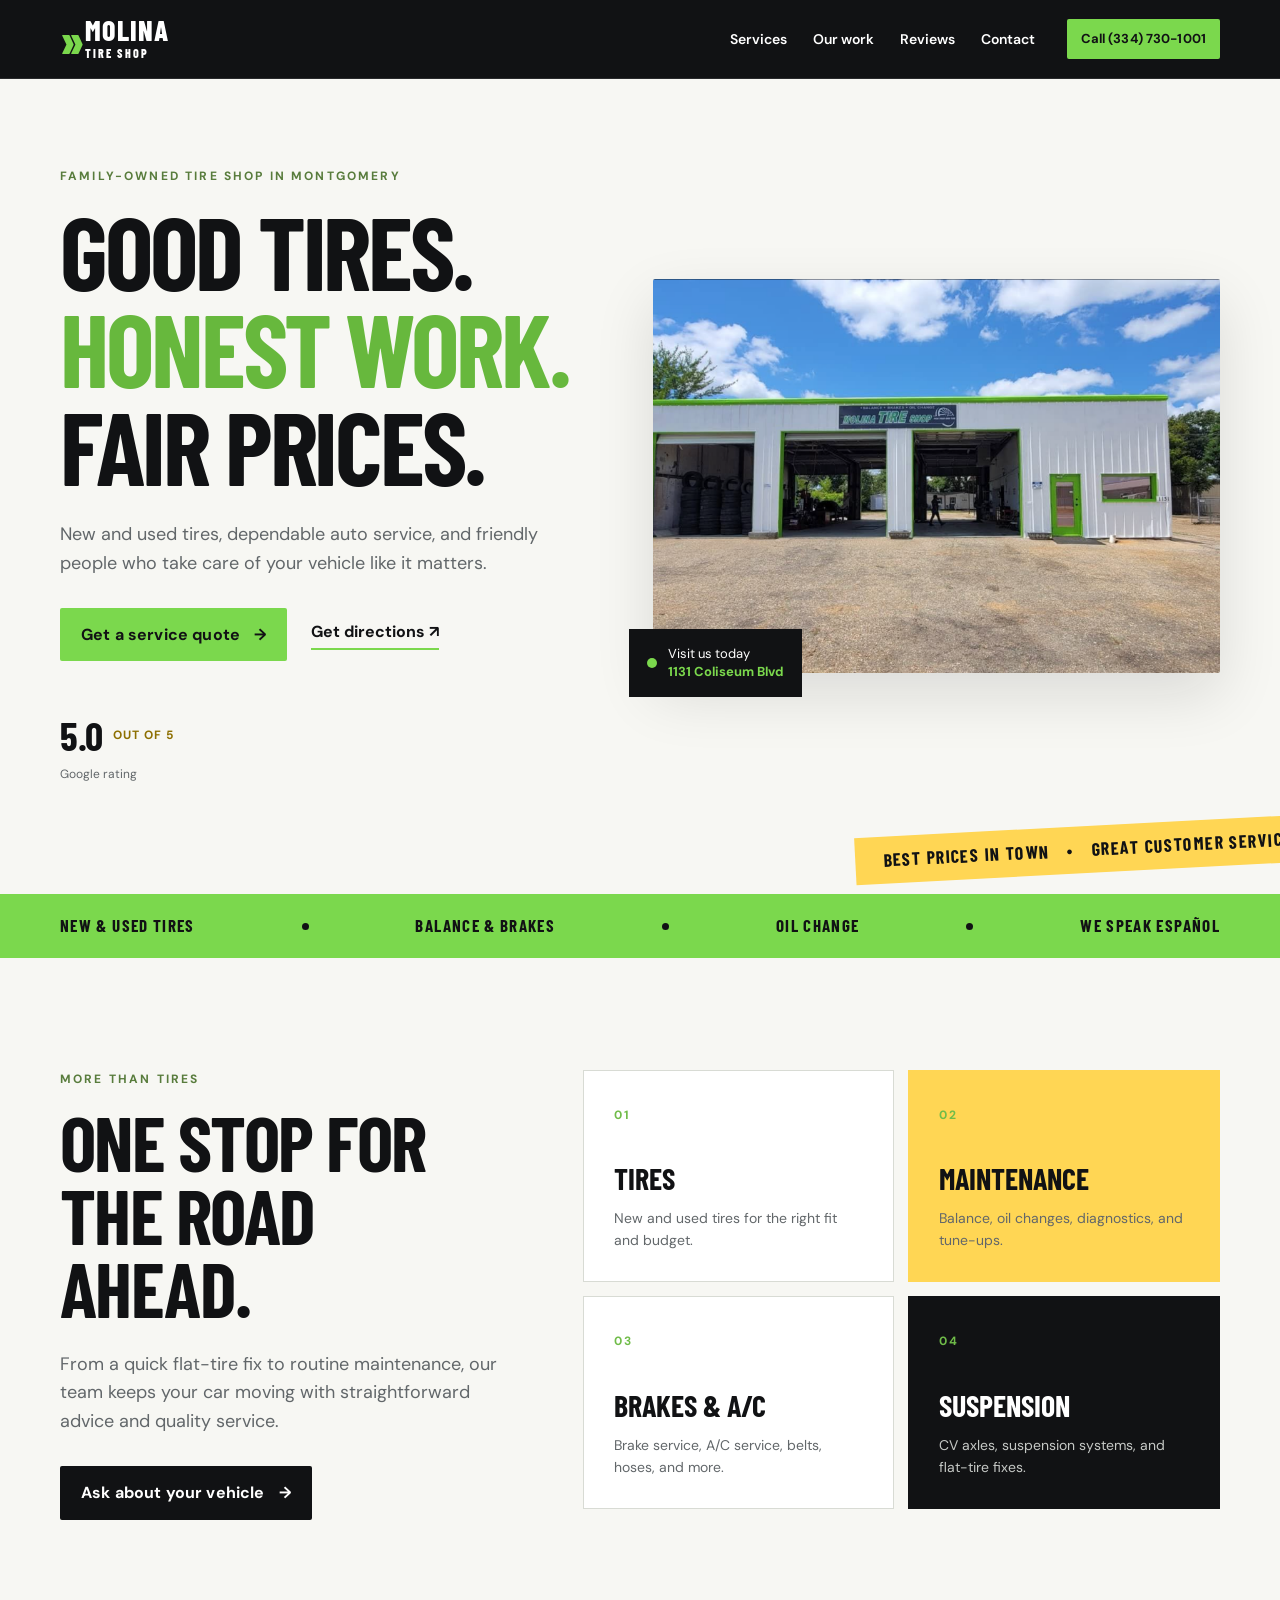
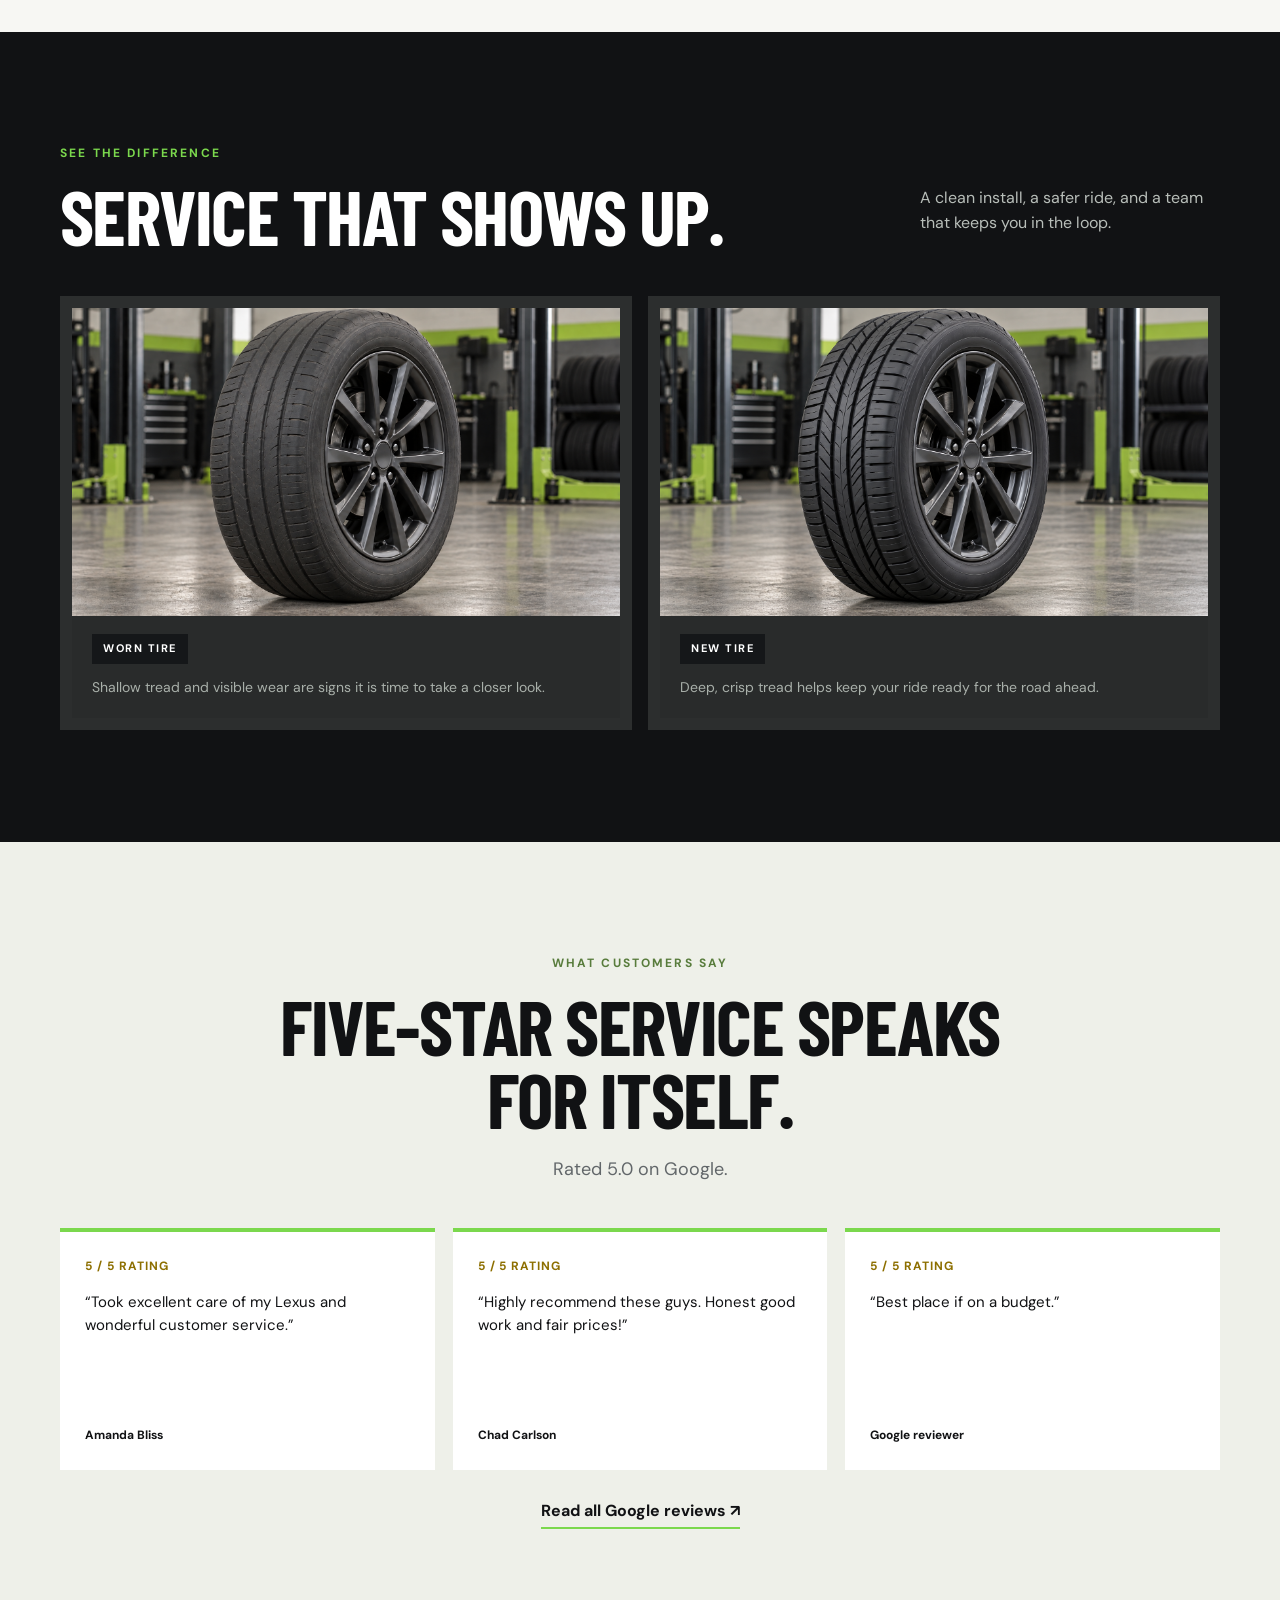
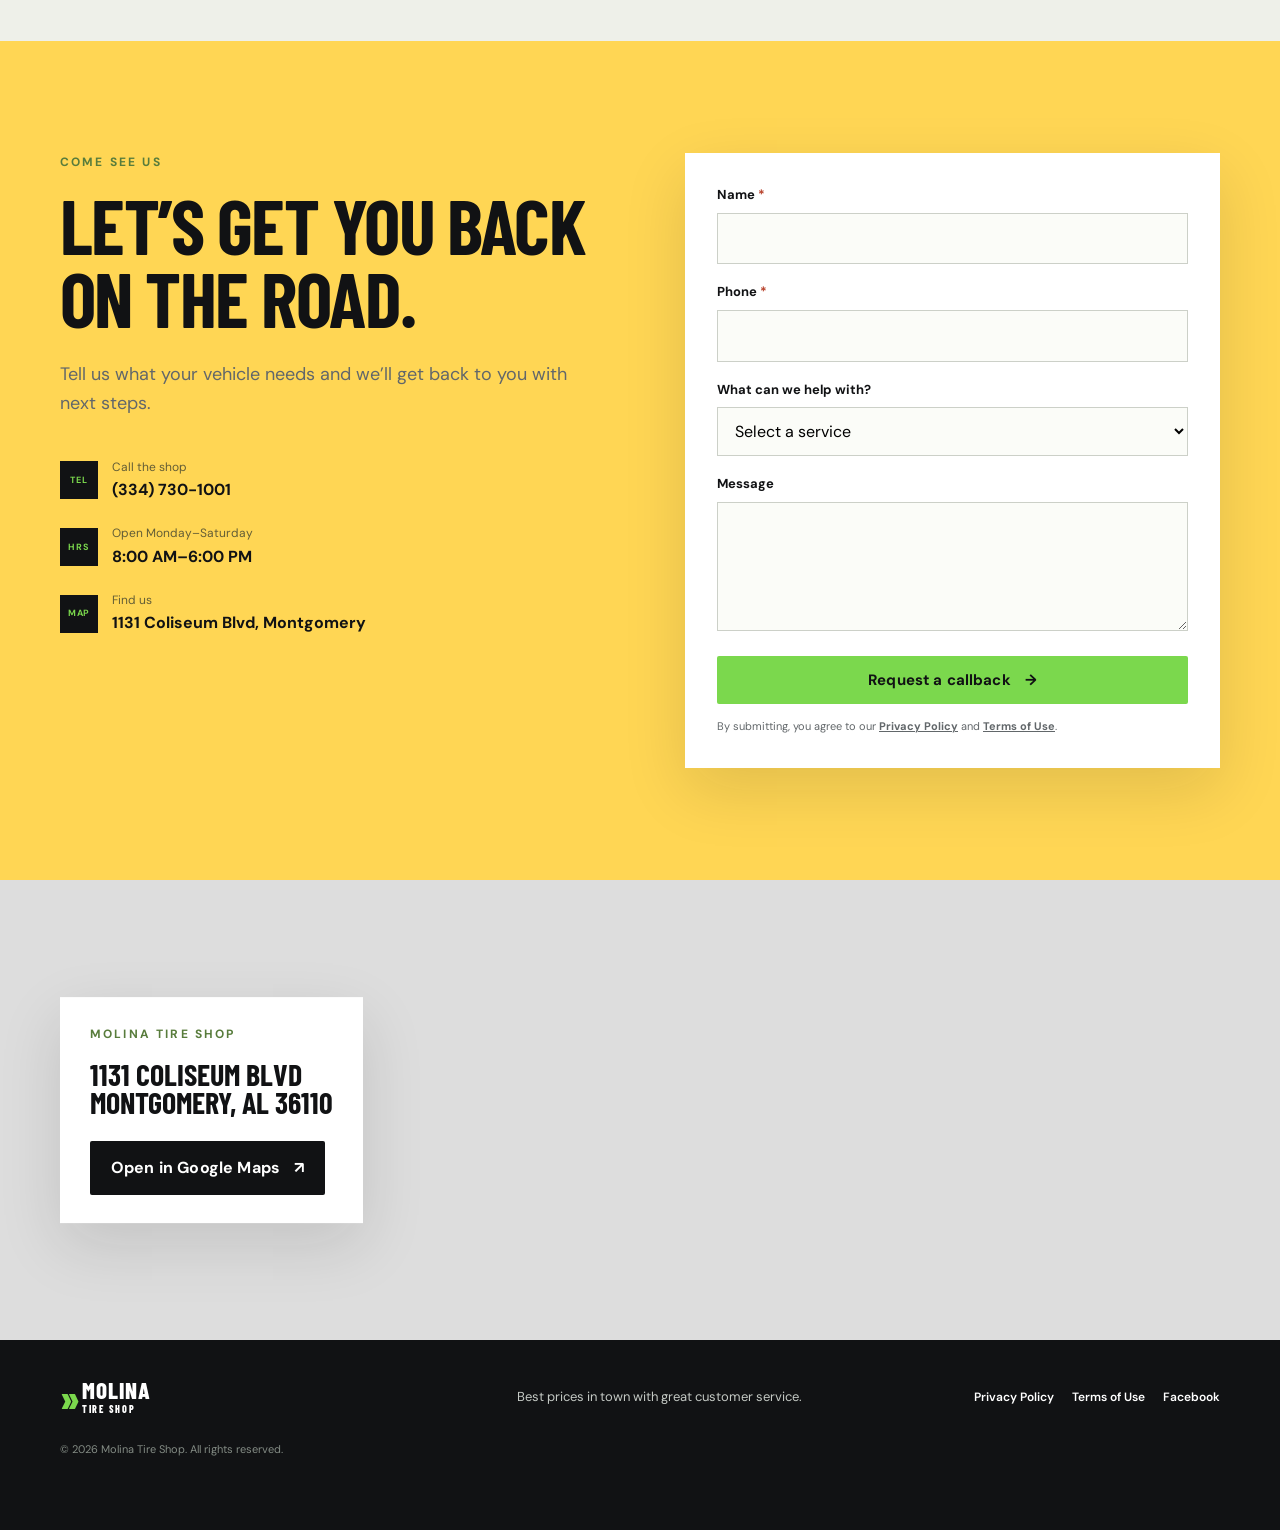
==== index.html @ 8b840cd8 "Initial commit" ====
<!doctype html>
<html lang="en">
<head>
  <meta charset="utf-8">
  <meta name="viewport" content="width=device-width, initial-scale=1">
  <meta name="description" content="Molina Tire Shop in Montgomery, Alabama. New and used tires, balance, oil changes, brakes, maintenance, and more.">
  <title>Molina Tire Shop | Montgomery, AL</title>
  <link rel="preconnect" href="https://fonts.googleapis.com">
  <link rel="preconnect" href="https://fonts.gstatic.com" crossorigin>
  <link href="https://fonts.googleapis.com/css2?family=Barlow+Condensed:wght@500;600;700;800&family=DM+Sans:wght@400;500;600;700&display=swap" rel="stylesheet">
  <link rel="stylesheet" href="styles.css">
</head>
<body>
  <a class="skip-link" href="#main">Skip to content</a>
  <header class="site-header">
    <div class="container nav-wrap">
      <a class="brand" href="#top" aria-label="Molina Tire Shop home"><span class="brand-mark">»</span><span>MOLINA<small>TIRE SHOP</small></span></a>
      <nav class="main-nav" aria-label="Primary navigation">
        <a href="#services">Services</a><a href="#results">Our work</a><a href="#reviews">Reviews</a><a href="#contact">Contact</a>
      </nav>
      <a class="button button-small button-lime" href="tel:+13347301001">Call (334) 730-1001</a>
    </div>
  </header>

  <main id="main">
    <section class="hero" id="top">
      <div class="hero-grid container">
        <div class="hero-copy">
          <p class="eyebrow">Family-owned tire shop in Montgomery</p>
          <h1>Good tires.<br><span>Honest work.</span><br>Fair prices.</h1>
          <p class="hero-lede">New and used tires, dependable auto service, and friendly people who take care of your vehicle like it matters.</p>
          <div class="hero-actions"><a class="button button-primary" href="#contact">Get a service quote <span aria-hidden="true">→</span></a><a class="text-link" href="https://www.google.com/maps/place/Molina+Tire+Shop/@32.4066449,-86.2657118,17z" target="_blank" rel="noreferrer">Get directions <span aria-hidden="true">↗</span></a></div>
          <div class="hero-proof"><div><strong>5.0</strong><span class="rating">out of 5</span><small>Google rating</small></div></div>
        </div>
        <div class="hero-photo-wrap"><img class="hero-photo" src="images/Physical-shop.png" alt="Molina Tire Shop building in Montgomery, Alabama"><div class="photo-note"><span class="photo-dot"></span><span>Visit us today<br><strong>1131 Coliseum Blvd</strong></span></div></div>
      </div>
      <div class="tape tape-yellow">BEST PRICES IN TOWN <span>•</span> GREAT CUSTOMER SERVICE</div>
    </section>

    <section class="service-strip" aria-label="Shop highlights"><div class="container strip-grid"><span>NEW &amp; USED TIRES</span><i></i><span>BALANCE &amp; BRAKES</span><i></i><span>OIL CHANGE</span><i></i><span>WE SPEAK ESPAÑOL</span></div></section>

    <section class="section services-section" id="services"><div class="container section-grid"><div><p class="eyebrow">More than tires</p><h2>One stop for the road ahead.</h2><p class="section-lede">From a quick flat-tire fix to routine maintenance, our team keeps your car moving with straightforward advice and quality service.</p><a class="button button-dark" href="#contact">Ask about your vehicle <span aria-hidden="true">→</span></a></div><div class="service-cards"><article class="service-card"><span class="service-number">01</span><h3>Tires</h3><p>New and used tires for the right fit and budget.</p></article><article class="service-card service-card-accent"><span class="service-number">02</span><h3>Maintenance</h3><p>Balance, oil changes, diagnostics, and tune-ups.</p></article><article class="service-card"><span class="service-number">03</span><h3>Brakes &amp; A/C</h3><p>Brake service, A/C service, belts, hoses, and more.</p></article><article class="service-card service-card-dark"><span class="service-number">04</span><h3>Suspension</h3><p>CV axles, suspension systems, and flat-tire fixes.</p></article></div></div></section>

    <section class="section results-section" id="results"><div class="container"><div class="section-heading-row"><div><p class="eyebrow">See the difference</p><h2>Service that shows up.</h2></div><p class="heading-aside">A clean install, a safer ride, and a team that keeps you in the loop.</p></div><div class="tire-comparison"><article class="tire-card"><img src="assets/before-service.png" alt="Worn tire with shallow tread"><div><span class="compare-label">Worn tire</span><p>Shallow tread and visible wear are signs it is time to take a closer look.</p></div></article><article class="tire-card"><img src="assets/after-service.png" alt="New tire with deep, crisp tread"><div><span class="compare-label">New tire</span><p>Deep, crisp tread helps keep your ride ready for the road ahead.</p></div></article></div></div></section>

    <section class="section reviews-section" id="reviews"><div class="container reviews-wrap"><div class="reviews-heading"><p class="eyebrow">What customers say</p><h2>Five-star service speaks for itself.</h2><p class="section-lede">Rated 5.0 on Google.</p></div><div class="review-cards"><blockquote><div class="rating">5 / 5 rating</div><p>“Took excellent care of my Lexus and wonderful customer service.”</p><cite>Amanda Bliss</cite></blockquote><blockquote><div class="rating">5 / 5 rating</div><p>“Highly recommend these guys. Honest good work and fair prices!”</p><cite>Chad Carlson</cite></blockquote><blockquote><div class="rating">5 / 5 rating</div><p>“Best place if on a budget.”</p><cite>Google reviewer</cite></blockquote></div><a class="text-link reviews-link" href="https://www.google.com/maps/place/Molina+Tire+Shop/@32.4066449,-86.2657118,17z" target="_blank" rel="noreferrer">Read all Google reviews <span aria-hidden="true">↗</span></a></div></section>

    <section class="section visit-section" id="contact"><div class="container contact-grid"><div class="contact-copy"><p class="eyebrow">Come see us</p><h2>Let’s get you back on the road.</h2><p class="section-lede">Tell us what your vehicle needs and we’ll get back to you with next steps.</p><div class="contact-details"><a href="tel:+13347301001"><span class="detail-icon">TEL</span><span><small>Call the shop</small><strong>(334) 730-1001</strong></span></a><div><span class="detail-icon">HRS</span><span><small>Open Monday–Saturday</small><strong>8:00 AM–6:00 PM</strong></span></div><a href="https://www.google.com/maps/place/Molina+Tire+Shop/@32.4066449,-86.2657118,17z" target="_blank" rel="noreferrer"><span class="detail-icon">MAP</span><span><small>Find us</small><strong>1131 Coliseum Blvd, Montgomery</strong></span></a></div></div><form class="lead-form" name="contact" method="POST" data-netlify="true" netlify-honeypot="bot-field" action="/thank-you.html"><input type="hidden" name="form-name" value="contact"><p class="hidden"><label>Don’t fill this out if you’re human: <input name="bot-field"></label></p><div class="form-row"><label for="name">Name <span>*</span></label><input id="name" name="name" type="text" autocomplete="name" required></div><div class="form-row"><label for="phone">Phone <span>*</span></label><input id="phone" name="phone" type="tel" autocomplete="tel" required></div><div class="form-row"><label for="service">What can we help with?</label><select id="service" name="service"><option value="">Select a service</option><option>New or used tires</option><option>Balance or flat tire</option><option>Oil change or maintenance</option><option>Brakes or A/C service</option><option>Something else</option></select></div><div class="form-row"><label for="message">Message</label><textarea id="message" name="message" rows="4"></textarea></div><button class="button button-primary button-full" type="submit">Request a callback <span aria-hidden="true">→</span></button><p class="form-fineprint">By submitting, you agree to our <a href="privacy.html">Privacy Policy</a> and <a href="terms.html">Terms of Use</a>.</p></form></div></section>

    <section class="map-section"><iframe title="Map showing Molina Tire Shop in Montgomery, Alabama" src="https://www.google.com/maps?q=Molina+Tire+Shop,+1131+Coliseum+Blvd,+Montgomery,+AL+36110&output=embed" loading="lazy" referrerpolicy="no-referrer-when-downgrade"></iframe><div class="map-card"><p class="eyebrow">Molina Tire Shop</p><h3>1131 Coliseum Blvd<br>Montgomery, AL 36110</h3><a class="button button-dark" href="https://www.google.com/maps/place/Molina+Tire+Shop/@32.4066449,-86.2657118,17z" target="_blank" rel="noreferrer">Open in Google Maps <span aria-hidden="true">↗</span></a></div></section>
  </main>

  <footer class="site-footer"><div class="container footer-wrap"><a class="brand brand-footer" href="#top"><span class="brand-mark">»</span><span>MOLINA<small>TIRE SHOP</small></span></a><p>Best prices in town with great customer service.</p><div class="footer-links"><a href="privacy.html">Privacy Policy</a><a href="terms.html">Terms of Use</a><a href="https://www.facebook.com/profile.php?id=61576370069839" target="_blank" rel="noreferrer">Facebook</a></div><small class="copyright">© 2026 Molina Tire Shop. All rights reserved.</small></div></footer>
  <a class="mobile-call" href="tel:+13347301001"><span class="phone-icon">TEL</span><span>Call now</span><strong>(334) 730-1001</strong></a>
</body>
</html>
---- styles.css ----
:root{--ink:#111214;--muted:#62676a;--lime:#7bd84d;--lime-bright:#9af765;--yellow:#ffd654;--paper:#f7f7f3;--line:#d8dbd4;--white:#fff;--shadow:0 22px 60px rgba(17,18,20,.12)}*{box-sizing:border-box}html{scroll-behavior:smooth}body{margin:0;background:var(--paper);color:var(--ink);font-family:'DM Sans',sans-serif;font-size:16px;line-height:1.6}.container{width:min(1160px,calc(100% - 48px));margin:0 auto}.skip-link{position:absolute;left:12px;top:-50px;background:var(--yellow);color:var(--ink);padding:8px 12px;z-index:100}.skip-link:focus{top:12px}a{color:inherit}.site-header{background:var(--ink);color:#fff;position:sticky;top:0;z-index:20;border-bottom:1px solid rgba(255,255,255,.1)}.nav-wrap{min-height:78px;display:flex;align-items:center;gap:32px}.brand{display:flex;align-items:center;gap:10px;text-decoration:none;font-family:'Barlow Condensed',sans-serif;font-size:28px;font-weight:800;letter-spacing:.04em;line-height:.7}.brand small{display:block;font-size:12px;letter-spacing:.17em;margin-top:8px}.brand-mark{font-size:54px;line-height:.5;color:var(--lime);letter-spacing:-.18em}.main-nav{display:flex;gap:26px;margin-left:auto}.main-nav a,.footer-links a{text-decoration:none;font-size:14px;font-weight:600}.main-nav a:hover,.footer-links a:hover{color:var(--lime)}.button{display:inline-flex;align-items:center;justify-content:center;gap:14px;border:0;border-radius:2px;padding:14px 21px;text-decoration:none;font-weight:700;letter-spacing:.01em;transition:transform .2s,background .2s}.button:hover{transform:translateY(-2px)}.button-primary{background:var(--lime);color:var(--ink)}.button-primary:hover{background:var(--lime-bright)}.button-dark{background:var(--ink);color:#fff}.button-lime{background:var(--lime);color:var(--ink)}.button-small{padding:10px 14px;font-size:13px}.button-full{width:100%;cursor:pointer;font-family:inherit;font-size:15px}.hero{position:relative;overflow:hidden;background:var(--paper);padding:88px 0 110px}.hero-grid{display:grid;grid-template-columns:1fr 1.08fr;gap:68px;align-items:center}.eyebrow{margin:0 0 16px;text-transform:uppercase;font-size:12px;font-weight:700;letter-spacing:.18em;color:#587c3c}.hero h1,h2,h3{font-family:'Barlow Condensed',sans-serif;margin:0;line-height:.95;text-transform:uppercase}.hero h1{font-size:clamp(62px,8vw,108px);letter-spacing:-.03em}.hero h1 span{color:#67b83d}.hero-lede,.section-lede{font-size:18px;color:var(--muted);max-width:560px;margin:26px 0 30px}.hero-actions{display:flex;align-items:center;gap:24px;flex-wrap:wrap}.text-link{font-weight:700;text-decoration:none;border-bottom:2px solid var(--lime);padding-bottom:3px}.text-link:hover{border-color:var(--ink)}.hero-proof{display:flex;gap:24px;align-items:center;margin-top:54px}.hero-proof div:not(.proof-rule){display:flex;align-items:center;gap:10px;flex-wrap:wrap;max-width:160px}.hero-proof strong{font-family:'Barlow Condensed',sans-serif;font-size:40px;line-height:1}.hero-proof small{font-size:12px;color:var(--muted);width:100%}.proof-rule{width:1px;height:48px;background:var(--line)}.stars{color:#e2b200;letter-spacing:.12em;font-size:14px}.hero-photo-wrap{position:relative}.hero-photo{display:block;width:100%;aspect-ratio:1.44;object-fit:cover;object-position:center;border-radius:2px;box-shadow:var(--shadow)}.photo-note{position:absolute;bottom:-24px;left:-24px;background:var(--ink);color:#fff;padding:16px 18px;display:flex;align-items:center;gap:11px;font-size:13px;line-height:1.35}.photo-note strong{color:var(--lime)}.photo-dot{width:10px;height:10px;background:var(--lime);border-radius:50%}.tape{position:absolute;bottom:22px;right:-40px;transform:rotate(-3deg);font-family:'Barlow Condensed',sans-serif;font-weight:700;letter-spacing:.08em;padding:9px 28px;font-size:18px}.tape-yellow{background:var(--yellow)}.tape span{margin:0 12px}.service-strip{background:var(--lime);padding:18px 0}.strip-grid{display:flex;justify-content:space-between;align-items:center;gap:14px;font-family:'Barlow Condensed',sans-serif;font-size:17px;font-weight:700;letter-spacing:.08em}.strip-grid i{display:block;width:7px;height:7px;background:var(--ink);border-radius:50%}.section{padding:112px 0}.section-grid{display:grid;grid-template-columns:.82fr 1.18fr;gap:80px;align-items:start}.section h2{font-size:clamp(50px,6vw,78px);letter-spacing:-.02em}.service-cards{display:grid;grid-template-columns:1fr 1fr;gap:14px}.service-card{background:#fff;border:1px solid var(--line);padding:30px;min-height:210px}.service-card-accent{background:var(--yellow);border-color:var(--yellow)}.service-card-dark{background:var(--ink);color:#fff;border-color:var(--ink)}.service-number{color:#70bc49;font-size:12px;font-weight:700;letter-spacing:.16em}.service-card h3{font-size:30px;margin-top:38px}.service-card p{color:var(--muted);font-size:14px;margin-bottom:0}.service-card-dark p{color:#c6c9c6}.results-section{background:var(--ink);color:#fff}.results-section .eyebrow{color:var(--lime)}.section-heading-row{display:flex;justify-content:space-between;align-items:end;gap:30px;margin-bottom:44px}.heading-aside{max-width:300px;color:#b8beb9}.comparison{height:min(52vw,600px);min-height:340px;position:relative;overflow:hidden;background:#292b2b;border:12px solid #2c2e2e}.comparison-layer{position:absolute;inset:0}.comparison-layer img{height:100%;width:100%;object-fit:cover;object-position:center}.comparison-after{z-index:1}.comparison-before{z-index:2;width:50%;overflow:hidden}.comparison-before img{width:100vw;max-width:none}.comparison-line{position:absolute;z-index:3;top:0;bottom:0;left:50%;width:2px;background:#fff;transform:translateX(-1px);pointer-events:none}.comparison-handle{position:absolute;top:50%;left:50%;display:grid;place-items:center;width:48px;height:48px;border-radius:50%;background:var(--lime);color:var(--ink);font-size:22px;font-weight:700;transform:translate(-50%,-50%);box-shadow:0 4px 20px #0006}.comparison-range{position:absolute;inset:0;width:100%;height:100%;opacity:0;z-index:4;cursor:ew-resize}.compare-label{position:absolute;top:20px;background:rgba(17,18,20,.8);color:#fff;padding:6px 11px;font-size:11px;font-weight:700;text-transform:uppercase;letter-spacing:.14em}.before-label{left:20px}.after-label{right:20px}.comparison-caption{font-size:13px;color:#a9b0aa;margin:18px 0 0}.reviews-section{background:#eef0e9}.reviews-wrap{display:grid;grid-template-columns:.72fr 1.28fr;gap:70px}.review-cards{display:grid;grid-template-columns:repeat(3,1fr);gap:14px}.review-cards blockquote{background:#fff;margin:0;padding:25px;border-top:4px solid var(--lime);display:flex;flex-direction:column}.review-cards p{font-size:15px;line-height:1.5;min-height:120px}.review-cards cite{font-size:12px;font-style:normal;font-weight:700;margin-top:auto}.visit-section{background:var(--yellow)}.contact-grid{display:grid;grid-template-columns:1fr 1fr;gap:90px;align-items:start}.contact-details{display:grid;gap:22px;margin-top:40px}.contact-details>a,.contact-details>div{display:flex;gap:14px;align-items:center;text-decoration:none}.detail-icon{width:38px;height:38px;background:var(--ink);color:var(--lime);display:grid;place-items:center;font-size:9px;font-weight:700;letter-spacing:.08em}.contact-details small,.contact-details strong{display:block}.contact-details small{font-size:12px;color:#635d36}.contact-details strong{font-size:16px}.lead-form{background:#fff;padding:32px;box-shadow:var(--shadow)}.form-row{margin-bottom:18px}.form-row label{display:block;font-size:13px;font-weight:700;margin-bottom:7px}.form-row label span{color:#b63e27}.form-row input,.form-row select,.form-row textarea{width:100%;border:1px solid #ccd0c8;background:#fbfcf8;padding:12px 13px;font:inherit;border-radius:0}.form-row textarea{resize:vertical;min-height:100px}.form-row input:focus,.form-row select:focus,.form-row textarea:focus{outline:3px solid rgba(123,216,77,.35);border-color:#62b43d}.form-fineprint{font-size:11px;color:var(--muted);margin:14px 0 0}.form-fineprint a{font-weight:700}.hidden{position:absolute;left:-9999px}.map-section{height:460px;position:relative;background:#ddd}.map-section iframe{width:100%;height:100%;border:0;filter:grayscale(1) contrast(1.08)}.map-card{position:absolute;top:50%;left:max(24px,calc((100% - 1160px)/2));transform:translateY(-50%);background:#fff;padding:28px 30px;box-shadow:var(--shadow);max-width:340px}.map-card h3{font-size:30px;margin-bottom:24px}.site-footer{background:var(--ink);color:#fff;padding:42px 0 72px}.footer-wrap{display:grid;grid-template-columns:1fr 1fr auto;gap:28px;align-items:center}.brand-footer{font-size:23px}.brand-footer .brand-mark{font-size:44px}.brand-footer small{font-size:10px}.site-footer p{color:#c4c9c4;font-size:13px;margin:0}.footer-links{display:flex;gap:18px;justify-content:flex-end}.footer-links a{color:#fff;font-size:12px}.copyright{grid-column:1/-1;color:#838b84;font-size:11px}.mobile-call{display:none}@media(max-width:900px){.main-nav{display:none}.nav-wrap{justify-content:space-between}.hero{padding-top:58px}.hero-grid,.section-grid,.reviews-wrap,.contact-grid{grid-template-columns:1fr;gap:50px}.hero-copy{max-width:680px}.hero-photo{aspect-ratio:1.6}.section{padding:78px 0}.section-heading-row{display:block}.heading-aside{margin-top:20px}.review-cards{grid-template-columns:1fr}.review-cards blockquote{display:none}.review-cards blockquote:first-child{display:flex}.footer-wrap{grid-template-columns:1fr 1fr}.footer-links{justify-content:flex-start;flex-wrap:wrap}.mobile-call{position:fixed;display:flex;align-items:center;justify-content:center;gap:10px;bottom:0;left:0;right:0;padding:12px 18px calc(12px + env(safe-area-inset-bottom));background:var(--ink);color:#fff;z-index:50;text-decoration:none;font-weight:700}.mobile-call strong{color:var(--lime);font-size:13px}.phone-icon{font-size:9px;letter-spacing:.08em;color:var(--lime);border:1px solid var(--lime);padding:4px 5px}}@media(max-width:600px){.container{width:min(100% - 32px,1160px)}.button{width:100%}.hero h1{font-size:66px}.hero-actions{display:grid;gap:16px}.text-link{justify-self:start}.hero-proof{margin-top:38px}.photo-note{left:12px;bottom:-20px}.tape{right:-130px;bottom:22px;white-space:nowrap}.strip-grid{justify-content:flex-start;overflow:hidden;white-space:nowrap;font-size:14px}.strip-grid i{flex:0 0 5px}.service-cards{grid-template-columns:1fr}.service-card{min-height:180px}.service-card h3{margin-top:26px}.comparison{height:72vw;min-height:260px;border-width:6px}.compare-label{top:10px;font-size:9px}.before-label{left:10px}.after-label{right:10px}.comparison-handle{width:40px;height:40px;font-size:18px}.review-cards blockquote{padding:22px}.contact-grid{gap:36px}.lead-form{padding:22px}.map-section{height:520px}.map-card{top:auto;bottom:20px;left:16px;right:16px;transform:none;max-width:none}.footer-wrap{grid-template-columns:1fr}.footer-links{gap:14px}.site-footer{padding-bottom:92px}}
/* Legal pages and mobile-only review treatment */
.reviews-section{display:none}.legal-page{padding:92px 0 120px}.legal-copy{max-width:780px}.legal-copy h1{font-family:'Barlow Condensed',sans-serif;font-size:clamp(54px,8vw,92px);line-height:.95;text-transform:uppercase;margin:0 0 12px}.legal-copy h2{font-size:28px;margin:46px 0 12px}.legal-copy p{color:var(--muted);max-width:70ch}.legal-date{font-size:13px}.legal-copy a:not(.button){font-weight:700}.legal-copy .button{margin-top:28px}@media(max-width:900px){.reviews-section{display:block}}
.rating{font-size:12px;font-weight:700;color:#8d6f00;text-transform:uppercase;letter-spacing:.08em}
.reviews-section .review-cards blockquote{display:flex}@media(min-width:901px){.reviews-section{display:none}}
.comparison-before img{width:200%;max-width:none;height:100%;object-fit:cover;object-position:left center}
.tire-comparison{display:grid;grid-template-columns:1fr 1fr;gap:16px}.tire-card{background:#292b2b;border:12px solid #2c2e2e}.tire-card img{display:block;width:100%;aspect-ratio:16/9;object-fit:cover}.tire-card>div{padding:18px 20px 20px}.tire-card .compare-label{position:static;display:inline-block}.tire-card p{margin:12px 0 0;color:#a9b0aa;font-size:14px}@media(max-width:600px){.tire-comparison{grid-template-columns:1fr}.tire-card{border-width:6px}}
.reviews-section{display:block}.reviews-section .review-cards blockquote{display:flex}
.reviews-wrap{display:block}.reviews-heading{text-align:center;max-width:720px;margin:0 auto 44px}.reviews-heading .section-lede{margin:20px auto 0}.review-cards{grid-template-columns:repeat(3,1fr);gap:18px}.reviews-link{display:block;width:max-content;margin:28px auto 0}.review-cards blockquote{min-height:240px}
@media(max-width:900px){.review-cards{grid-template-columns:1fr}.reviews-heading{margin-bottom:32px}}
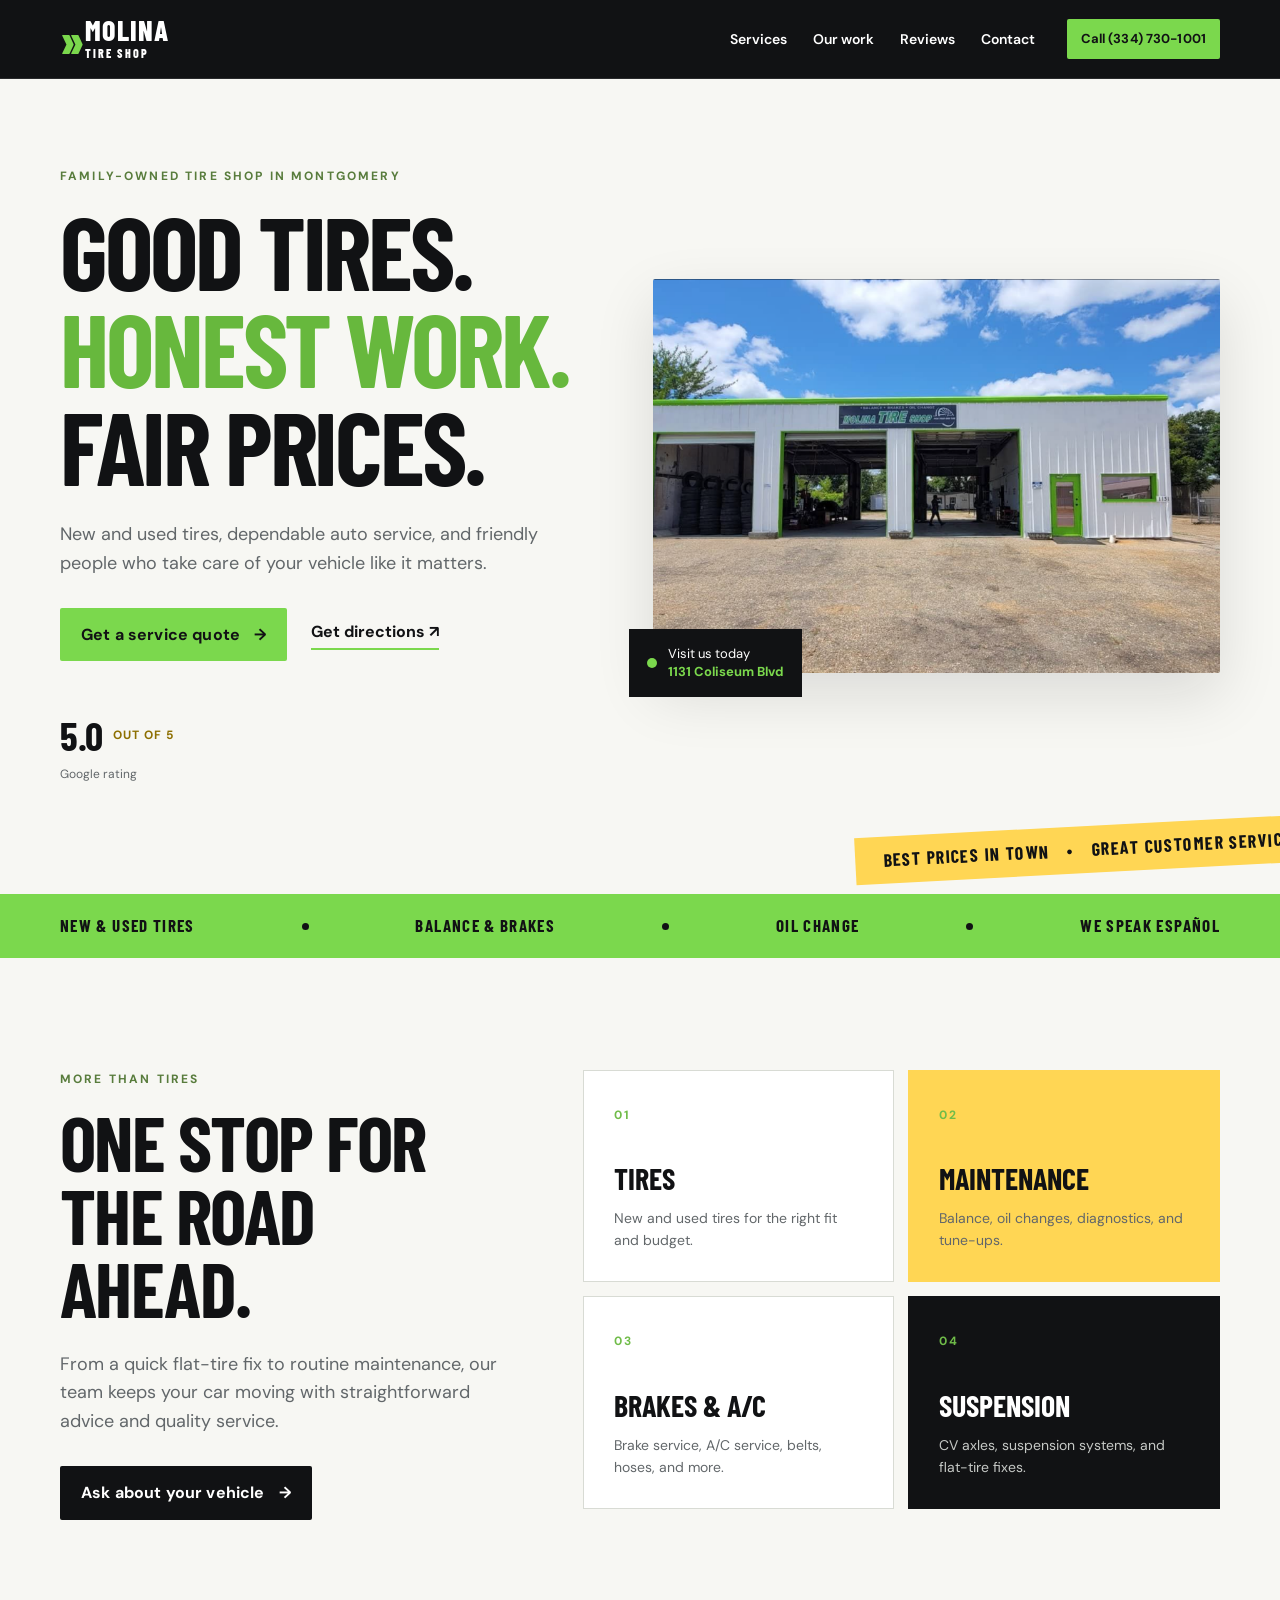
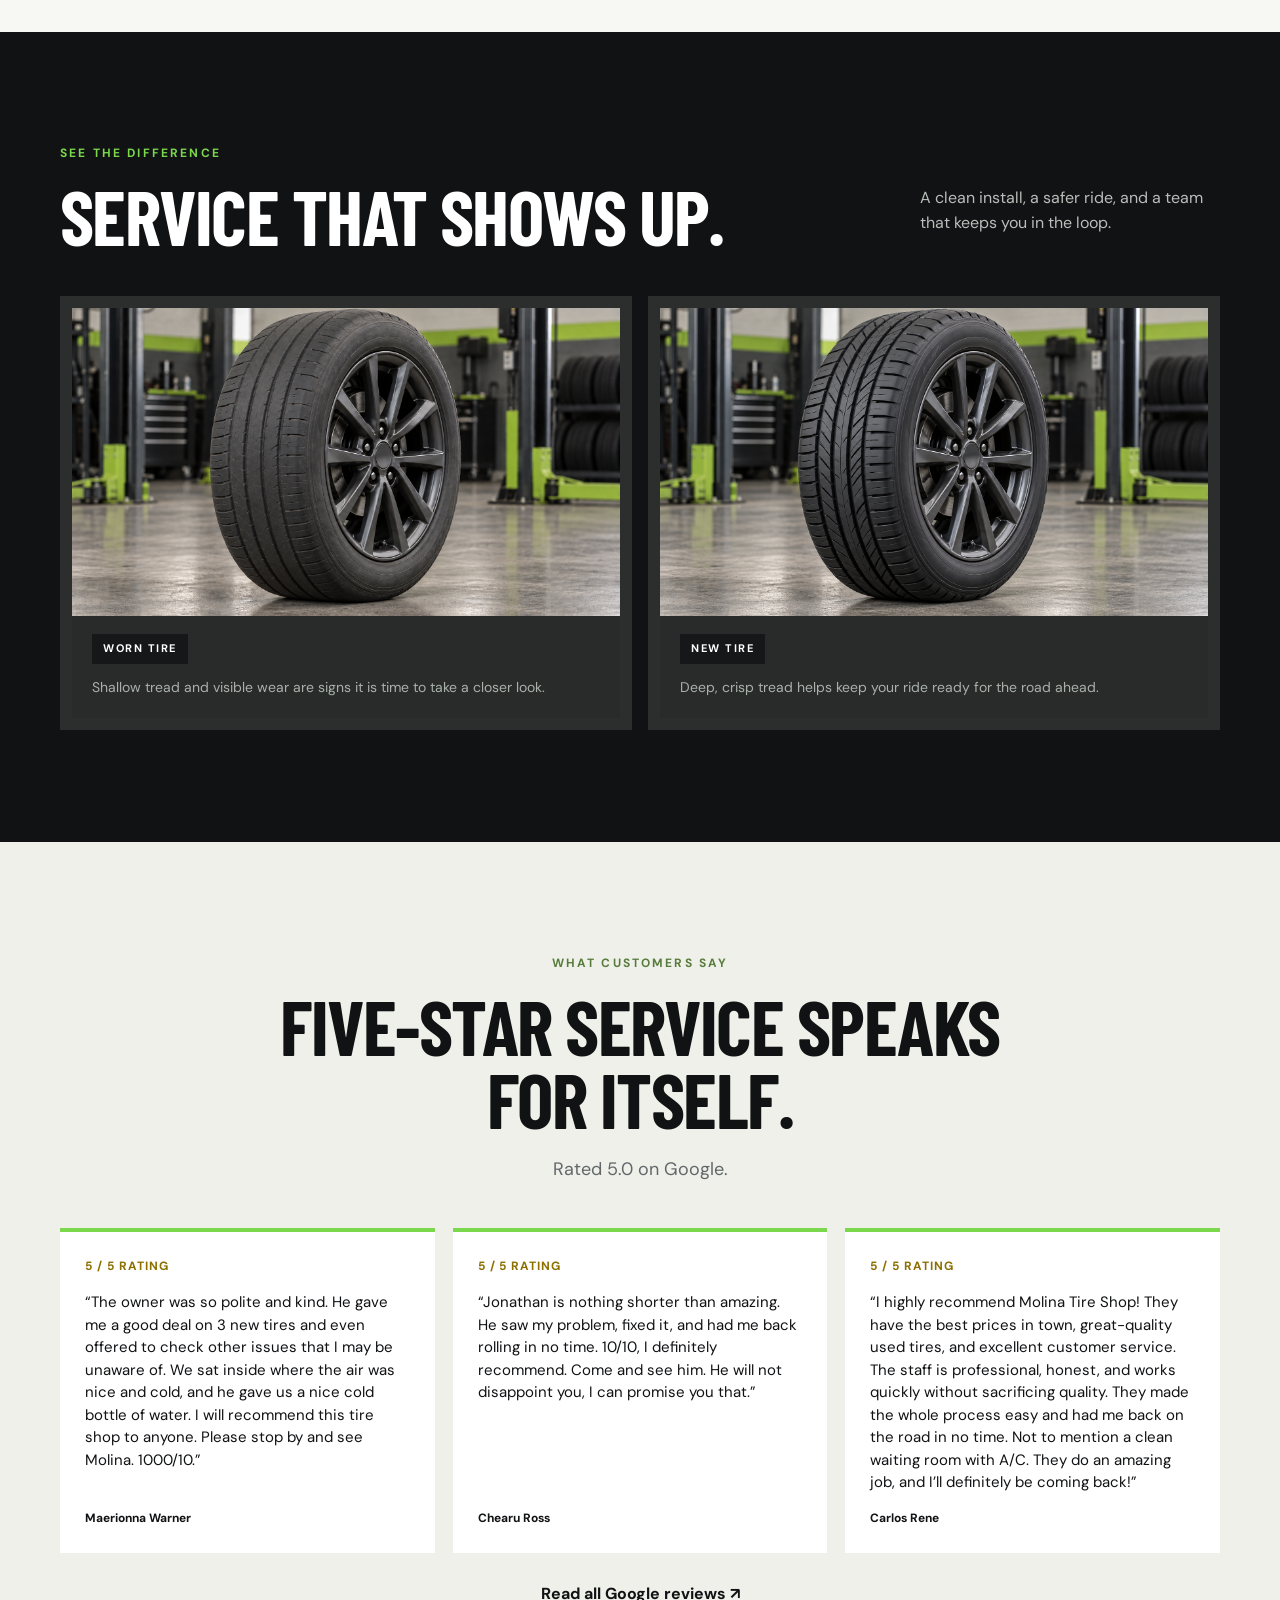
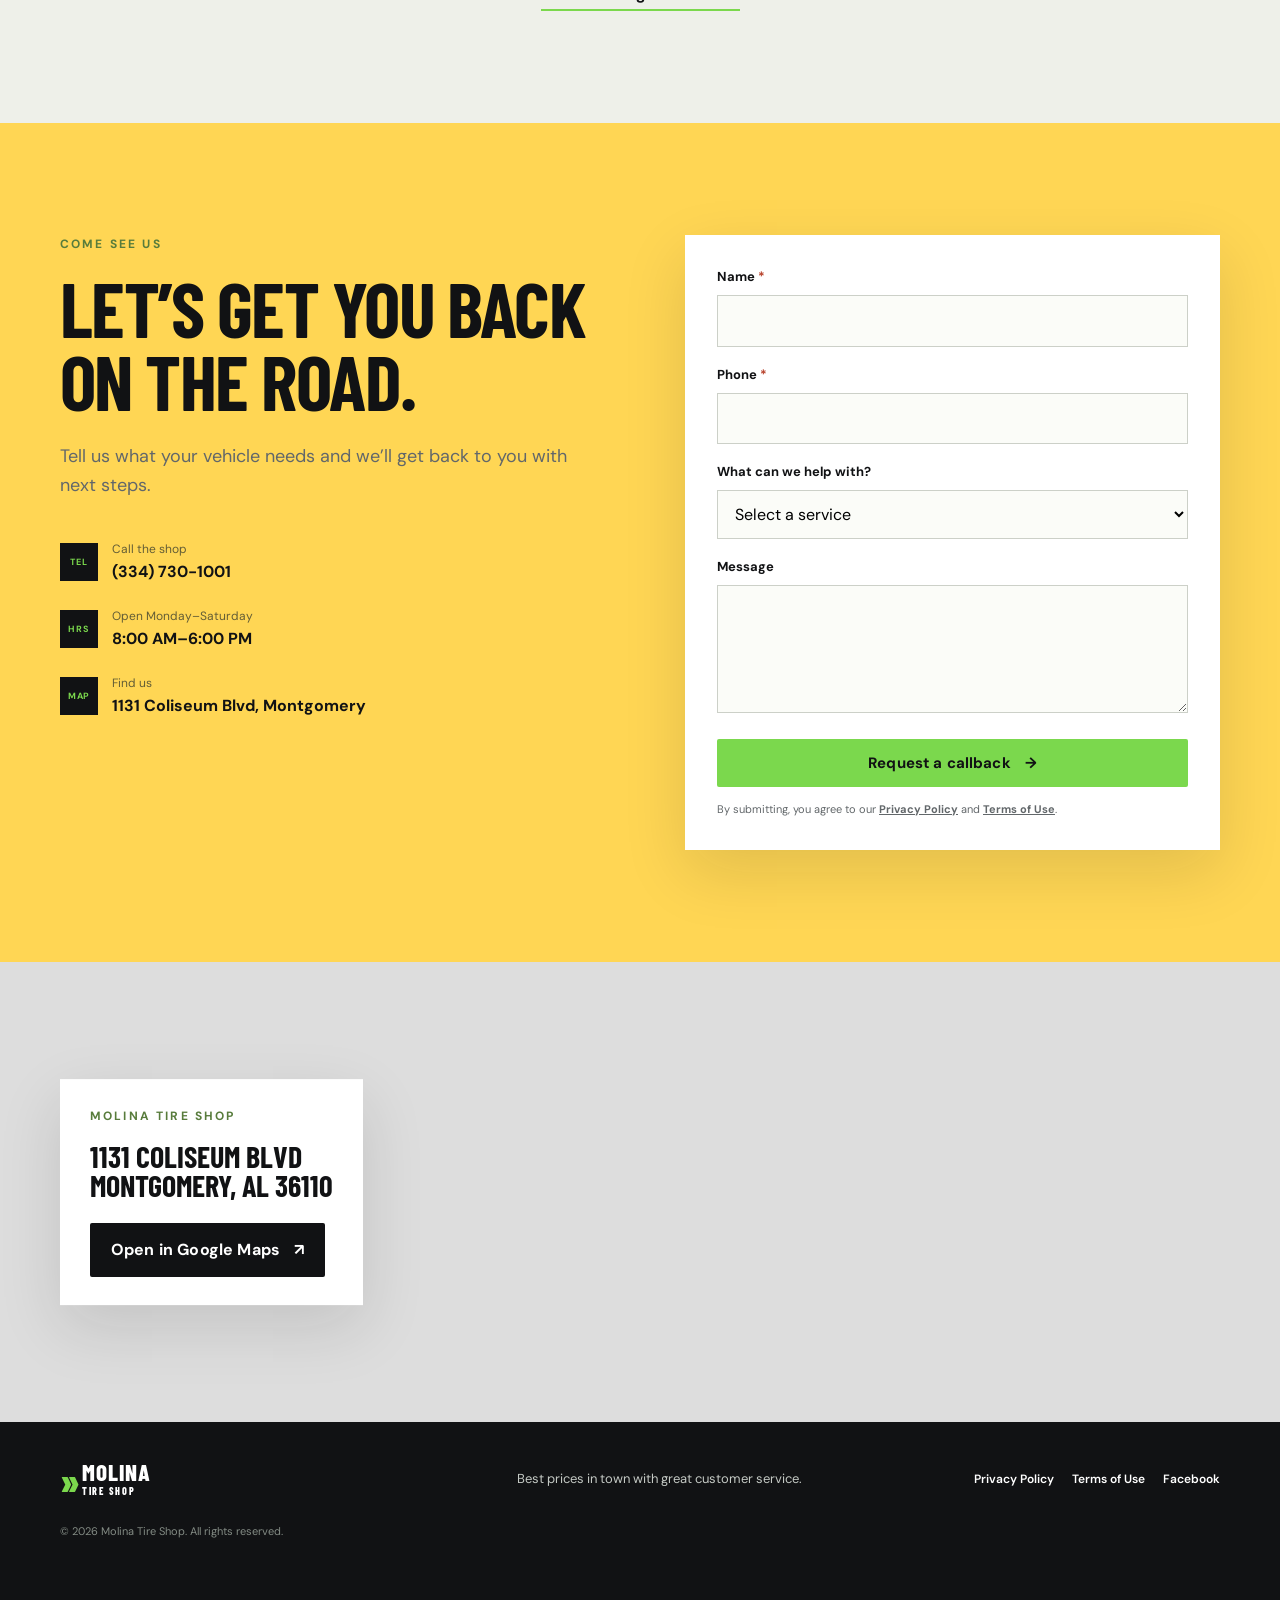
==== commit 89ec1dd2: "fixed button and such. also reviews" ====
--- a/index.html
+++ b/index.html
@@ -43,7 +43,7 @@
 
     <section class="section results-section" id="results"><div class="container"><div class="section-heading-row"><div><p class="eyebrow">See the difference</p><h2>Service that shows up.</h2></div><p class="heading-aside">A clean install, a safer ride, and a team that keeps you in the loop.</p></div><div class="tire-comparison"><article class="tire-card"><img src="assets/before-service.png" alt="Worn tire with shallow tread"><div><span class="compare-label">Worn tire</span><p>Shallow tread and visible wear are signs it is time to take a closer look.</p></div></article><article class="tire-card"><img src="assets/after-service.png" alt="New tire with deep, crisp tread"><div><span class="compare-label">New tire</span><p>Deep, crisp tread helps keep your ride ready for the road ahead.</p></div></article></div></div></section>
 
-    <section class="section reviews-section" id="reviews"><div class="container reviews-wrap"><div class="reviews-heading"><p class="eyebrow">What customers say</p><h2>Five-star service speaks for itself.</h2><p class="section-lede">Rated 5.0 on Google.</p></div><div class="review-cards"><blockquote><div class="rating">5 / 5 rating</div><p>“Took excellent care of my Lexus and wonderful customer service.”</p><cite>Amanda Bliss</cite></blockquote><blockquote><div class="rating">5 / 5 rating</div><p>“Highly recommend these guys. Honest good work and fair prices!”</p><cite>Chad Carlson</cite></blockquote><blockquote><div class="rating">5 / 5 rating</div><p>“Best place if on a budget.”</p><cite>Google reviewer</cite></blockquote></div><a class="text-link reviews-link" href="https://www.google.com/maps/place/Molina+Tire+Shop/@32.4066449,-86.2657118,17z" target="_blank" rel="noreferrer">Read all Google reviews <span aria-hidden="true">↗</span></a></div></section>
+    <section class="section reviews-section" id="reviews"><div class="container reviews-wrap"><div class="reviews-heading"><p class="eyebrow">What customers say</p><h2>Five-star service speaks for itself.</h2><p class="section-lede">Rated 5.0 on Google.</p></div><div class="review-cards"><blockquote><div class="rating">5 / 5 rating</div><p>“The owner was so polite and kind. He gave me a good deal on 3 new tires and even offered to check other issues that I may be unaware of. We sat inside where the air was nice and cold, and he gave us a nice cold bottle of water. I will recommend this tire shop to anyone. Please stop by and see Molina. 1000/10.”</p><cite>Maerionna Warner</cite></blockquote><blockquote><div class="rating">5 / 5 rating</div><p>“Jonathan is nothing shorter than amazing. He saw my problem, fixed it, and had me back rolling in no time. 10/10, I definitely recommend. Come and see him. He will not disappoint you, I can promise you that.”</p><cite>Chearu Ross</cite></blockquote><blockquote><div class="rating">5 / 5 rating</div><p>“I highly recommend Molina Tire Shop! They have the best prices in town, great-quality used tires, and excellent customer service. The staff is professional, honest, and works quickly without sacrificing quality. They made the whole process easy and had me back on the road in no time. Not to mention a clean waiting room with A/C. They do an amazing job, and I’ll definitely be coming back!”</p><cite>Carlos Rene</cite></blockquote></div><a class="text-link reviews-link" href="https://www.google.com/maps/place/Molina+Tire+Shop/@32.4066449,-86.2657118,17z" target="_blank" rel="noreferrer">Read all Google reviews <span aria-hidden="true">↗</span></a></div></section>
 
     <section class="section visit-section" id="contact"><div class="container contact-grid"><div class="contact-copy"><p class="eyebrow">Come see us</p><h2>Let’s get you back on the road.</h2><p class="section-lede">Tell us what your vehicle needs and we’ll get back to you with next steps.</p><div class="contact-details"><a href="tel:+13347301001"><span class="detail-icon">TEL</span><span><small>Call the shop</small><strong>(334) 730-1001</strong></span></a><div><span class="detail-icon">HRS</span><span><small>Open Monday–Saturday</small><strong>8:00 AM–6:00 PM</strong></span></div><a href="https://www.google.com/maps/place/Molina+Tire+Shop/@32.4066449,-86.2657118,17z" target="_blank" rel="noreferrer"><span class="detail-icon">MAP</span><span><small>Find us</small><strong>1131 Coliseum Blvd, Montgomery</strong></span></a></div></div><form class="lead-form" name="contact" method="POST" data-netlify="true" netlify-honeypot="bot-field" action="/thank-you.html"><input type="hidden" name="form-name" value="contact"><p class="hidden"><label>Don’t fill this out if you’re human: <input name="bot-field"></label></p><div class="form-row"><label for="name">Name <span>*</span></label><input id="name" name="name" type="text" autocomplete="name" required></div><div class="form-row"><label for="phone">Phone <span>*</span></label><input id="phone" name="phone" type="tel" autocomplete="tel" required></div><div class="form-row"><label for="service">What can we help with?</label><select id="service" name="service"><option value="">Select a service</option><option>New or used tires</option><option>Balance or flat tire</option><option>Oil change or maintenance</option><option>Brakes or A/C service</option><option>Something else</option></select></div><div class="form-row"><label for="message">Message</label><textarea id="message" name="message" rows="4"></textarea></div><button class="button button-primary button-full" type="submit">Request a callback <span aria-hidden="true">→</span></button><p class="form-fineprint">By submitting, you agree to our <a href="privacy.html">Privacy Policy</a> and <a href="terms.html">Terms of Use</a>.</p></form></div></section>
 
--- a/styles.css
+++ b/styles.css
@@ -8,3 +8,4 @@
 .reviews-section{display:block}.reviews-section .review-cards blockquote{display:flex}
 .reviews-wrap{display:block}.reviews-heading{text-align:center;max-width:720px;margin:0 auto 44px}.reviews-heading .section-lede{margin:20px auto 0}.review-cards{grid-template-columns:repeat(3,1fr);gap:18px}.reviews-link{display:block;width:max-content;margin:28px auto 0}.review-cards blockquote{min-height:240px}
 @media(max-width:900px){.review-cards{grid-template-columns:1fr}.reviews-heading{margin-bottom:32px}}
+@media(max-width:900px){.mobile-call{left:50%;right:auto;bottom:max(12px,env(safe-area-inset-bottom));width:min(340px,calc(100% - 32px));transform:translateX(-50%);padding:12px 16px;border-radius:3px;box-shadow:0 8px 24px rgba(0,0,0,.28)}}
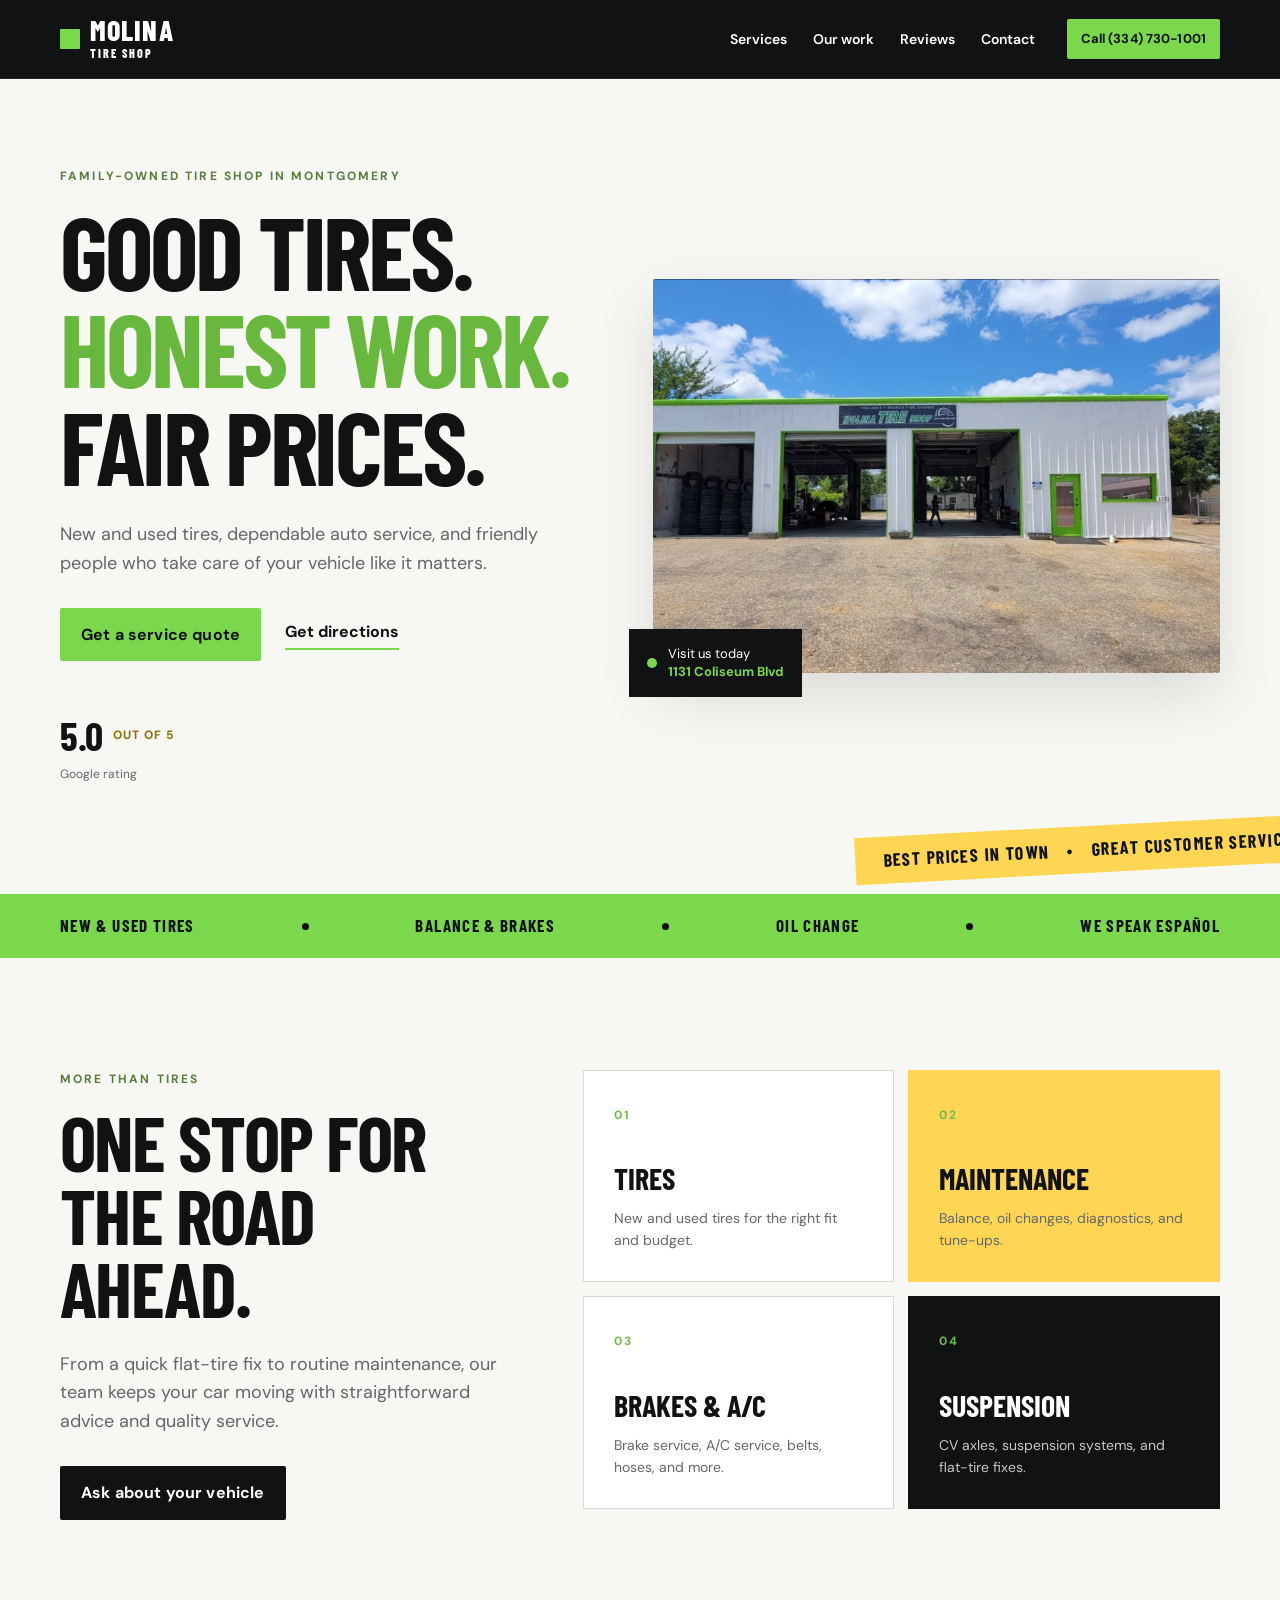
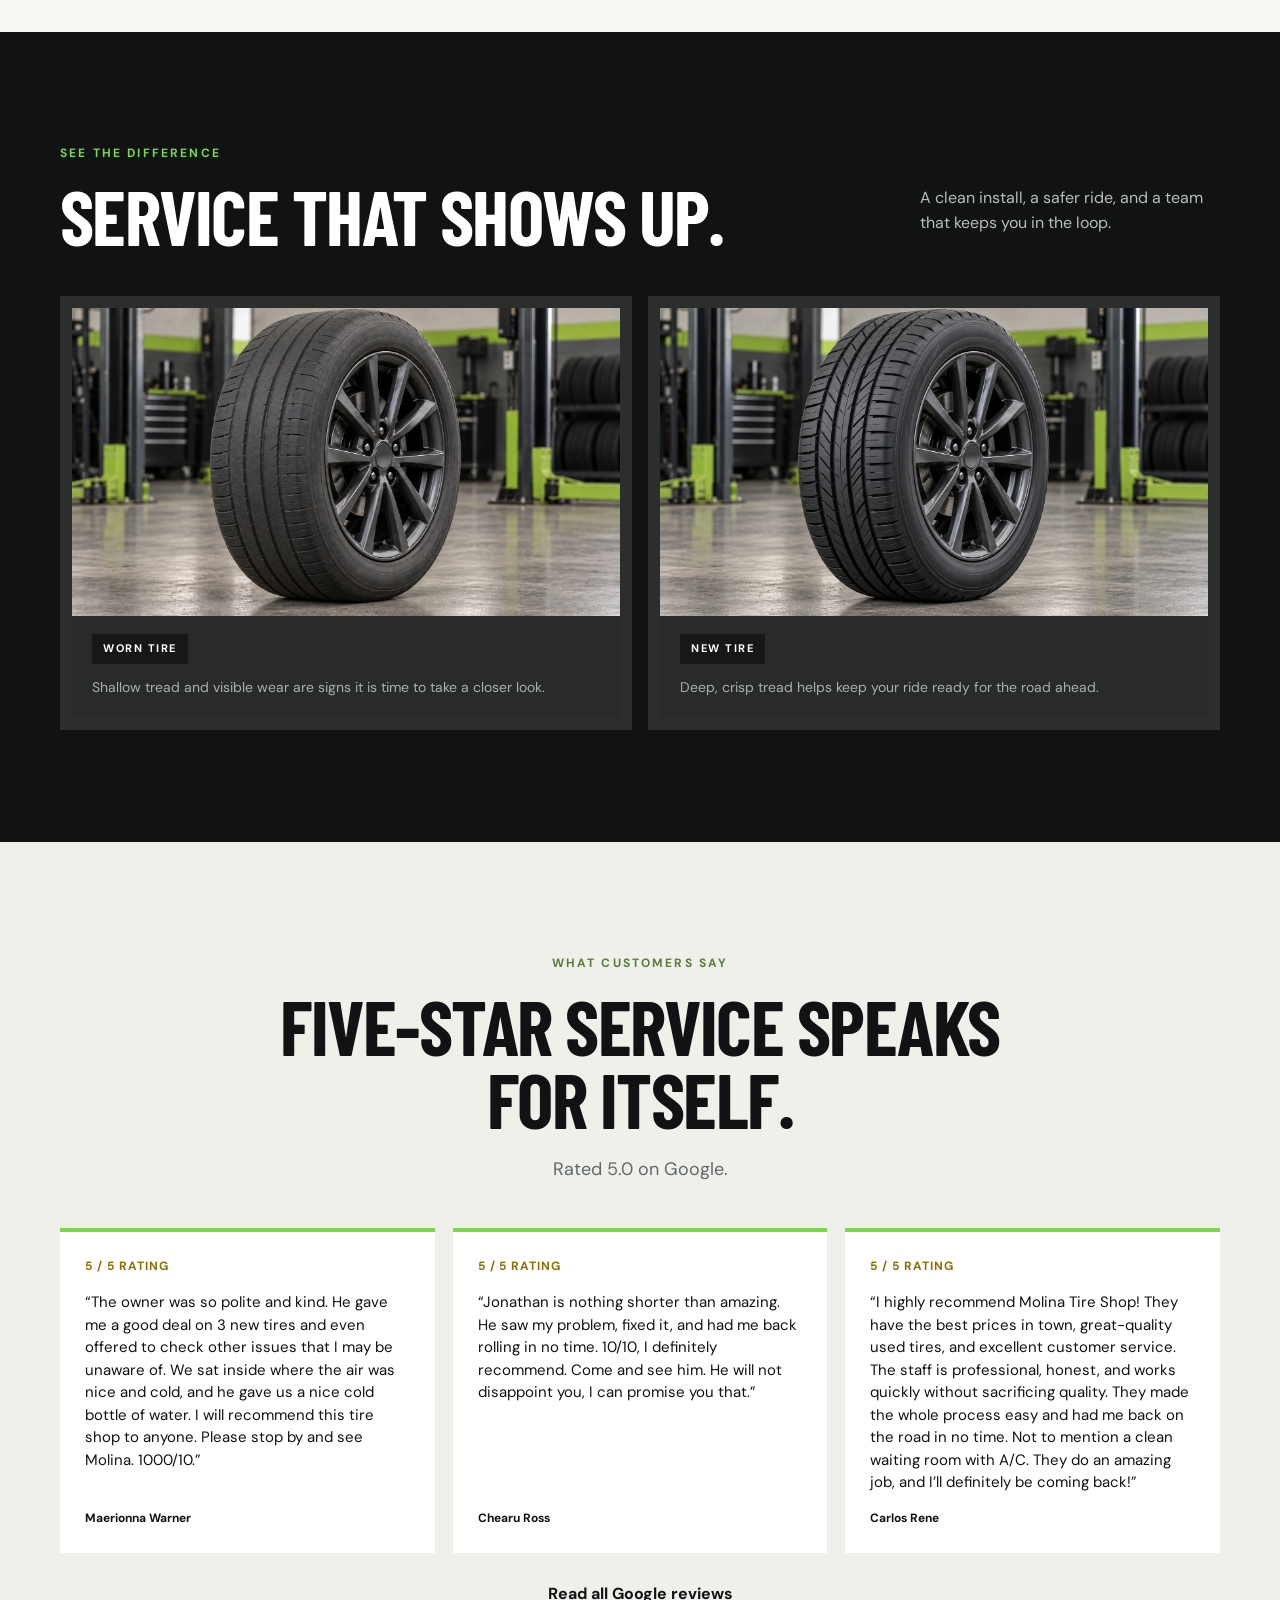
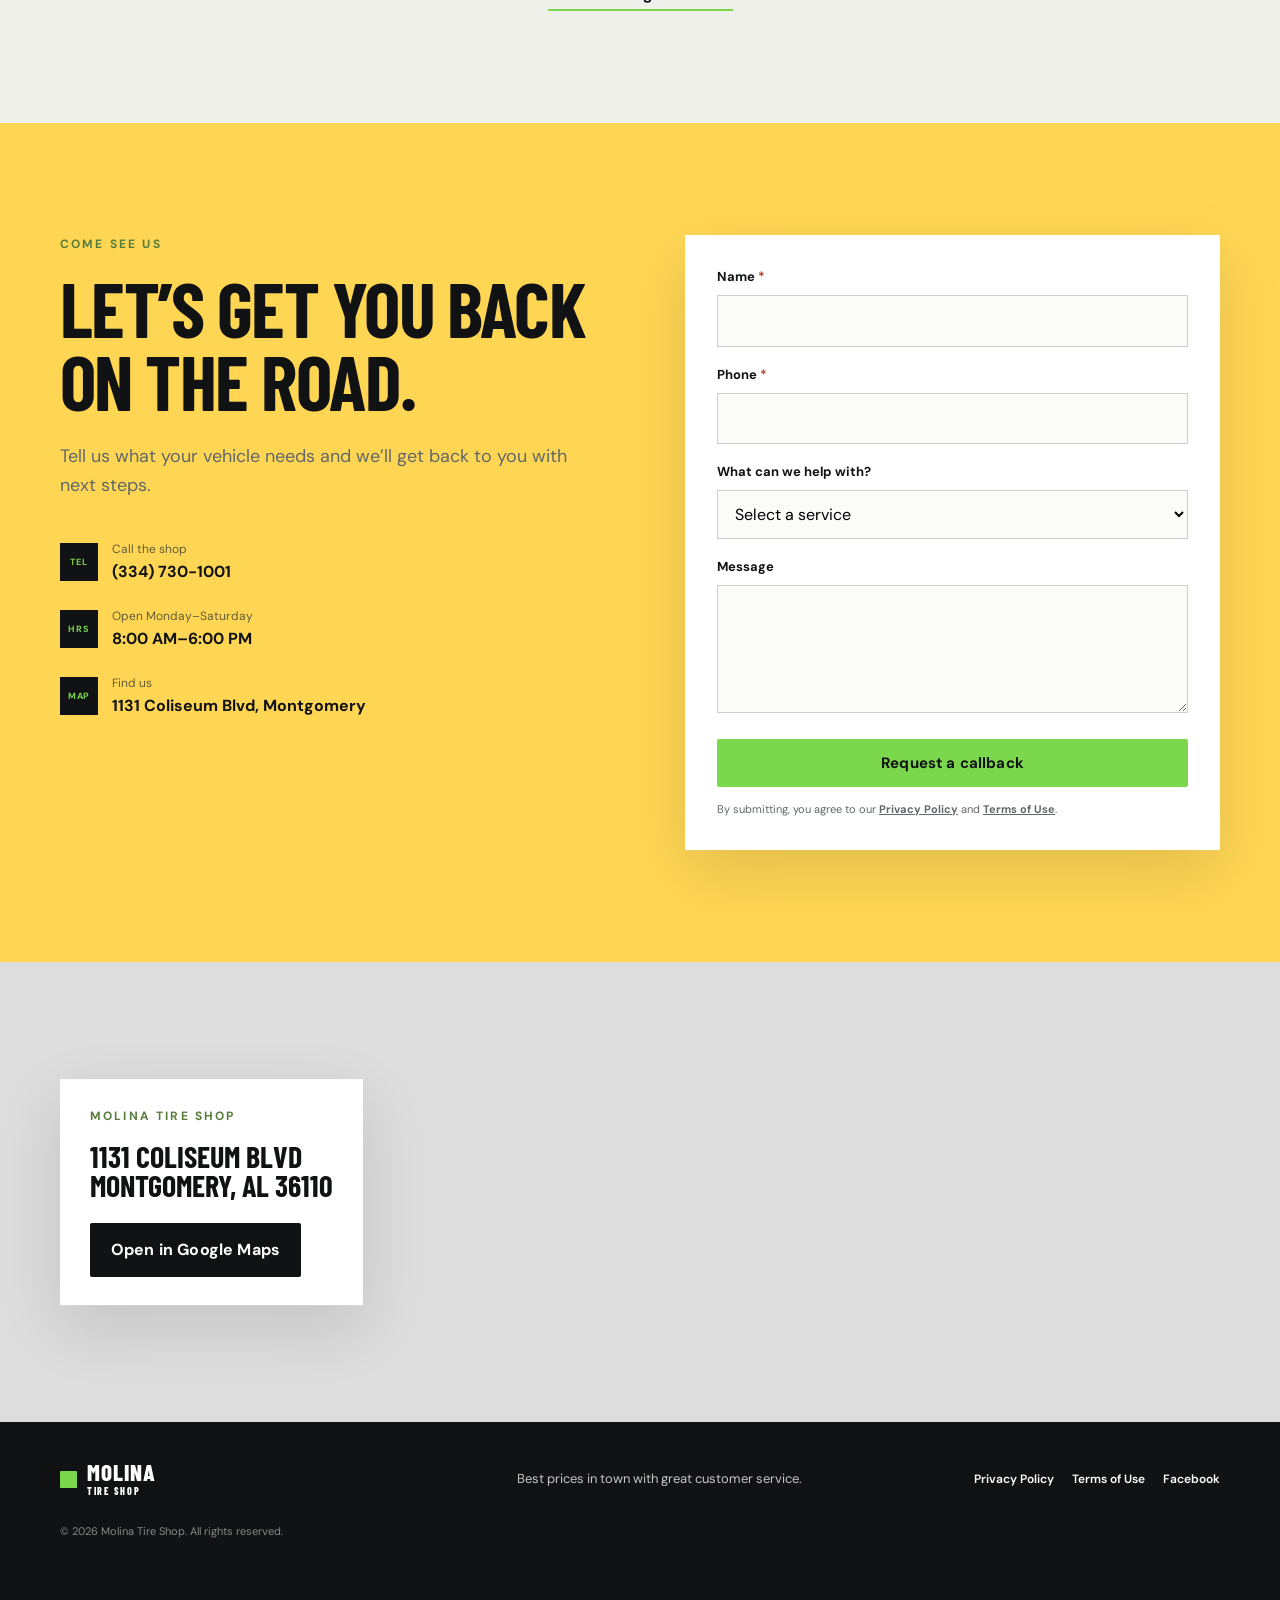
==== commit bb12f138: "actually fixed emojis" ====
--- a/index.html
+++ b/index.html
@@ -14,7 +14,7 @@
   <a class="skip-link" href="#main">Skip to content</a>
   <header class="site-header">
     <div class="container nav-wrap">
-      <a class="brand" href="#top" aria-label="Molina Tire Shop home"><span class="brand-mark">»</span><span>MOLINA<small>TIRE SHOP</small></span></a>
+      <a class="brand" href="#top" aria-label="Molina Tire Shop home"><span class="brand-mark" aria-hidden="true"></span><span>MOLINA<small>TIRE SHOP</small></span></a>
       <nav class="main-nav" aria-label="Primary navigation">
         <a href="#services">Services</a><a href="#results">Our work</a><a href="#reviews">Reviews</a><a href="#contact">Contact</a>
       </nav>
@@ -29,7 +29,7 @@
           <p class="eyebrow">Family-owned tire shop in Montgomery</p>
           <h1>Good tires.<br><span>Honest work.</span><br>Fair prices.</h1>
           <p class="hero-lede">New and used tires, dependable auto service, and friendly people who take care of your vehicle like it matters.</p>
-          <div class="hero-actions"><a class="button button-primary" href="#contact">Get a service quote <span aria-hidden="true">→</span></a><a class="text-link" href="https://www.google.com/maps/place/Molina+Tire+Shop/@32.4066449,-86.2657118,17z" target="_blank" rel="noreferrer">Get directions <span aria-hidden="true">↗</span></a></div>
+          <div class="hero-actions"><a class="button button-primary" href="#contact">Get a service quote</a><a class="text-link" href="https://www.google.com/maps/place/Molina+Tire+Shop/@32.4066449,-86.2657118,17z" target="_blank" rel="noreferrer">Get directions</a></div>
           <div class="hero-proof"><div><strong>5.0</strong><span class="rating">out of 5</span><small>Google rating</small></div></div>
         </div>
         <div class="hero-photo-wrap"><img class="hero-photo" src="images/Physical-shop.png" alt="Molina Tire Shop building in Montgomery, Alabama"><div class="photo-note"><span class="photo-dot"></span><span>Visit us today<br><strong>1131 Coliseum Blvd</strong></span></div></div>
@@ -39,18 +39,18 @@
 
     <section class="service-strip" aria-label="Shop highlights"><div class="container strip-grid"><span>NEW &amp; USED TIRES</span><i></i><span>BALANCE &amp; BRAKES</span><i></i><span>OIL CHANGE</span><i></i><span>WE SPEAK ESPAÑOL</span></div></section>
 
-    <section class="section services-section" id="services"><div class="container section-grid"><div><p class="eyebrow">More than tires</p><h2>One stop for the road ahead.</h2><p class="section-lede">From a quick flat-tire fix to routine maintenance, our team keeps your car moving with straightforward advice and quality service.</p><a class="button button-dark" href="#contact">Ask about your vehicle <span aria-hidden="true">→</span></a></div><div class="service-cards"><article class="service-card"><span class="service-number">01</span><h3>Tires</h3><p>New and used tires for the right fit and budget.</p></article><article class="service-card service-card-accent"><span class="service-number">02</span><h3>Maintenance</h3><p>Balance, oil changes, diagnostics, and tune-ups.</p></article><article class="service-card"><span class="service-number">03</span><h3>Brakes &amp; A/C</h3><p>Brake service, A/C service, belts, hoses, and more.</p></article><article class="service-card service-card-dark"><span class="service-number">04</span><h3>Suspension</h3><p>CV axles, suspension systems, and flat-tire fixes.</p></article></div></div></section>
+    <section class="section services-section" id="services"><div class="container section-grid"><div><p class="eyebrow">More than tires</p><h2>One stop for the road ahead.</h2><p class="section-lede">From a quick flat-tire fix to routine maintenance, our team keeps your car moving with straightforward advice and quality service.</p><a class="button button-dark" href="#contact">Ask about your vehicle</a></div><div class="service-cards"><article class="service-card"><span class="service-number">01</span><h3>Tires</h3><p>New and used tires for the right fit and budget.</p></article><article class="service-card service-card-accent"><span class="service-number">02</span><h3>Maintenance</h3><p>Balance, oil changes, diagnostics, and tune-ups.</p></article><article class="service-card"><span class="service-number">03</span><h3>Brakes &amp; A/C</h3><p>Brake service, A/C service, belts, hoses, and more.</p></article><article class="service-card service-card-dark"><span class="service-number">04</span><h3>Suspension</h3><p>CV axles, suspension systems, and flat-tire fixes.</p></article></div></div></section>
 
     <section class="section results-section" id="results"><div class="container"><div class="section-heading-row"><div><p class="eyebrow">See the difference</p><h2>Service that shows up.</h2></div><p class="heading-aside">A clean install, a safer ride, and a team that keeps you in the loop.</p></div><div class="tire-comparison"><article class="tire-card"><img src="assets/before-service.png" alt="Worn tire with shallow tread"><div><span class="compare-label">Worn tire</span><p>Shallow tread and visible wear are signs it is time to take a closer look.</p></div></article><article class="tire-card"><img src="assets/after-service.png" alt="New tire with deep, crisp tread"><div><span class="compare-label">New tire</span><p>Deep, crisp tread helps keep your ride ready for the road ahead.</p></div></article></div></div></section>
 
-    <section class="section reviews-section" id="reviews"><div class="container reviews-wrap"><div class="reviews-heading"><p class="eyebrow">What customers say</p><h2>Five-star service speaks for itself.</h2><p class="section-lede">Rated 5.0 on Google.</p></div><div class="review-cards"><blockquote><div class="rating">5 / 5 rating</div><p>“The owner was so polite and kind. He gave me a good deal on 3 new tires and even offered to check other issues that I may be unaware of. We sat inside where the air was nice and cold, and he gave us a nice cold bottle of water. I will recommend this tire shop to anyone. Please stop by and see Molina. 1000/10.”</p><cite>Maerionna Warner</cite></blockquote><blockquote><div class="rating">5 / 5 rating</div><p>“Jonathan is nothing shorter than amazing. He saw my problem, fixed it, and had me back rolling in no time. 10/10, I definitely recommend. Come and see him. He will not disappoint you, I can promise you that.”</p><cite>Chearu Ross</cite></blockquote><blockquote><div class="rating">5 / 5 rating</div><p>“I highly recommend Molina Tire Shop! They have the best prices in town, great-quality used tires, and excellent customer service. The staff is professional, honest, and works quickly without sacrificing quality. They made the whole process easy and had me back on the road in no time. Not to mention a clean waiting room with A/C. They do an amazing job, and I’ll definitely be coming back!”</p><cite>Carlos Rene</cite></blockquote></div><a class="text-link reviews-link" href="https://www.google.com/maps/place/Molina+Tire+Shop/@32.4066449,-86.2657118,17z" target="_blank" rel="noreferrer">Read all Google reviews <span aria-hidden="true">↗</span></a></div></section>
+    <section class="section reviews-section" id="reviews"><div class="container reviews-wrap"><div class="reviews-heading"><p class="eyebrow">What customers say</p><h2>Five-star service speaks for itself.</h2><p class="section-lede">Rated 5.0 on Google.</p></div><div class="review-cards"><blockquote><div class="rating">5 / 5 rating</div><p>“The owner was so polite and kind. He gave me a good deal on 3 new tires and even offered to check other issues that I may be unaware of. We sat inside where the air was nice and cold, and he gave us a nice cold bottle of water. I will recommend this tire shop to anyone. Please stop by and see Molina. 1000/10.”</p><cite>Maerionna Warner</cite></blockquote><blockquote><div class="rating">5 / 5 rating</div><p>“Jonathan is nothing shorter than amazing. He saw my problem, fixed it, and had me back rolling in no time. 10/10, I definitely recommend. Come and see him. He will not disappoint you, I can promise you that.”</p><cite>Chearu Ross</cite></blockquote><blockquote><div class="rating">5 / 5 rating</div><p>“I highly recommend Molina Tire Shop! They have the best prices in town, great-quality used tires, and excellent customer service. The staff is professional, honest, and works quickly without sacrificing quality. They made the whole process easy and had me back on the road in no time. Not to mention a clean waiting room with A/C. They do an amazing job, and I’ll definitely be coming back!”</p><cite>Carlos Rene</cite></blockquote></div><a class="text-link reviews-link" href="https://www.google.com/maps/place/Molina+Tire+Shop/@32.4066449,-86.2657118,17z" target="_blank" rel="noreferrer">Read all Google reviews</a></div></section>
 
-    <section class="section visit-section" id="contact"><div class="container contact-grid"><div class="contact-copy"><p class="eyebrow">Come see us</p><h2>Let’s get you back on the road.</h2><p class="section-lede">Tell us what your vehicle needs and we’ll get back to you with next steps.</p><div class="contact-details"><a href="tel:+13347301001"><span class="detail-icon">TEL</span><span><small>Call the shop</small><strong>(334) 730-1001</strong></span></a><div><span class="detail-icon">HRS</span><span><small>Open Monday–Saturday</small><strong>8:00 AM–6:00 PM</strong></span></div><a href="https://www.google.com/maps/place/Molina+Tire+Shop/@32.4066449,-86.2657118,17z" target="_blank" rel="noreferrer"><span class="detail-icon">MAP</span><span><small>Find us</small><strong>1131 Coliseum Blvd, Montgomery</strong></span></a></div></div><form class="lead-form" name="contact" method="POST" data-netlify="true" netlify-honeypot="bot-field" action="/thank-you.html"><input type="hidden" name="form-name" value="contact"><p class="hidden"><label>Don’t fill this out if you’re human: <input name="bot-field"></label></p><div class="form-row"><label for="name">Name <span>*</span></label><input id="name" name="name" type="text" autocomplete="name" required></div><div class="form-row"><label for="phone">Phone <span>*</span></label><input id="phone" name="phone" type="tel" autocomplete="tel" required></div><div class="form-row"><label for="service">What can we help with?</label><select id="service" name="service"><option value="">Select a service</option><option>New or used tires</option><option>Balance or flat tire</option><option>Oil change or maintenance</option><option>Brakes or A/C service</option><option>Something else</option></select></div><div class="form-row"><label for="message">Message</label><textarea id="message" name="message" rows="4"></textarea></div><button class="button button-primary button-full" type="submit">Request a callback <span aria-hidden="true">→</span></button><p class="form-fineprint">By submitting, you agree to our <a href="privacy.html">Privacy Policy</a> and <a href="terms.html">Terms of Use</a>.</p></form></div></section>
+    <section class="section visit-section" id="contact"><div class="container contact-grid"><div class="contact-copy"><p class="eyebrow">Come see us</p><h2>Let’s get you back on the road.</h2><p class="section-lede">Tell us what your vehicle needs and we’ll get back to you with next steps.</p><div class="contact-details"><a href="tel:+13347301001"><span class="detail-icon">TEL</span><span><small>Call the shop</small><strong>(334) 730-1001</strong></span></a><div><span class="detail-icon">HRS</span><span><small>Open Monday–Saturday</small><strong>8:00 AM–6:00 PM</strong></span></div><a href="https://www.google.com/maps/place/Molina+Tire+Shop/@32.4066449,-86.2657118,17z" target="_blank" rel="noreferrer"><span class="detail-icon">MAP</span><span><small>Find us</small><strong>1131 Coliseum Blvd, Montgomery</strong></span></a></div></div><form class="lead-form" name="contact" method="POST" data-netlify="true" netlify-honeypot="bot-field" action="/thank-you.html"><input type="hidden" name="form-name" value="contact"><p class="hidden"><label>Don’t fill this out if you’re human: <input name="bot-field"></label></p><div class="form-row"><label for="name">Name <span>*</span></label><input id="name" name="name" type="text" autocomplete="name" required></div><div class="form-row"><label for="phone">Phone <span>*</span></label><input id="phone" name="phone" type="tel" autocomplete="tel" required></div><div class="form-row"><label for="service">What can we help with?</label><select id="service" name="service"><option value="">Select a service</option><option>New or used tires</option><option>Balance or flat tire</option><option>Oil change or maintenance</option><option>Brakes or A/C service</option><option>Something else</option></select></div><div class="form-row"><label for="message">Message</label><textarea id="message" name="message" rows="4"></textarea></div><button class="button button-primary button-full" type="submit">Request a callback</button><p class="form-fineprint">By submitting, you agree to our <a href="privacy.html">Privacy Policy</a> and <a href="terms.html">Terms of Use</a>.</p></form></div></section>
 
-    <section class="map-section"><iframe title="Map showing Molina Tire Shop in Montgomery, Alabama" src="https://www.google.com/maps?q=Molina+Tire+Shop,+1131+Coliseum+Blvd,+Montgomery,+AL+36110&output=embed" loading="lazy" referrerpolicy="no-referrer-when-downgrade"></iframe><div class="map-card"><p class="eyebrow">Molina Tire Shop</p><h3>1131 Coliseum Blvd<br>Montgomery, AL 36110</h3><a class="button button-dark" href="https://www.google.com/maps/place/Molina+Tire+Shop/@32.4066449,-86.2657118,17z" target="_blank" rel="noreferrer">Open in Google Maps <span aria-hidden="true">↗</span></a></div></section>
+    <section class="map-section"><iframe title="Map showing Molina Tire Shop in Montgomery, Alabama" src="https://www.google.com/maps?q=Molina+Tire+Shop,+1131+Coliseum+Blvd,+Montgomery,+AL+36110&output=embed" loading="lazy" referrerpolicy="no-referrer-when-downgrade"></iframe><div class="map-card"><p class="eyebrow">Molina Tire Shop</p><h3>1131 Coliseum Blvd<br>Montgomery, AL 36110</h3><a class="button button-dark" href="https://www.google.com/maps/place/Molina+Tire+Shop/@32.4066449,-86.2657118,17z" target="_blank" rel="noreferrer">Open in Google Maps</a></div></section>
   </main>
 
-  <footer class="site-footer"><div class="container footer-wrap"><a class="brand brand-footer" href="#top"><span class="brand-mark">»</span><span>MOLINA<small>TIRE SHOP</small></span></a><p>Best prices in town with great customer service.</p><div class="footer-links"><a href="privacy.html">Privacy Policy</a><a href="terms.html">Terms of Use</a><a href="https://www.facebook.com/profile.php?id=61576370069839" target="_blank" rel="noreferrer">Facebook</a></div><small class="copyright">© 2026 Molina Tire Shop. All rights reserved.</small></div></footer>
+  <footer class="site-footer"><div class="container footer-wrap"><a class="brand brand-footer" href="#top"><span class="brand-mark" aria-hidden="true"></span><span>MOLINA<small>TIRE SHOP</small></span></a><p>Best prices in town with great customer service.</p><div class="footer-links"><a href="privacy.html">Privacy Policy</a><a href="terms.html">Terms of Use</a><a href="https://www.facebook.com/profile.php?id=61576370069839" target="_blank" rel="noreferrer">Facebook</a></div><small class="copyright">© 2026 Molina Tire Shop. All rights reserved.</small></div></footer>
   <a class="mobile-call" href="tel:+13347301001"><span class="phone-icon">TEL</span><span>Call now</span><strong>(334) 730-1001</strong></a>
 </body>
 </html>
--- a/styles.css
+++ b/styles.css
@@ -9,3 +9,4 @@
 .reviews-wrap{display:block}.reviews-heading{text-align:center;max-width:720px;margin:0 auto 44px}.reviews-heading .section-lede{margin:20px auto 0}.review-cards{grid-template-columns:repeat(3,1fr);gap:18px}.reviews-link{display:block;width:max-content;margin:28px auto 0}.review-cards blockquote{min-height:240px}
 @media(max-width:900px){.review-cards{grid-template-columns:1fr}.reviews-heading{margin-bottom:32px}}
 @media(max-width:900px){.mobile-call{left:50%;right:auto;bottom:max(12px,env(safe-area-inset-bottom));width:min(340px,calc(100% - 32px));transform:translateX(-50%);padding:12px 16px;border-radius:3px;box-shadow:0 8px 24px rgba(0,0,0,.28)}}
+.brand-mark{font-size:0!important;width:20px;height:20px;display:block;background:var(--lime);border-radius:1px;letter-spacing:0}.brand-footer .brand-mark{width:17px;height:17px}
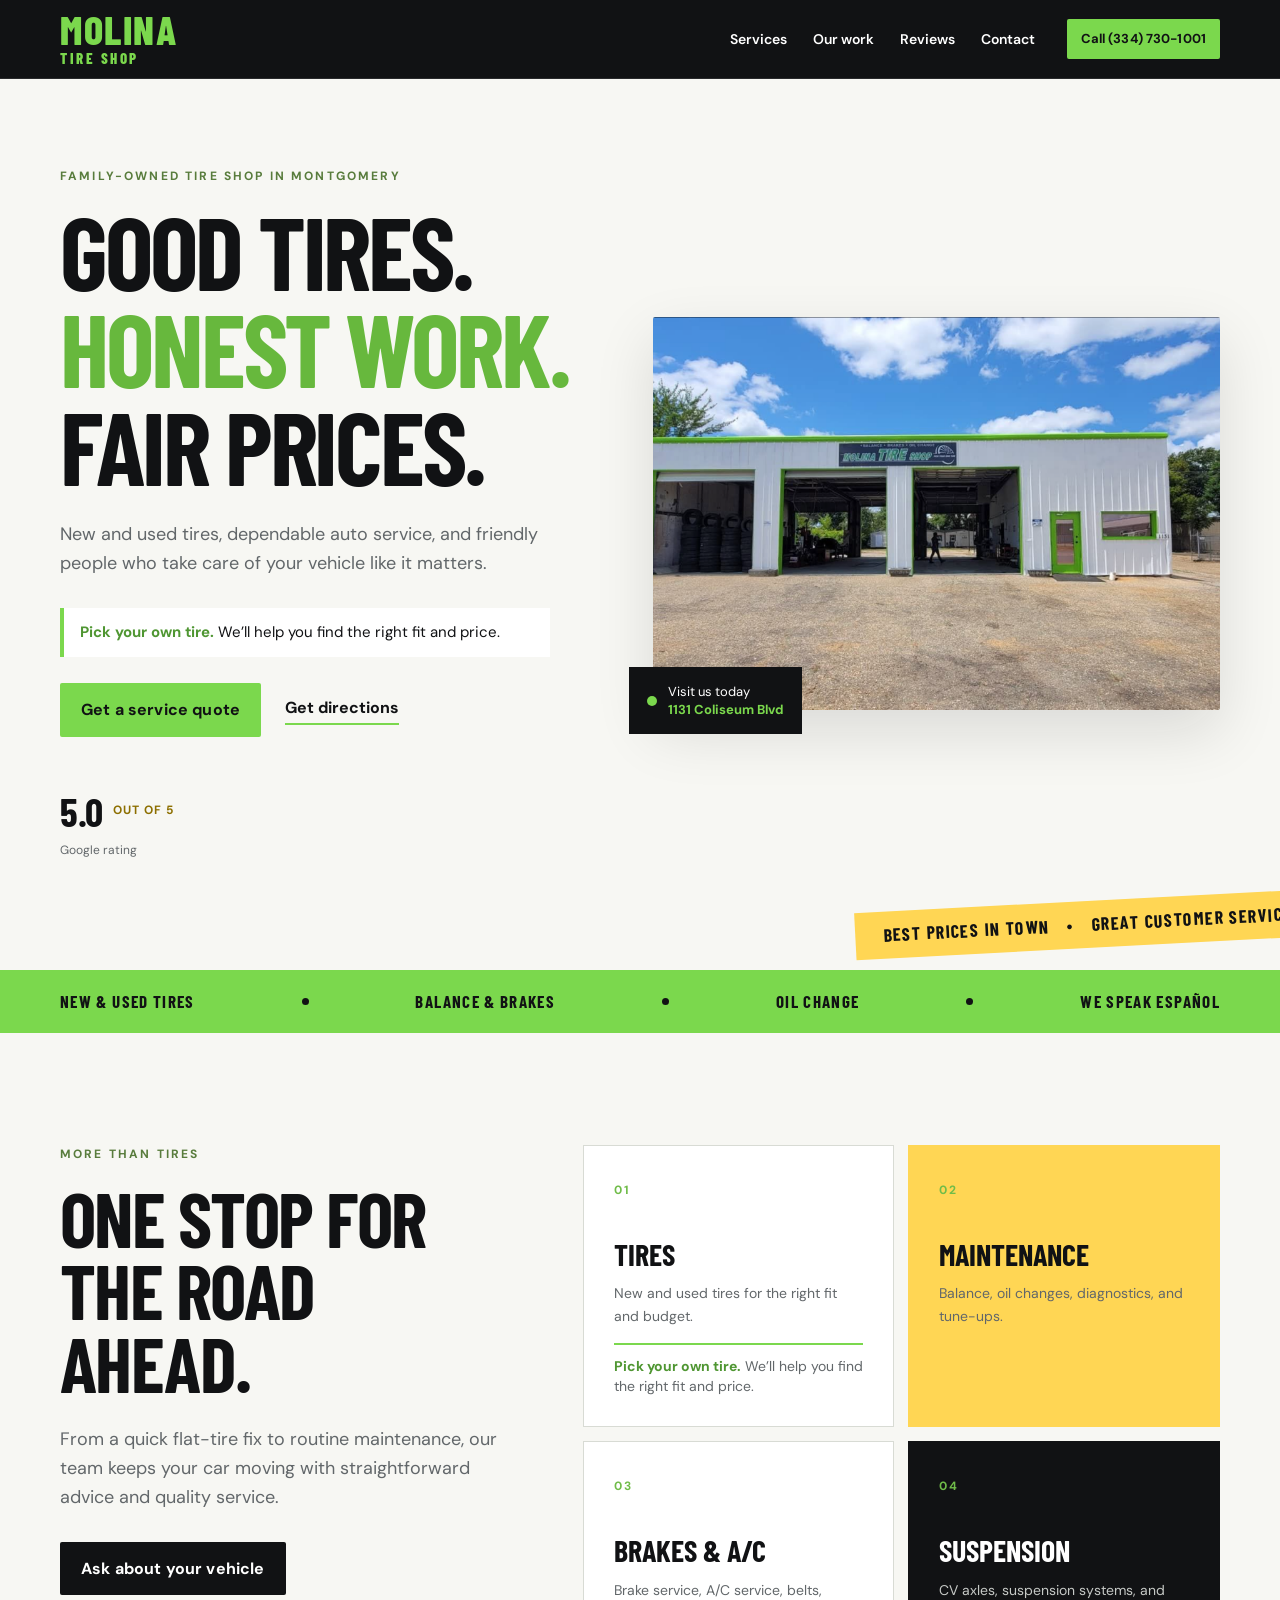
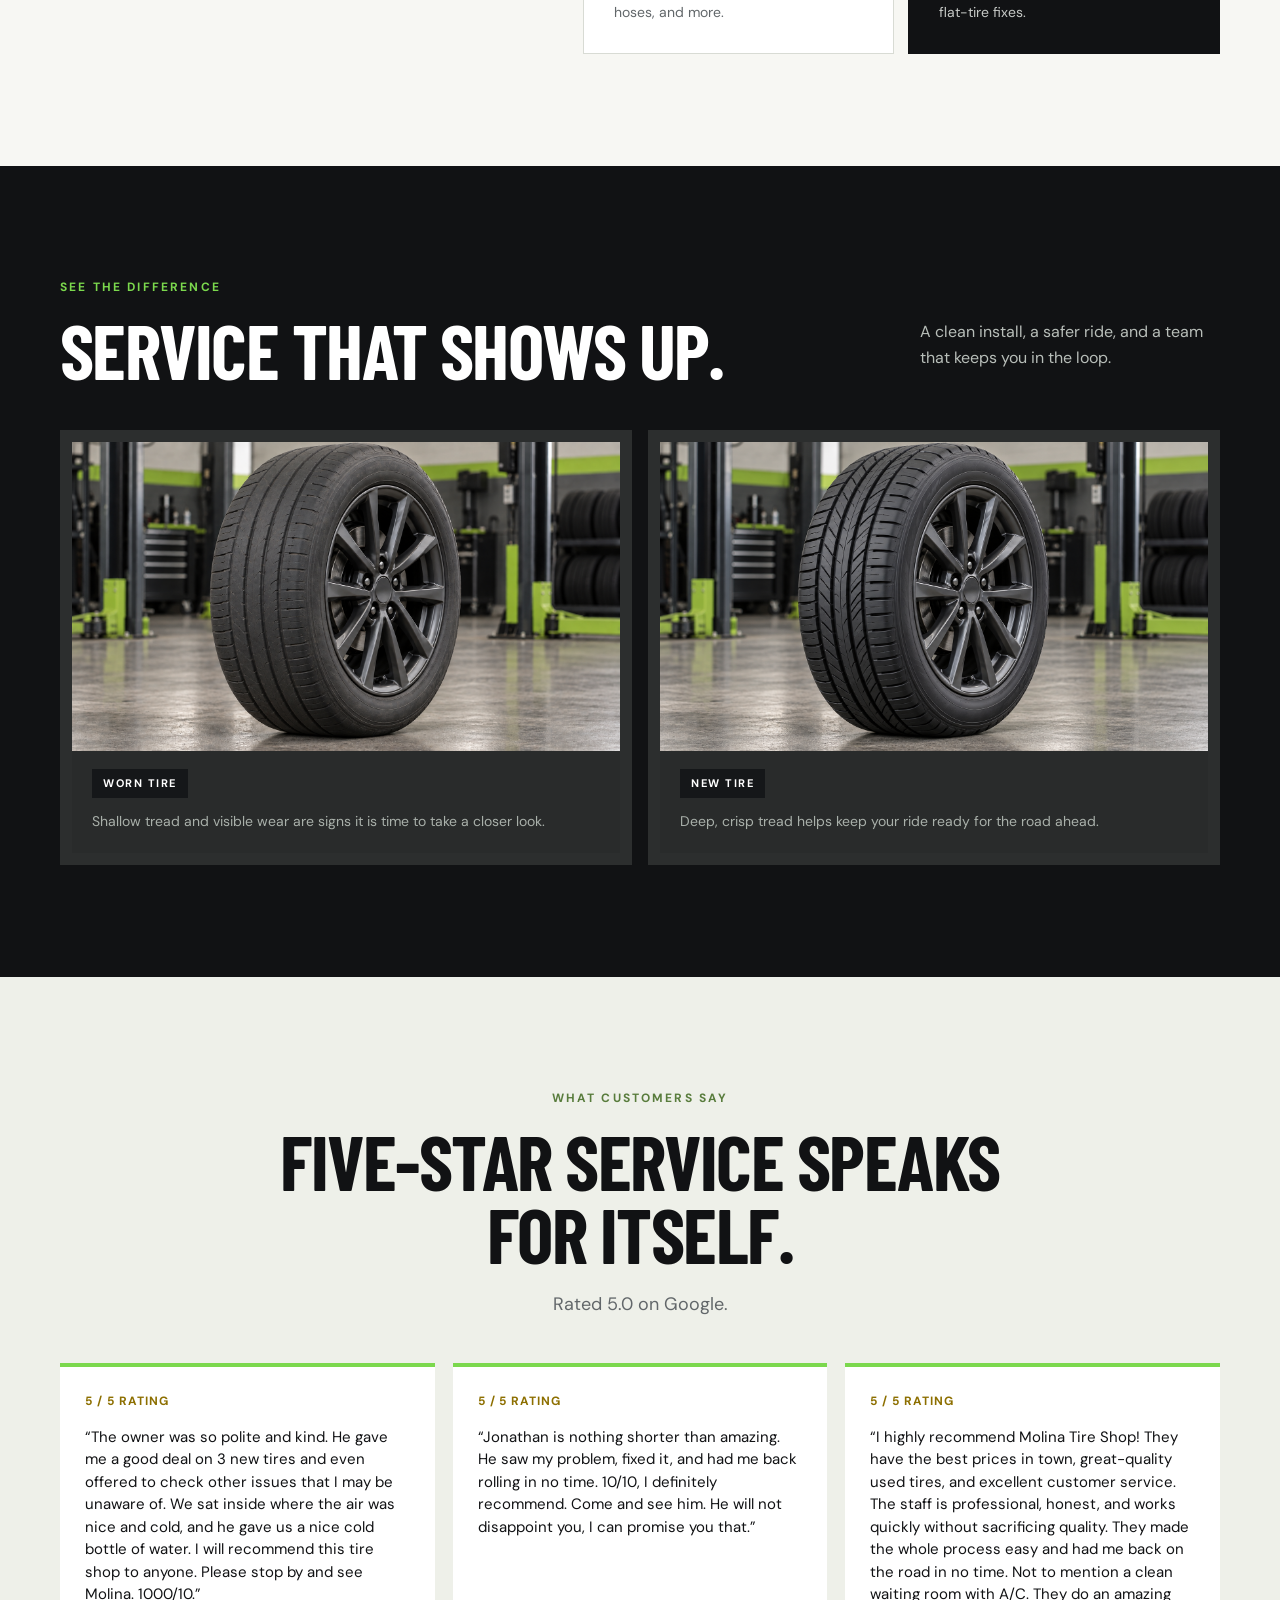
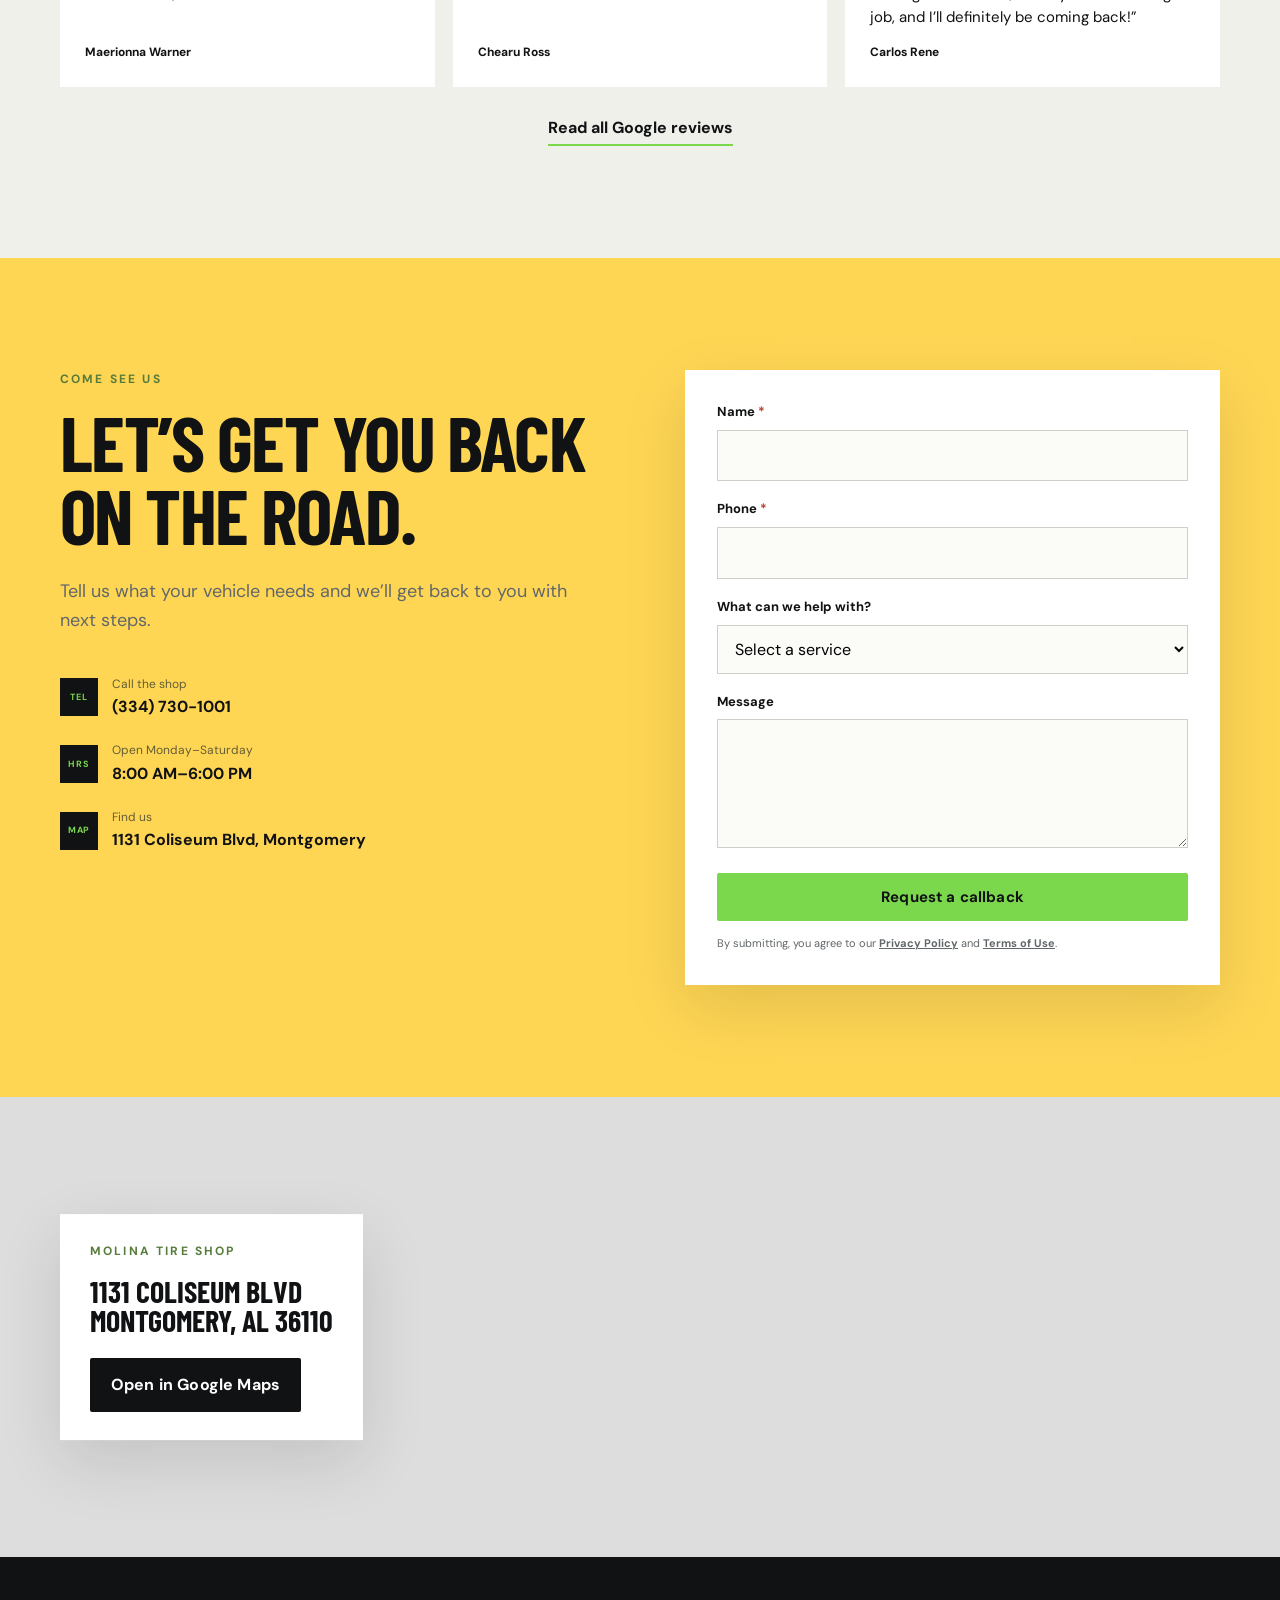
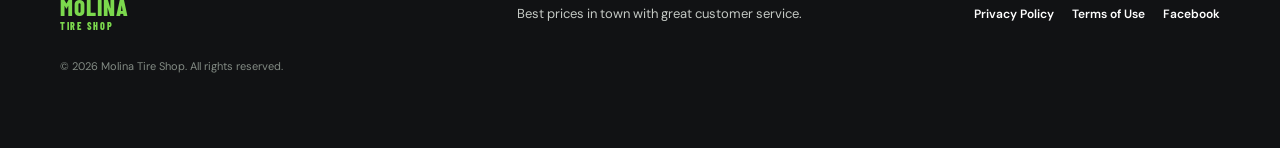
==== commit 299bf7ec: "added changes" ====
--- a/index.html
+++ b/index.html
@@ -29,6 +29,7 @@
           <p class="eyebrow">Family-owned tire shop in Montgomery</p>
           <h1>Good tires.<br><span>Honest work.</span><br>Fair prices.</h1>
           <p class="hero-lede">New and used tires, dependable auto service, and friendly people who take care of your vehicle like it matters.</p>
+          <p class="hero-tire-choice"><strong>Pick your own tire.</strong> We’ll help you find the right fit and price.</p>
           <div class="hero-actions"><a class="button button-primary" href="#contact">Get a service quote</a><a class="text-link" href="https://www.google.com/maps/place/Molina+Tire+Shop/@32.4066449,-86.2657118,17z" target="_blank" rel="noreferrer">Get directions</a></div>
           <div class="hero-proof"><div><strong>5.0</strong><span class="rating">out of 5</span><small>Google rating</small></div></div>
         </div>
@@ -39,7 +40,7 @@
 
     <section class="service-strip" aria-label="Shop highlights"><div class="container strip-grid"><span>NEW &amp; USED TIRES</span><i></i><span>BALANCE &amp; BRAKES</span><i></i><span>OIL CHANGE</span><i></i><span>WE SPEAK ESPAÑOL</span></div></section>
 
-    <section class="section services-section" id="services"><div class="container section-grid"><div><p class="eyebrow">More than tires</p><h2>One stop for the road ahead.</h2><p class="section-lede">From a quick flat-tire fix to routine maintenance, our team keeps your car moving with straightforward advice and quality service.</p><a class="button button-dark" href="#contact">Ask about your vehicle</a></div><div class="service-cards"><article class="service-card"><span class="service-number">01</span><h3>Tires</h3><p>New and used tires for the right fit and budget.</p></article><article class="service-card service-card-accent"><span class="service-number">02</span><h3>Maintenance</h3><p>Balance, oil changes, diagnostics, and tune-ups.</p></article><article class="service-card"><span class="service-number">03</span><h3>Brakes &amp; A/C</h3><p>Brake service, A/C service, belts, hoses, and more.</p></article><article class="service-card service-card-dark"><span class="service-number">04</span><h3>Suspension</h3><p>CV axles, suspension systems, and flat-tire fixes.</p></article></div></div></section>
+    <section class="section services-section" id="services"><div class="container section-grid"><div><p class="eyebrow">More than tires</p><h2>One stop for the road ahead.</h2><p class="section-lede">From a quick flat-tire fix to routine maintenance, our team keeps your car moving with straightforward advice and quality service.</p><a class="button button-dark" href="#contact">Ask about your vehicle</a></div><div class="service-cards"><article class="service-card"><span class="service-number">01</span><h3>Tires</h3><p>New and used tires for the right fit and budget.</p><p class="card-choice-note"><strong>Pick your own tire.</strong> We’ll help you find the right fit and price.</p></article><article class="service-card service-card-accent"><span class="service-number">02</span><h3>Maintenance</h3><p>Balance, oil changes, diagnostics, and tune-ups.</p></article><article class="service-card"><span class="service-number">03</span><h3>Brakes &amp; A/C</h3><p>Brake service, A/C service, belts, hoses, and more.</p></article><article class="service-card service-card-dark"><span class="service-number">04</span><h3>Suspension</h3><p>CV axles, suspension systems, and flat-tire fixes.</p></article></div></div></section>
 
     <section class="section results-section" id="results"><div class="container"><div class="section-heading-row"><div><p class="eyebrow">See the difference</p><h2>Service that shows up.</h2></div><p class="heading-aside">A clean install, a safer ride, and a team that keeps you in the loop.</p></div><div class="tire-comparison"><article class="tire-card"><img src="assets/before-service.png" alt="Worn tire with shallow tread"><div><span class="compare-label">Worn tire</span><p>Shallow tread and visible wear are signs it is time to take a closer look.</p></div></article><article class="tire-card"><img src="assets/after-service.png" alt="New tire with deep, crisp tread"><div><span class="compare-label">New tire</span><p>Deep, crisp tread helps keep your ride ready for the road ahead.</p></div></article></div></div></section>
 
--- a/styles.css
+++ b/styles.css
@@ -9,4 +9,10 @@
 .reviews-wrap{display:block}.reviews-heading{text-align:center;max-width:720px;margin:0 auto 44px}.reviews-heading .section-lede{margin:20px auto 0}.review-cards{grid-template-columns:repeat(3,1fr);gap:18px}.reviews-link{display:block;width:max-content;margin:28px auto 0}.review-cards blockquote{min-height:240px}
 @media(max-width:900px){.review-cards{grid-template-columns:1fr}.reviews-heading{margin-bottom:32px}}
 @media(max-width:900px){.mobile-call{left:50%;right:auto;bottom:max(12px,env(safe-area-inset-bottom));width:min(340px,calc(100% - 32px));transform:translateX(-50%);padding:12px 16px;border-radius:3px;box-shadow:0 8px 24px rgba(0,0,0,.28)}}
-.brand-mark{font-size:0!important;width:20px;height:20px;display:block;background:var(--lime);border-radius:1px;letter-spacing:0}.brand-footer .brand-mark{width:17px;height:17px}
+.brand{color:var(--lime)}
+.site-header .brand{font-size:40px}
+.site-header .brand small{font-size:15px;margin-top:10px}
+.brand-mark{display:none}
+@media(max-width:600px){.site-header .brand{font-size:35px}.site-header .brand small{font-size:14px;margin-top:9px}}
+.hero-tire-choice{margin:0 0 26px;padding:14px 16px;border-left:4px solid var(--lime);background:#fff;font-size:15px;line-height:1.45;max-width:490px}.hero-tire-choice strong{color:#4f9632}
+.card-choice-note{margin:16px 0 0!important;padding-top:12px;border-top:2px solid var(--lime);font-size:14px!important;line-height:1.4!important}.card-choice-note strong{color:#4f9632}
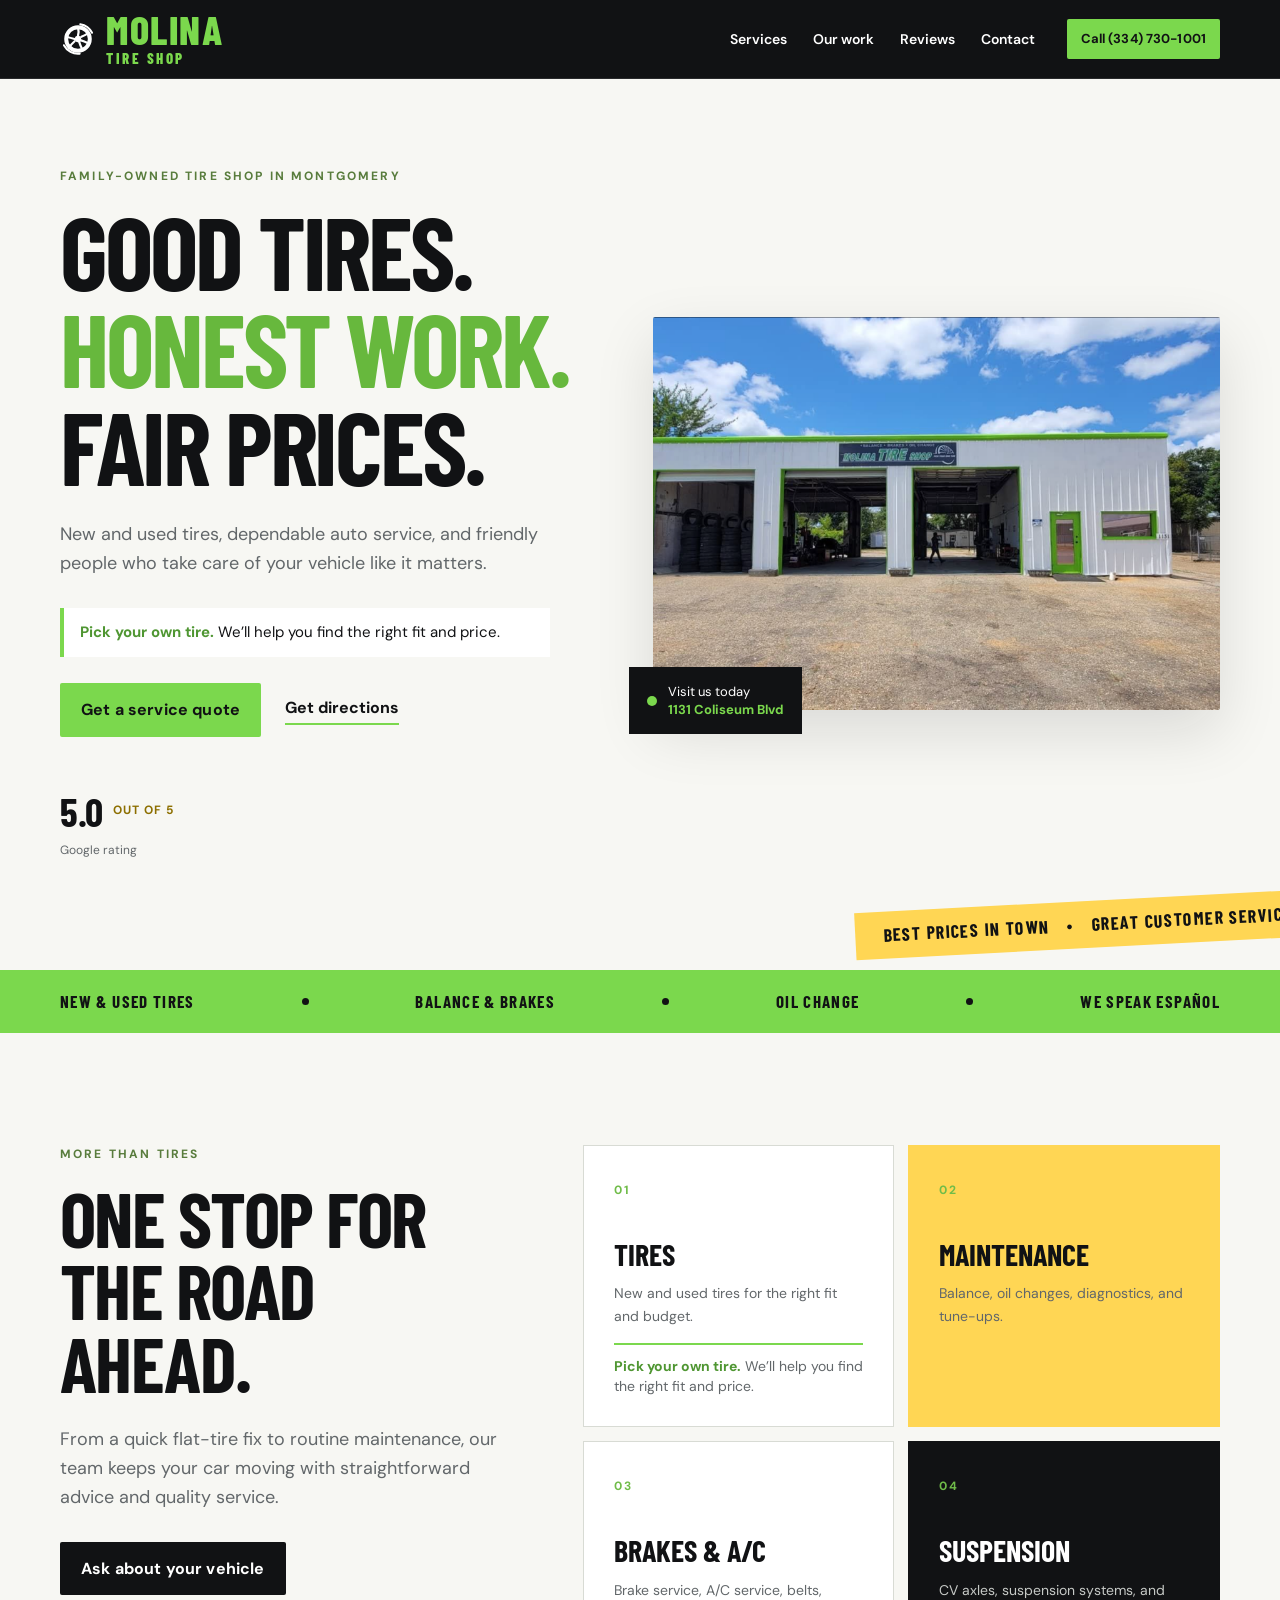
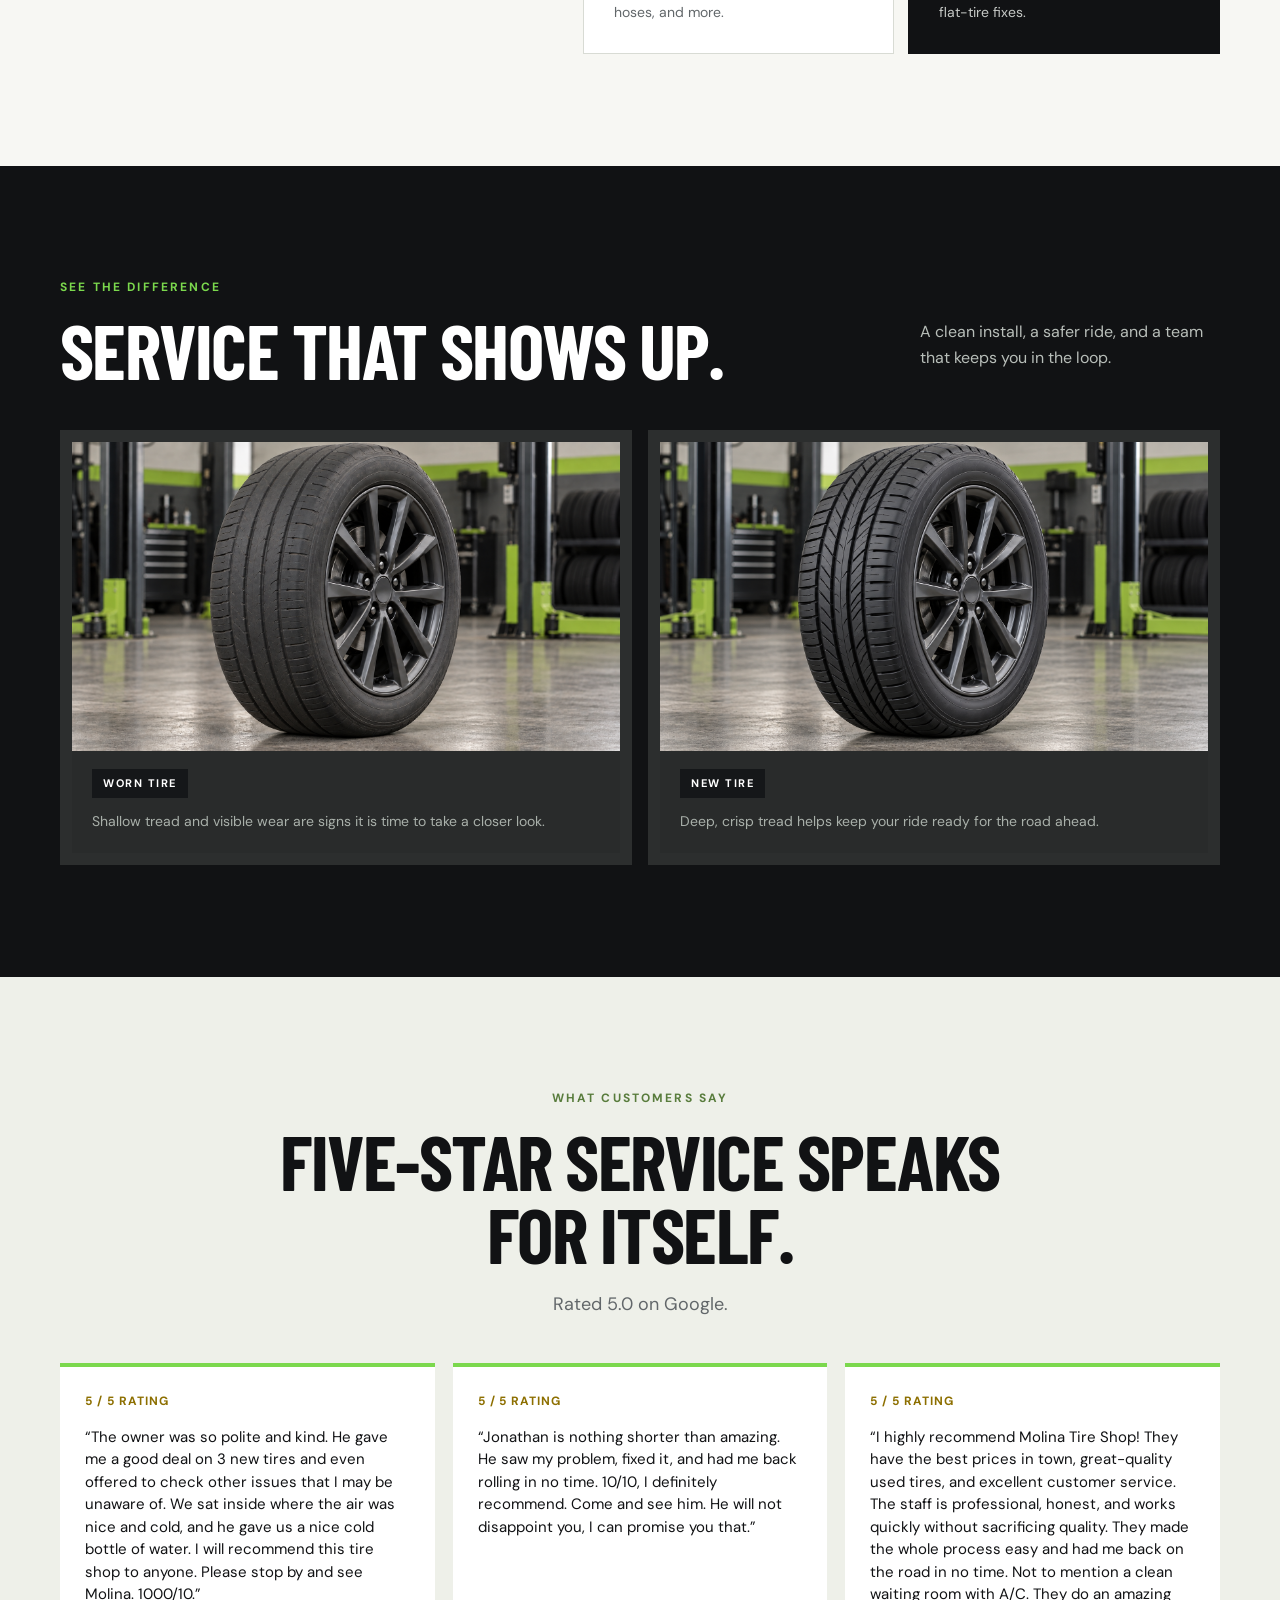
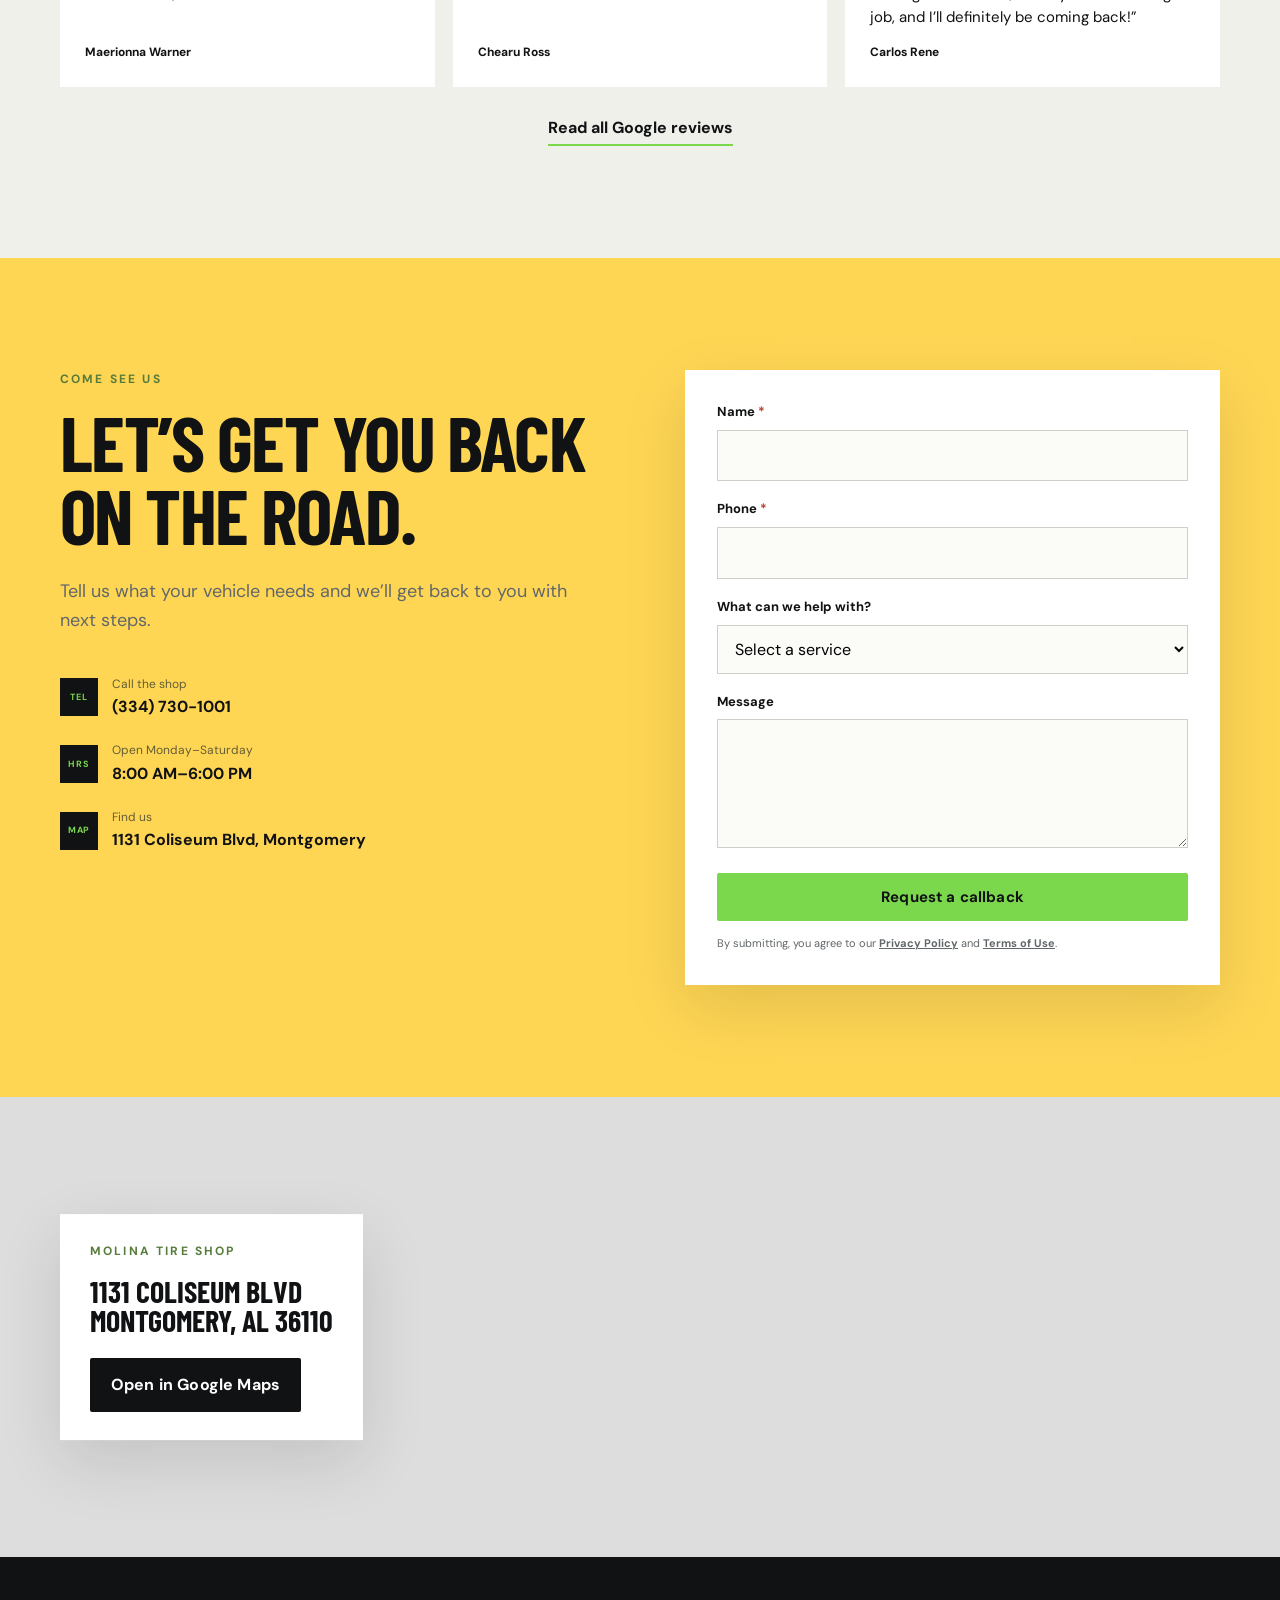
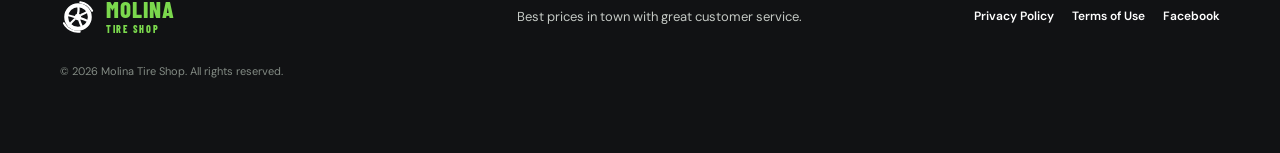
==== commit b48bd5cd: "fixed logo" ====
--- a/index.html
+++ b/index.html
@@ -3,18 +3,53 @@
 <head>
   <meta charset="utf-8">
   <meta name="viewport" content="width=device-width, initial-scale=1">
-  <meta name="description" content="Molina Tire Shop in Montgomery, Alabama. New and used tires, balance, oil changes, brakes, maintenance, and more.">
-  <title>Molina Tire Shop | Montgomery, AL</title>
+  <meta name="description" content="Choose your own new or used tires at Molina Tire Shop in Montgomery, AL. We also provide balancing, oil changes, brakes, A/C service, and more.">
+  <meta name="robots" content="index, follow">
+  <link rel="canonical" href="https://molinatireshop.com/">
+  <meta property="og:type" content="website">
+  <meta property="og:site_name" content="Molina Tire Shop">
+  <meta property="og:title" content="Molina Tire Shop | Tires &amp; Auto Service in Montgomery, AL">
+  <meta property="og:description" content="Choose your own new or used tires, then get dependable auto service from Molina Tire Shop in Montgomery, Alabama.">
+  <meta property="og:url" content="https://molinatireshop.com/">
+  <meta name="twitter:card" content="summary">
+  <meta name="twitter:title" content="Molina Tire Shop | Montgomery, AL">
+  <meta name="twitter:description" content="New and used tires, balancing, oil changes, brakes, A/C service, and more in Montgomery, Alabama.">
+  <title>Molina Tire Shop | Tires &amp; Auto Service in Montgomery, AL</title>
   <link rel="preconnect" href="https://fonts.googleapis.com">
   <link rel="preconnect" href="https://fonts.gstatic.com" crossorigin>
   <link href="https://fonts.googleapis.com/css2?family=Barlow+Condensed:wght@500;600;700;800&family=DM+Sans:wght@400;500;600;700&display=swap" rel="stylesheet">
   <link rel="stylesheet" href="styles.css">
+  <script type="application/ld+json">
+  {
+    "@context": "https://schema.org",
+    "@type": "AutoRepair",
+    "name": "Molina Tire Shop",
+    "description": "New and used tires and dependable auto service in Montgomery, Alabama.",
+    "telephone": "+1-334-730-1001",
+    "address": {
+      "@type": "PostalAddress",
+      "streetAddress": "1131 Coliseum Blvd",
+      "addressLocality": "Montgomery",
+      "addressRegion": "AL",
+      "postalCode": "36110",
+      "addressCountry": "US"
+    },
+    "areaServed": "Montgomery, Alabama",
+    "openingHoursSpecification": [{
+      "@type": "OpeningHoursSpecification",
+      "dayOfWeek": ["Monday", "Tuesday", "Wednesday", "Thursday", "Friday", "Saturday"],
+      "opens": "08:00",
+      "closes": "18:00"
+    }],
+    "sameAs": ["https://www.facebook.com/profile.php?id=61576370069839"]
+  }
+  </script>
 </head>
 <body>
   <a class="skip-link" href="#main">Skip to content</a>
   <header class="site-header">
     <div class="container nav-wrap">
-      <a class="brand" href="#top" aria-label="Molina Tire Shop home"><span class="brand-mark" aria-hidden="true"></span><span>MOLINA<small>TIRE SHOP</small></span></a>
+      <a class="brand" href="#top" aria-label="Molina Tire Shop home"><span class="brand-mark" aria-hidden="true"><svg viewBox="0 0 32 32" focusable="false"><circle cx="16" cy="16" r="10.5" fill="none" stroke="currentColor" stroke-width="3.5"/><circle cx="16" cy="16" r="2.8" fill="currentColor"/><path d="M16 5.5q1 4 0 7.5M25 11q-3.5 2-6 3M25.5 20q-4-2-7.5-3M20 25.5q-2-3.5-3-7M8 24q2-3.5 5-6M5.5 14q4 1 7.5 2" fill="none" stroke="currentColor" stroke-width="2" stroke-linecap="round"/><path d="M3.5 21.5a14 14 0 0 0 14 7.5M28.5 10.5A14 14 0 0 0 18 2.8" fill="none" stroke="currentColor" stroke-width="1.8" stroke-linecap="round"/></svg></span><span>MOLINA<small>TIRE SHOP</small></span></a>
       <nav class="main-nav" aria-label="Primary navigation">
         <a href="#services">Services</a><a href="#results">Our work</a><a href="#reviews">Reviews</a><a href="#contact">Contact</a>
       </nav>
@@ -51,7 +86,7 @@
     <section class="map-section"><iframe title="Map showing Molina Tire Shop in Montgomery, Alabama" src="https://www.google.com/maps?q=Molina+Tire+Shop,+1131+Coliseum+Blvd,+Montgomery,+AL+36110&output=embed" loading="lazy" referrerpolicy="no-referrer-when-downgrade"></iframe><div class="map-card"><p class="eyebrow">Molina Tire Shop</p><h3>1131 Coliseum Blvd<br>Montgomery, AL 36110</h3><a class="button button-dark" href="https://www.google.com/maps/place/Molina+Tire+Shop/@32.4066449,-86.2657118,17z" target="_blank" rel="noreferrer">Open in Google Maps</a></div></section>
   </main>
 
-  <footer class="site-footer"><div class="container footer-wrap"><a class="brand brand-footer" href="#top"><span class="brand-mark" aria-hidden="true"></span><span>MOLINA<small>TIRE SHOP</small></span></a><p>Best prices in town with great customer service.</p><div class="footer-links"><a href="privacy.html">Privacy Policy</a><a href="terms.html">Terms of Use</a><a href="https://www.facebook.com/profile.php?id=61576370069839" target="_blank" rel="noreferrer">Facebook</a></div><small class="copyright">© 2026 Molina Tire Shop. All rights reserved.</small></div></footer>
+  <footer class="site-footer"><div class="container footer-wrap"><a class="brand brand-footer" href="#top"><span class="brand-mark" aria-hidden="true"><svg viewBox="0 0 32 32" focusable="false"><circle cx="16" cy="16" r="10.5" fill="none" stroke="currentColor" stroke-width="3.5"/><circle cx="16" cy="16" r="2.8" fill="currentColor"/><path d="M16 5.5q1 4 0 7.5M25 11q-3.5 2-6 3M25.5 20q-4-2-7.5-3M20 25.5q-2-3.5-3-7M8 24q2-3.5 5-6M5.5 14q4 1 7.5 2" fill="none" stroke="currentColor" stroke-width="2" stroke-linecap="round"/><path d="M3.5 21.5a14 14 0 0 0 14 7.5M28.5 10.5A14 14 0 0 0 18 2.8" fill="none" stroke="currentColor" stroke-width="1.8" stroke-linecap="round"/></svg></span><span>MOLINA<small>TIRE SHOP</small></span></a><p>Best prices in town with great customer service.</p><div class="footer-links"><a href="privacy.html">Privacy Policy</a><a href="terms.html">Terms of Use</a><a href="https://www.facebook.com/profile.php?id=61576370069839" target="_blank" rel="noreferrer">Facebook</a></div><small class="copyright">© 2026 Molina Tire Shop. All rights reserved.</small></div></footer>
   <a class="mobile-call" href="tel:+13347301001"><span class="phone-icon">TEL</span><span>Call now</span><strong>(334) 730-1001</strong></a>
 </body>
 </html>
--- a/styles.css
+++ b/styles.css
@@ -12,7 +12,7 @@
 .brand{color:var(--lime)}
 .site-header .brand{font-size:40px}
 .site-header .brand small{font-size:15px;margin-top:10px}
-.brand-mark{display:none}
+.brand-mark{display:block;width:36px;height:36px;flex:0 0 36px;color:#fff;font-size:0}.brand-mark svg{display:block;width:100%;height:100%}
 @media(max-width:600px){.site-header .brand{font-size:35px}.site-header .brand small{font-size:14px;margin-top:9px}}
 .hero-tire-choice{margin:0 0 26px;padding:14px 16px;border-left:4px solid var(--lime);background:#fff;font-size:15px;line-height:1.45;max-width:490px}.hero-tire-choice strong{color:#4f9632}
 .card-choice-note{margin:16px 0 0!important;padding-top:12px;border-top:2px solid var(--lime);font-size:14px!important;line-height:1.4!important}.card-choice-note strong{color:#4f9632}
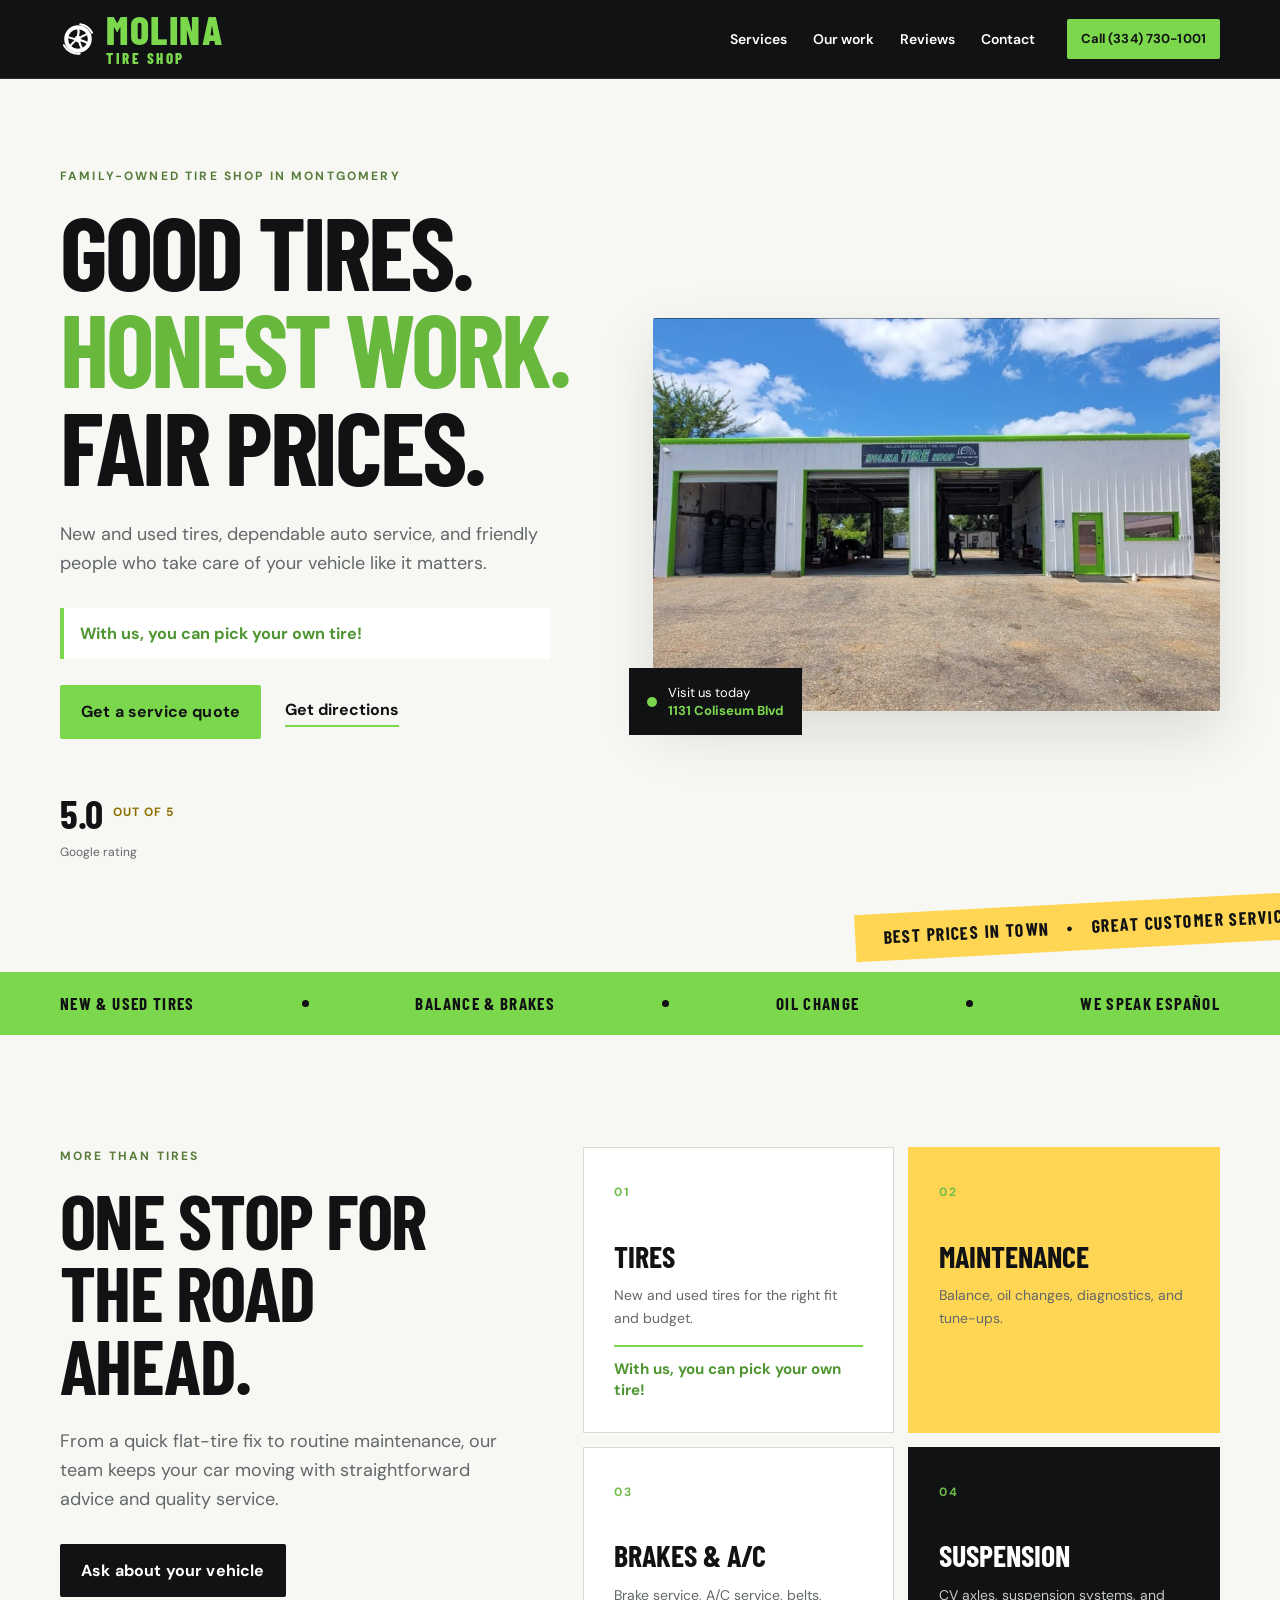
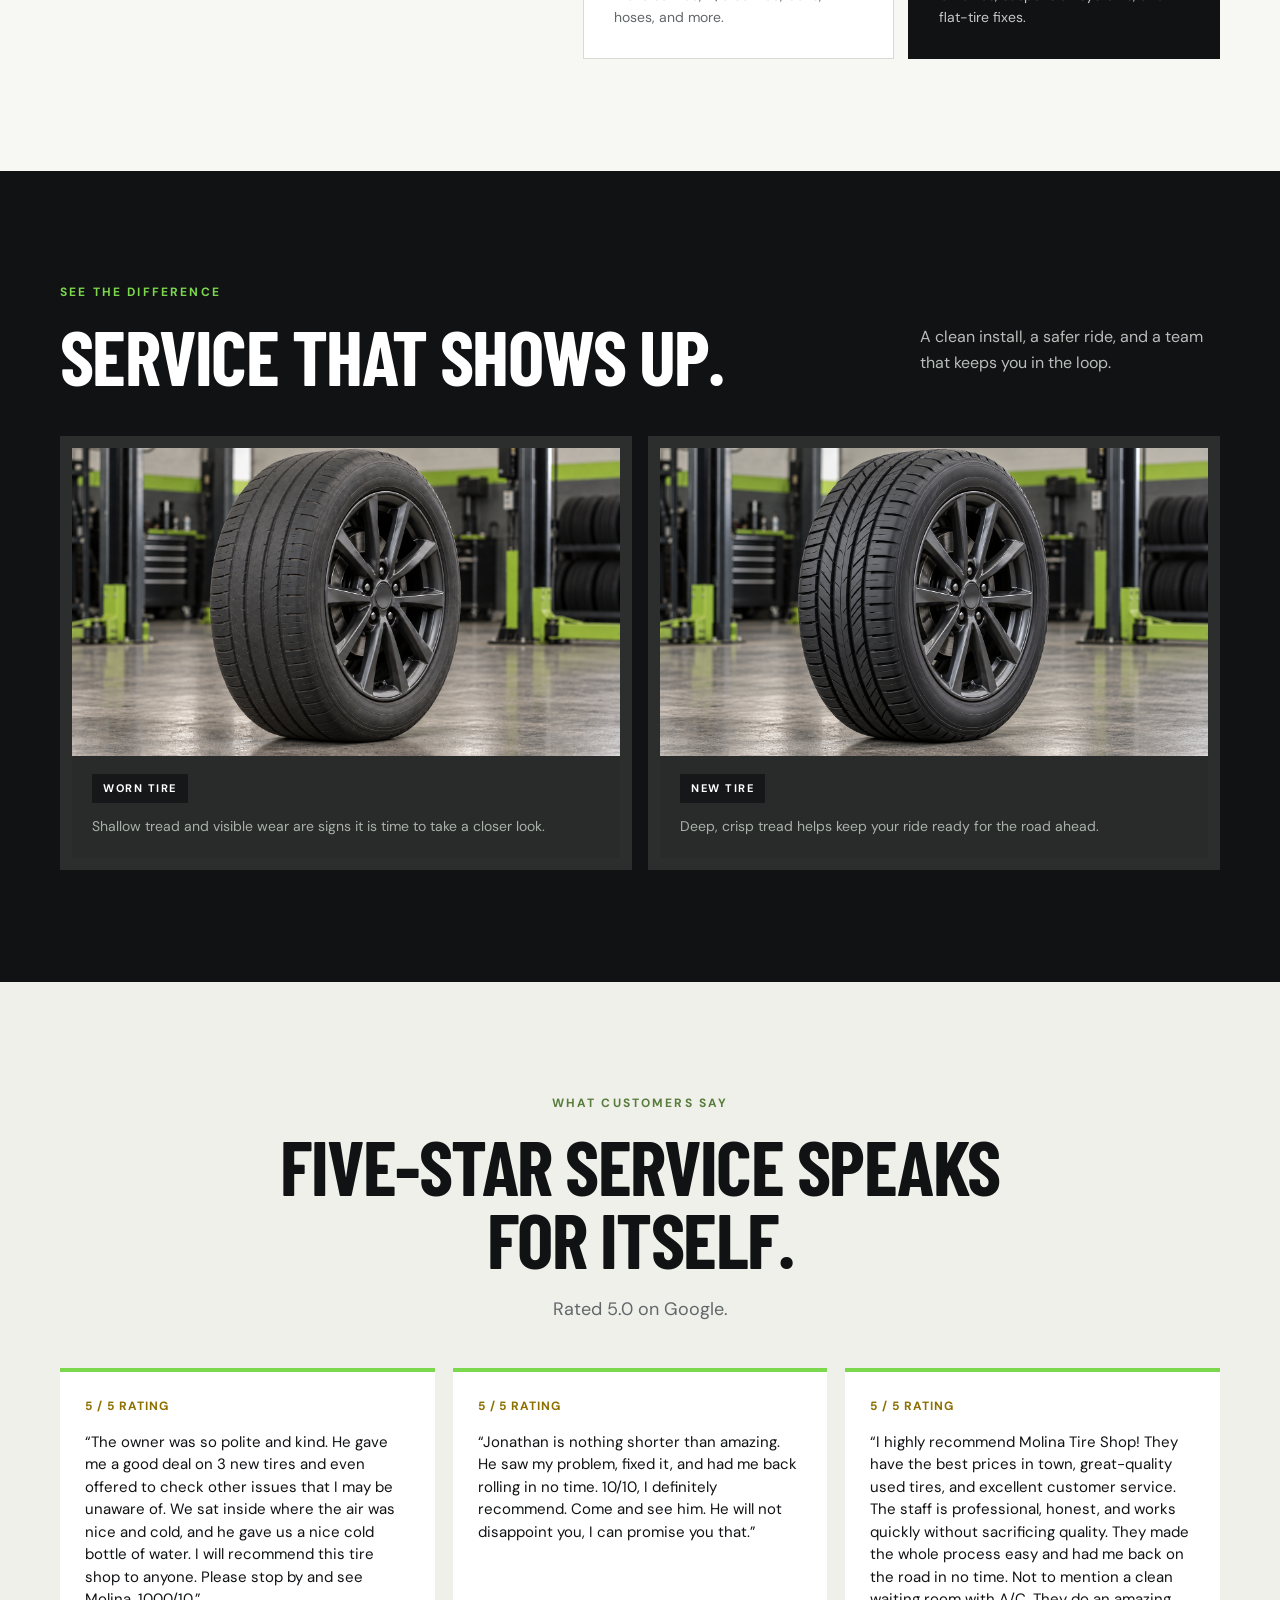
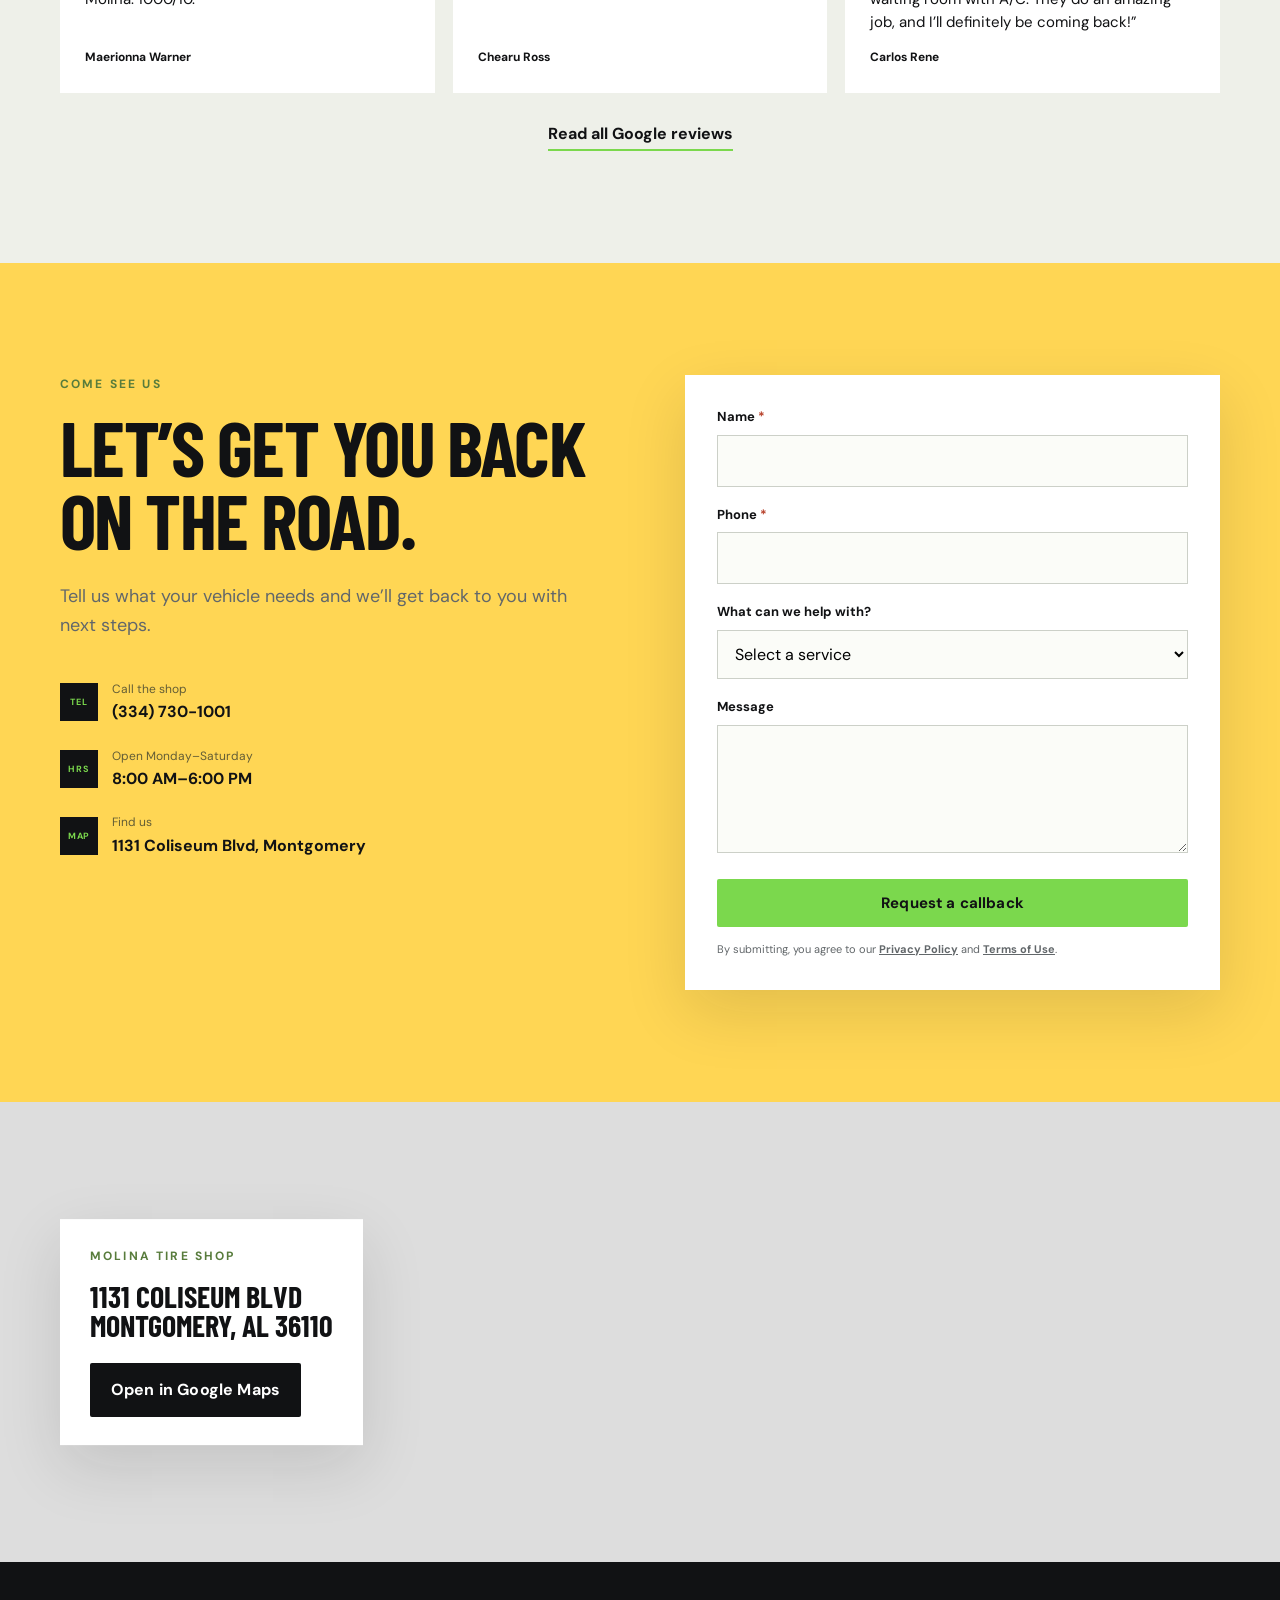
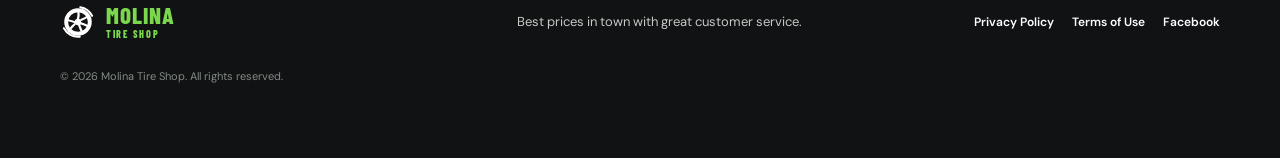
==== commit 3067523f: "fixed some stuff" ====
--- a/index.html
+++ b/index.html
@@ -64,7 +64,7 @@
           <p class="eyebrow">Family-owned tire shop in Montgomery</p>
           <h1>Good tires.<br><span>Honest work.</span><br>Fair prices.</h1>
           <p class="hero-lede">New and used tires, dependable auto service, and friendly people who take care of your vehicle like it matters.</p>
-          <p class="hero-tire-choice"><strong>Pick your own tire.</strong> We’ll help you find the right fit and price.</p>
+          <p class="hero-tire-choice"><strong>With us, you can pick your own tire!</strong></p>
           <div class="hero-actions"><a class="button button-primary" href="#contact">Get a service quote</a><a class="text-link" href="https://www.google.com/maps/place/Molina+Tire+Shop/@32.4066449,-86.2657118,17z" target="_blank" rel="noreferrer">Get directions</a></div>
           <div class="hero-proof"><div><strong>5.0</strong><span class="rating">out of 5</span><small>Google rating</small></div></div>
         </div>
@@ -75,7 +75,7 @@
 
     <section class="service-strip" aria-label="Shop highlights"><div class="container strip-grid"><span>NEW &amp; USED TIRES</span><i></i><span>BALANCE &amp; BRAKES</span><i></i><span>OIL CHANGE</span><i></i><span>WE SPEAK ESPAÑOL</span></div></section>
 
-    <section class="section services-section" id="services"><div class="container section-grid"><div><p class="eyebrow">More than tires</p><h2>One stop for the road ahead.</h2><p class="section-lede">From a quick flat-tire fix to routine maintenance, our team keeps your car moving with straightforward advice and quality service.</p><a class="button button-dark" href="#contact">Ask about your vehicle</a></div><div class="service-cards"><article class="service-card"><span class="service-number">01</span><h3>Tires</h3><p>New and used tires for the right fit and budget.</p><p class="card-choice-note"><strong>Pick your own tire.</strong> We’ll help you find the right fit and price.</p></article><article class="service-card service-card-accent"><span class="service-number">02</span><h3>Maintenance</h3><p>Balance, oil changes, diagnostics, and tune-ups.</p></article><article class="service-card"><span class="service-number">03</span><h3>Brakes &amp; A/C</h3><p>Brake service, A/C service, belts, hoses, and more.</p></article><article class="service-card service-card-dark"><span class="service-number">04</span><h3>Suspension</h3><p>CV axles, suspension systems, and flat-tire fixes.</p></article></div></div></section>
+    <section class="section services-section" id="services"><div class="container section-grid"><div><p class="eyebrow">More than tires</p><h2>One stop for the road ahead.</h2><p class="section-lede">From a quick flat-tire fix to routine maintenance, our team keeps your car moving with straightforward advice and quality service.</p><a class="button button-dark" href="#contact">Ask about your vehicle</a></div><div class="service-cards"><article class="service-card"><span class="service-number">01</span><h3>Tires</h3><p>New and used tires for the right fit and budget.</p><p class="card-choice-note"><strong>With us, you can pick your own tire!</strong></p></article><article class="service-card service-card-accent"><span class="service-number">02</span><h3>Maintenance</h3><p>Balance, oil changes, diagnostics, and tune-ups.</p></article><article class="service-card"><span class="service-number">03</span><h3>Brakes &amp; A/C</h3><p>Brake service, A/C service, belts, hoses, and more.</p></article><article class="service-card service-card-dark"><span class="service-number">04</span><h3>Suspension</h3><p>CV axles, suspension systems, and flat-tire fixes.</p></article></div></div></section>
 
     <section class="section results-section" id="results"><div class="container"><div class="section-heading-row"><div><p class="eyebrow">See the difference</p><h2>Service that shows up.</h2></div><p class="heading-aside">A clean install, a safer ride, and a team that keeps you in the loop.</p></div><div class="tire-comparison"><article class="tire-card"><img src="assets/before-service.png" alt="Worn tire with shallow tread"><div><span class="compare-label">Worn tire</span><p>Shallow tread and visible wear are signs it is time to take a closer look.</p></div></article><article class="tire-card"><img src="assets/after-service.png" alt="New tire with deep, crisp tread"><div><span class="compare-label">New tire</span><p>Deep, crisp tread helps keep your ride ready for the road ahead.</p></div></article></div></div></section>
 
--- a/styles.css
+++ b/styles.css
@@ -14,5 +14,9 @@
 .site-header .brand small{font-size:15px;margin-top:10px}
 .brand-mark{display:block;width:36px;height:36px;flex:0 0 36px;color:#fff;font-size:0}.brand-mark svg{display:block;width:100%;height:100%}
 @media(max-width:600px){.site-header .brand{font-size:35px}.site-header .brand small{font-size:14px;margin-top:9px}}
-.hero-tire-choice{margin:0 0 26px;padding:14px 16px;border-left:4px solid var(--lime);background:#fff;font-size:15px;line-height:1.45;max-width:490px}.hero-tire-choice strong{color:#4f9632}
-.card-choice-note{margin:16px 0 0!important;padding-top:12px;border-top:2px solid var(--lime);font-size:14px!important;line-height:1.4!important}.card-choice-note strong{color:#4f9632}
+.hero-tire-choice{margin:0 0 26px;padding:14px 16px;border-left:4px solid var(--lime);background:#fff;font-size:15px;line-height:1.45;max-width:490px}.hero-tire-choice strong{color:#4f9632;font-size:1.08em}
+.card-choice-note{margin:16px 0 0!important;padding-top:12px;border-top:2px solid var(--lime);font-size:14px!important;line-height:1.4!important}.card-choice-note strong{color:#4f9632;font-size:1.08em}
+
+@media(max-width:900px){.hero-photo-wrap{order:-1}}
+
+.hero-photo{object-position:42% center}
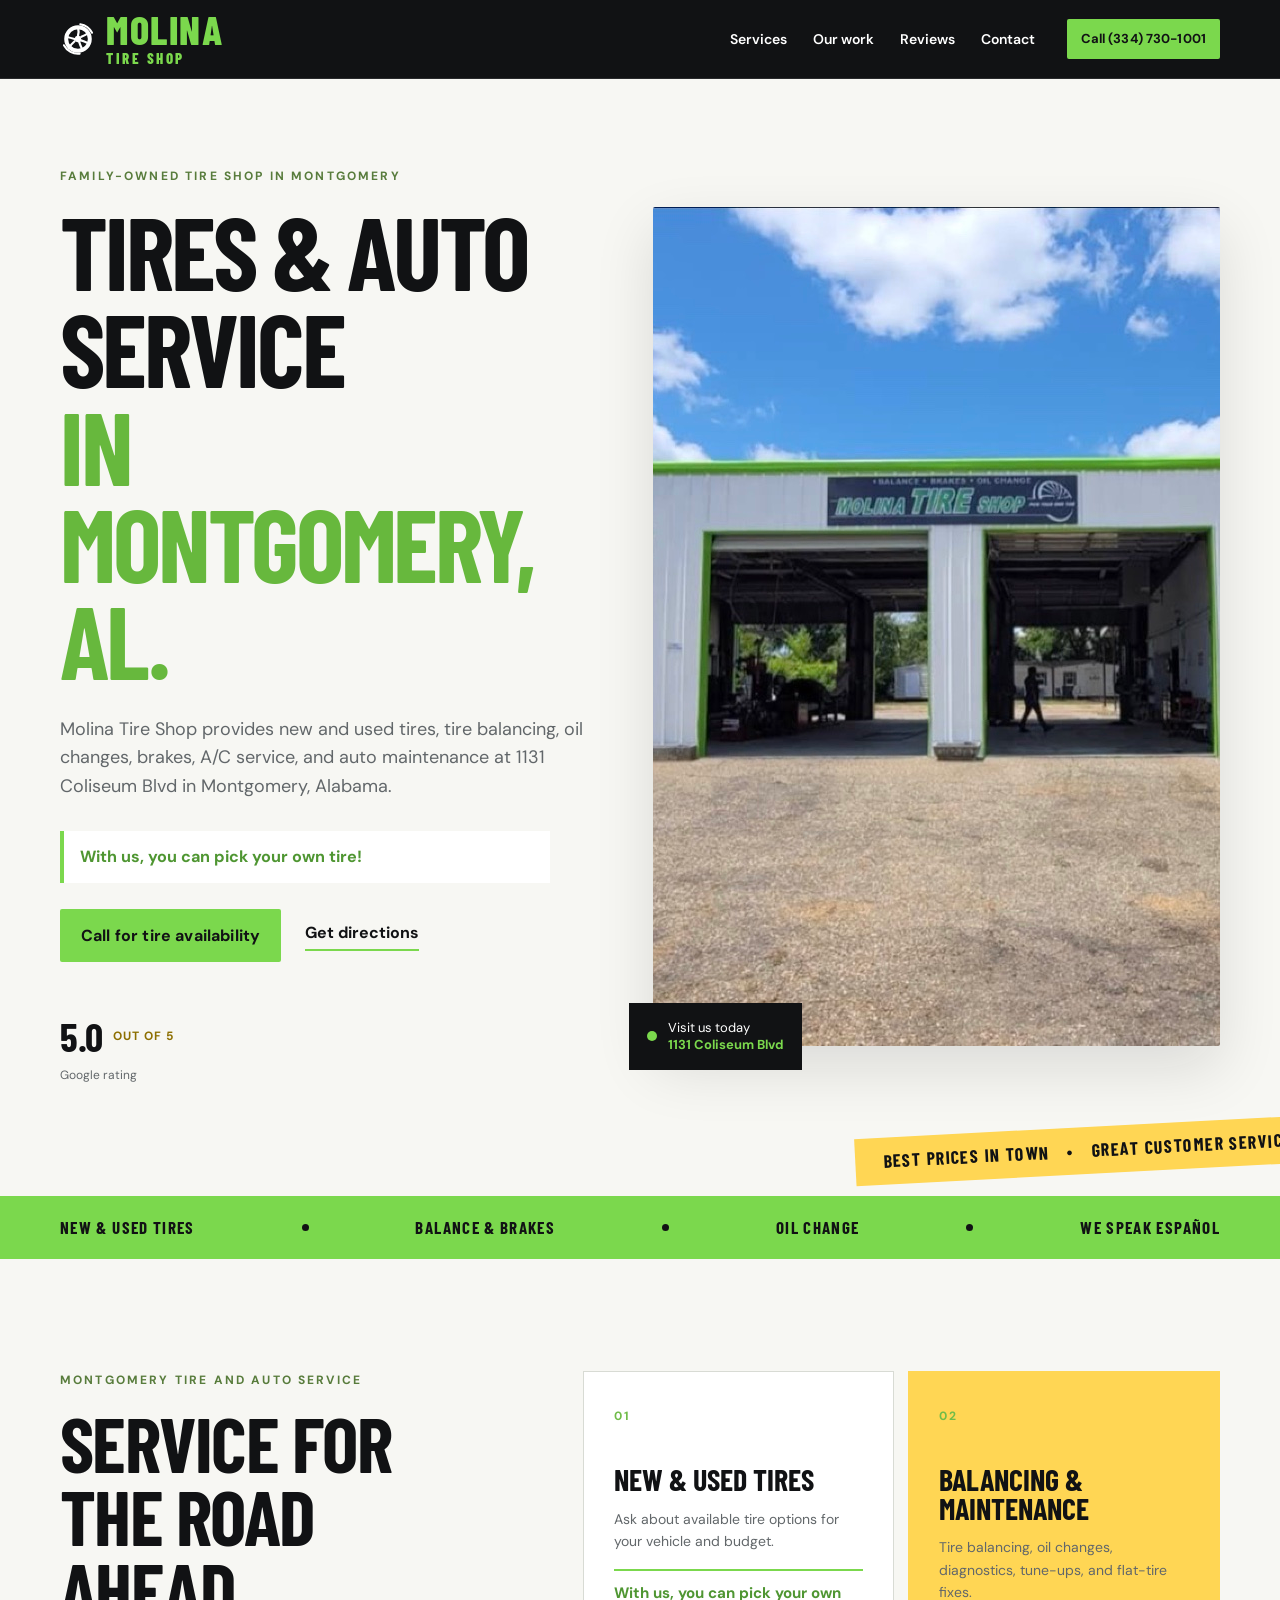
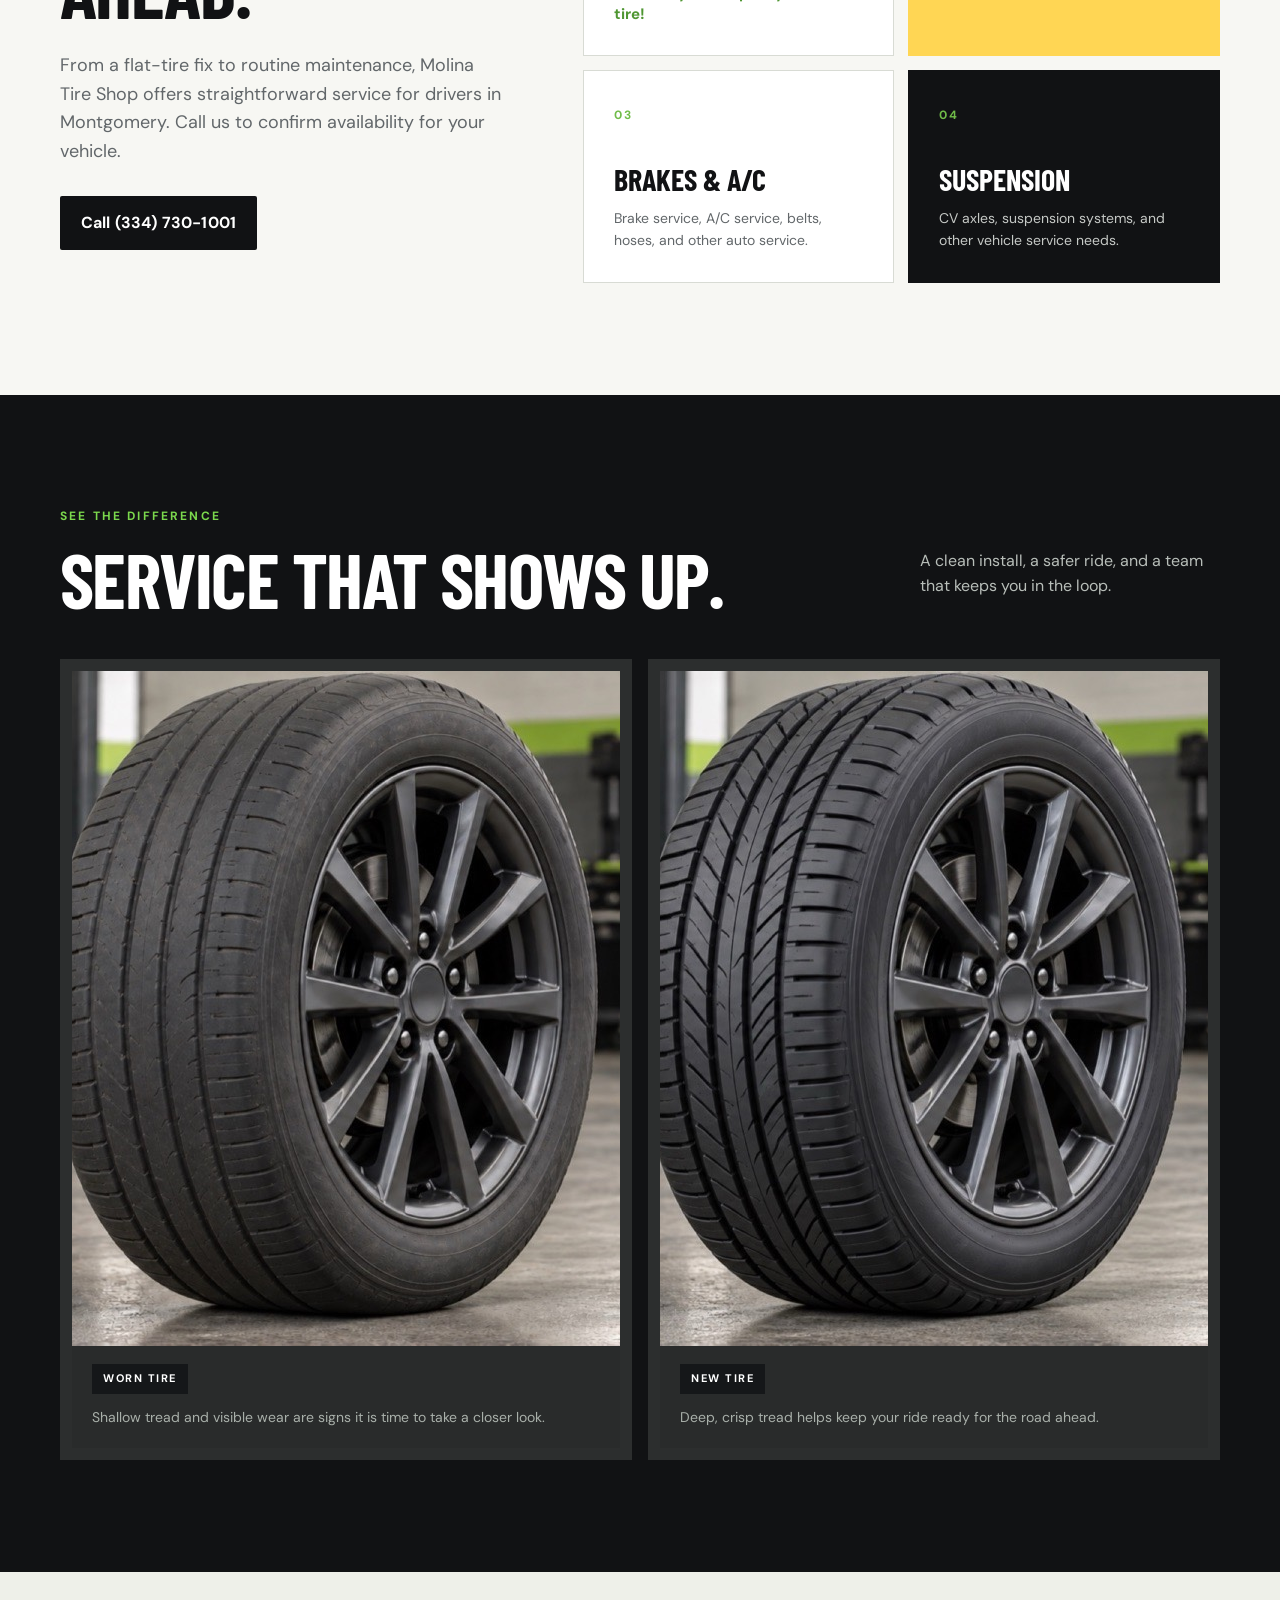
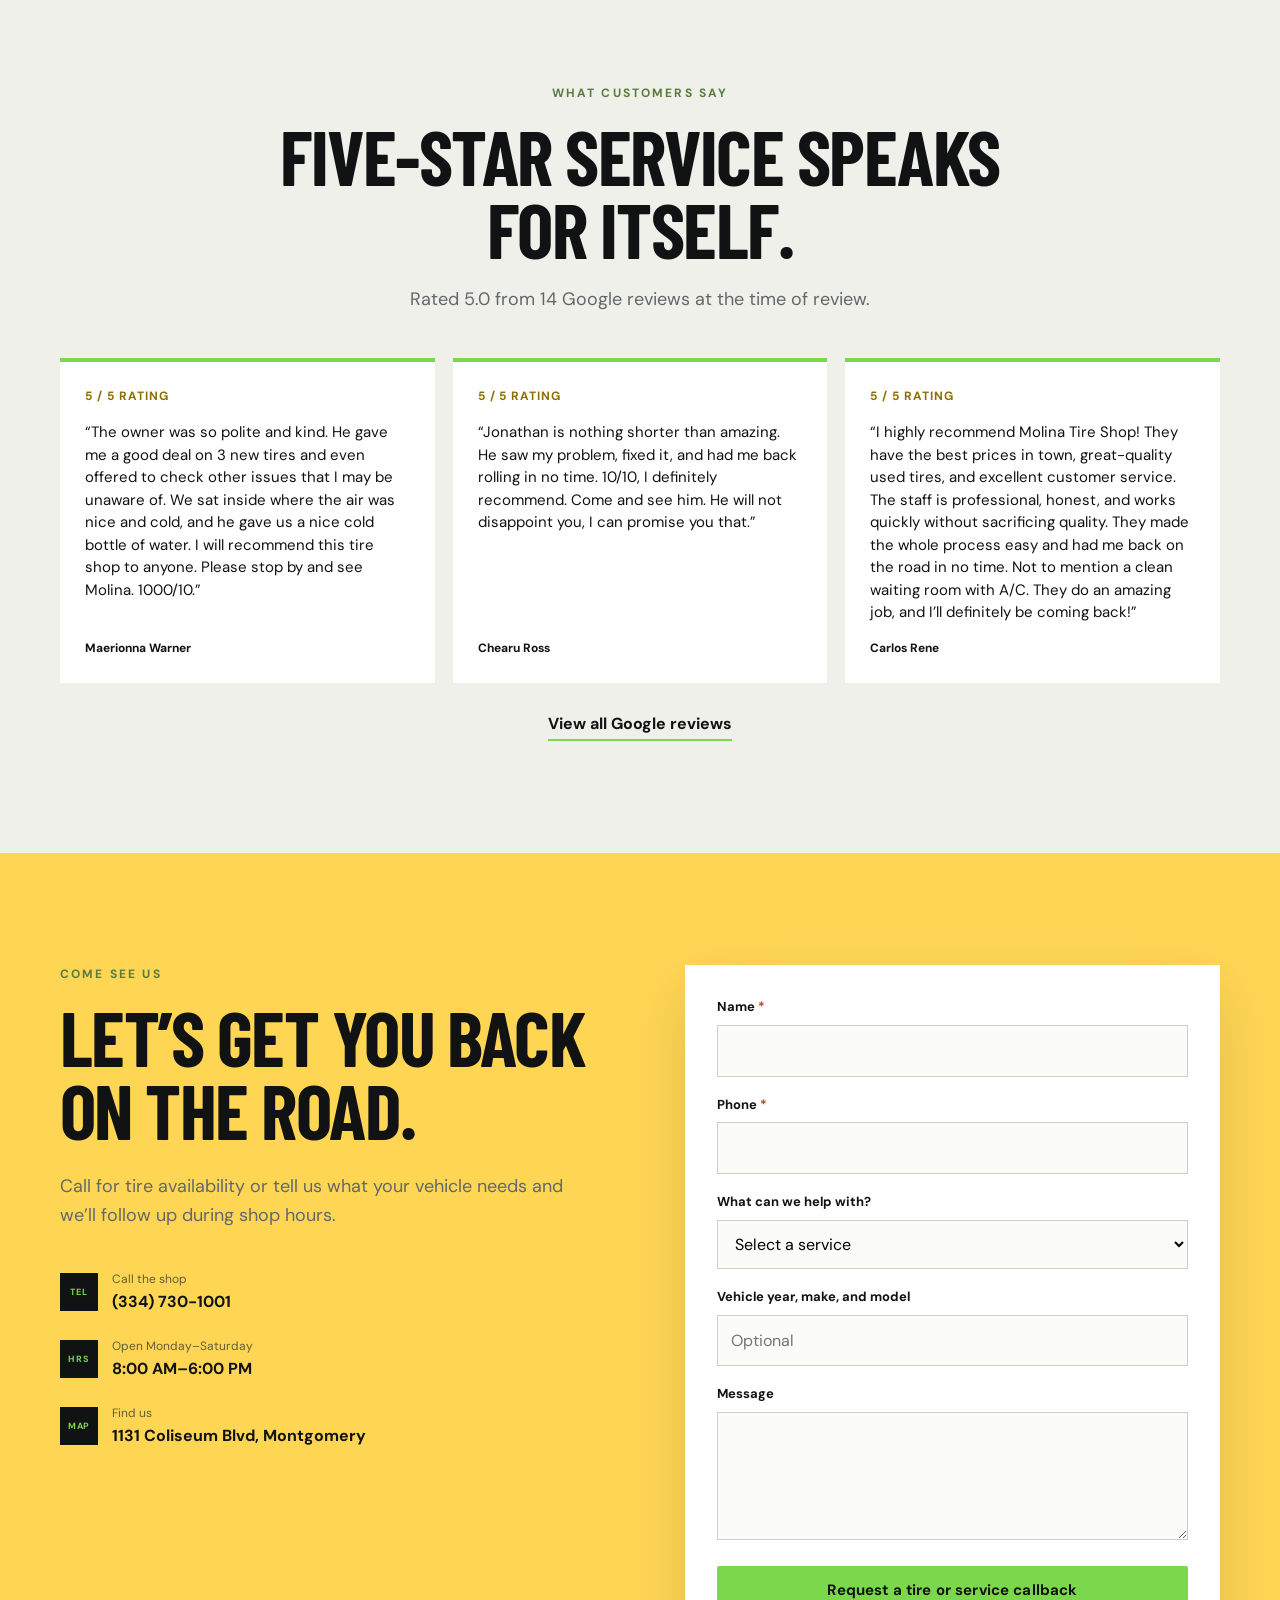
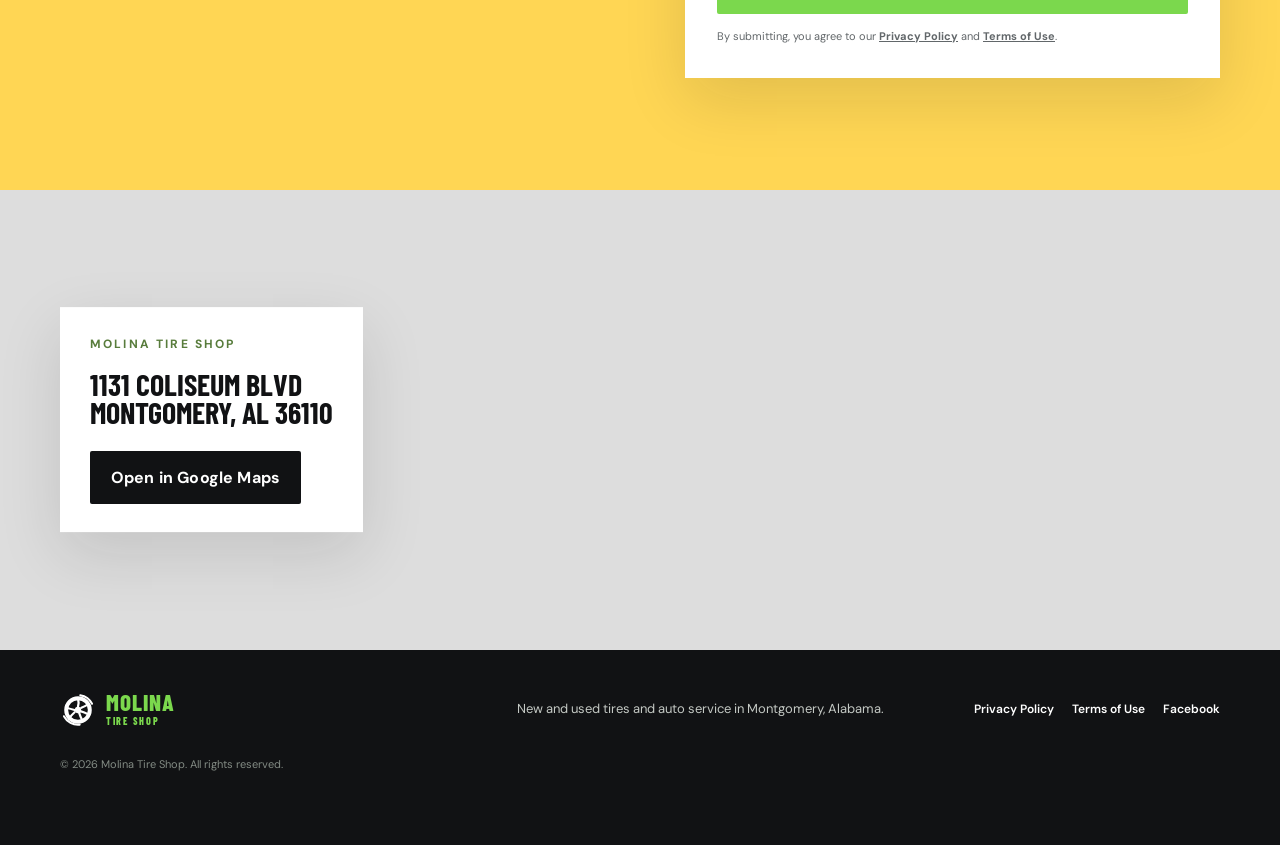
==== commit 446503aa: "Optimize site images and improve local SEO metadata" ====
--- a/index.html
+++ b/index.html
@@ -3,18 +3,22 @@
 <head>
   <meta charset="utf-8">
   <meta name="viewport" content="width=device-width, initial-scale=1">
-  <meta name="description" content="Choose your own new or used tires at Molina Tire Shop in Montgomery, AL. We also provide balancing, oil changes, brakes, A/C service, and more.">
+  <meta name="description" content="Molina Tire Shop provides new and used tires, tire balancing, oil changes, brakes, A/C service, and auto maintenance in Montgomery, AL. Call (334) 730-1001.">
   <meta name="robots" content="index, follow">
   <link rel="canonical" href="https://molinatireshop.com/">
   <meta property="og:type" content="website">
   <meta property="og:site_name" content="Molina Tire Shop">
-  <meta property="og:title" content="Molina Tire Shop | Tires &amp; Auto Service in Montgomery, AL">
-  <meta property="og:description" content="Choose your own new or used tires, then get dependable auto service from Molina Tire Shop in Montgomery, Alabama.">
+  <meta property="og:title" content="Tires &amp; Auto Service in Montgomery, AL | Molina Tire Shop">
+  <meta property="og:description" content="New and used tires, tire balancing, oil changes, brakes, A/C service, and auto maintenance in Montgomery, Alabama.">
   <meta property="og:url" content="https://molinatireshop.com/">
+  <meta property="og:image" content="https://molinatireshop.com/images/molina-tire-shop-building.jpg">
+  <meta property="og:image:alt" content="Molina Tire Shop building in Montgomery, Alabama">
   <meta name="twitter:card" content="summary">
-  <meta name="twitter:title" content="Molina Tire Shop | Montgomery, AL">
-  <meta name="twitter:description" content="New and used tires, balancing, oil changes, brakes, A/C service, and more in Montgomery, Alabama.">
-  <title>Molina Tire Shop | Tires &amp; Auto Service in Montgomery, AL</title>
+  <meta name="twitter:title" content="Tires &amp; Auto Service in Montgomery, AL | Molina Tire Shop">
+  <meta name="twitter:description" content="New and used tires, tire balancing, oil changes, brakes, A/C service, and auto maintenance in Montgomery, Alabama.">
+  <meta name="twitter:image" content="https://molinatireshop.com/images/molina-tire-shop-building.jpg">
+  <meta name="twitter:image:alt" content="Molina Tire Shop building in Montgomery, Alabama">
+  <title>Tires &amp; Auto Service in Montgomery, AL | Molina Tire Shop</title>
   <link rel="preconnect" href="https://fonts.googleapis.com">
   <link rel="preconnect" href="https://fonts.gstatic.com" crossorigin>
   <link href="https://fonts.googleapis.com/css2?family=Barlow+Condensed:wght@500;600;700;800&family=DM+Sans:wght@400;500;600;700&display=swap" rel="stylesheet">
@@ -25,6 +29,9 @@
     "@type": "AutoRepair",
     "name": "Molina Tire Shop",
     "description": "New and used tires and dependable auto service in Montgomery, Alabama.",
+    "url": "https://molinatireshop.com/",
+    "image": "https://molinatireshop.com/images/molina-tire-shop-building.jpg",
+    "logo": "https://molinatireshop.com/images/molina-tire-shop-logo.jpg",
     "telephone": "+1-334-730-1001",
     "address": {
       "@type": "PostalAddress",
@@ -34,6 +41,12 @@
       "postalCode": "36110",
       "addressCountry": "US"
     },
+    "geo": {
+      "@type": "GeoCoordinates",
+      "latitude": 32.4066449,
+      "longitude": -86.2657118
+    },
+    "hasMap": "https://www.google.com/maps/search/?api=1&query=32.4066449,-86.2657118",
     "areaServed": "Montgomery, Alabama",
     "openingHoursSpecification": [{
       "@type": "OpeningHoursSpecification",
@@ -41,7 +54,7 @@
       "opens": "08:00",
       "closes": "18:00"
     }],
-    "sameAs": ["https://www.facebook.com/profile.php?id=61576370069839"]
+    "sameAs": ["https://www.facebook.com/p/Molina-Tire-Shop-61576370069839/"]
   }
   </script>
 </head>
@@ -62,31 +75,31 @@
       <div class="hero-grid container">
         <div class="hero-copy">
           <p class="eyebrow">Family-owned tire shop in Montgomery</p>
-          <h1>Good tires.<br><span>Honest work.</span><br>Fair prices.</h1>
-          <p class="hero-lede">New and used tires, dependable auto service, and friendly people who take care of your vehicle like it matters.</p>
+          <h1>Tires &amp; auto service<br><span>in Montgomery, AL.</span></h1>
+          <p class="hero-lede">Molina Tire Shop provides new and used tires, tire balancing, oil changes, brakes, A/C service, and auto maintenance at 1131 Coliseum Blvd in Montgomery, Alabama.</p>
           <p class="hero-tire-choice"><strong>With us, you can pick your own tire!</strong></p>
-          <div class="hero-actions"><a class="button button-primary" href="#contact">Get a service quote</a><a class="text-link" href="https://www.google.com/maps/place/Molina+Tire+Shop/@32.4066449,-86.2657118,17z" target="_blank" rel="noreferrer">Get directions</a></div>
+          <div class="hero-actions"><a class="button button-primary" href="tel:+13347301001">Call for tire availability</a><a class="text-link" href="https://www.google.com/maps/place/Molina+Tire+Shop/@32.4066449,-86.2657118,818m/data=!3m1!1e3!4m8!3m7!1s0x888e8fbb69a95941:0x6019c514ec66f010!8m2!3d32.4066449!4d-86.2657118!9m1!1b1!16s%2Fg%2F11xfs0sfp1?entry=ttu&amp;g_ep=EgoyMDI2MTAyOC4wIKXMDSoASAFQAw%3D%3D" target="_blank" rel="noopener noreferrer">Get directions</a></div>
           <div class="hero-proof"><div><strong>5.0</strong><span class="rating">out of 5</span><small>Google rating</small></div></div>
         </div>
-        <div class="hero-photo-wrap"><img class="hero-photo" src="images/Physical-shop.png" alt="Molina Tire Shop building in Montgomery, Alabama"><div class="photo-note"><span class="photo-dot"></span><span>Visit us today<br><strong>1131 Coliseum Blvd</strong></span></div></div>
+        <div class="hero-photo-wrap"><img class="hero-photo" src="images/molina-tire-shop-building.jpg" alt="Molina Tire Shop building in Montgomery, Alabama" width="1800" height="839" fetchpriority="high" decoding="async"><div class="photo-note"><span class="photo-dot"></span><span>Visit us today<br><strong>1131 Coliseum Blvd</strong></span></div></div>
       </div>
       <div class="tape tape-yellow">BEST PRICES IN TOWN <span>•</span> GREAT CUSTOMER SERVICE</div>
     </section>
 
     <section class="service-strip" aria-label="Shop highlights"><div class="container strip-grid"><span>NEW &amp; USED TIRES</span><i></i><span>BALANCE &amp; BRAKES</span><i></i><span>OIL CHANGE</span><i></i><span>WE SPEAK ESPAÑOL</span></div></section>
 
-    <section class="section services-section" id="services"><div class="container section-grid"><div><p class="eyebrow">More than tires</p><h2>One stop for the road ahead.</h2><p class="section-lede">From a quick flat-tire fix to routine maintenance, our team keeps your car moving with straightforward advice and quality service.</p><a class="button button-dark" href="#contact">Ask about your vehicle</a></div><div class="service-cards"><article class="service-card"><span class="service-number">01</span><h3>Tires</h3><p>New and used tires for the right fit and budget.</p><p class="card-choice-note"><strong>With us, you can pick your own tire!</strong></p></article><article class="service-card service-card-accent"><span class="service-number">02</span><h3>Maintenance</h3><p>Balance, oil changes, diagnostics, and tune-ups.</p></article><article class="service-card"><span class="service-number">03</span><h3>Brakes &amp; A/C</h3><p>Brake service, A/C service, belts, hoses, and more.</p></article><article class="service-card service-card-dark"><span class="service-number">04</span><h3>Suspension</h3><p>CV axles, suspension systems, and flat-tire fixes.</p></article></div></div></section>
+    <section class="section services-section" id="services"><div class="container section-grid"><div><p class="eyebrow">Montgomery tire and auto service</p><h2>Service for the road ahead.</h2><p class="section-lede">From a flat-tire fix to routine maintenance, Molina Tire Shop offers straightforward service for drivers in Montgomery. Call us to confirm availability for your vehicle.</p><a class="button button-dark" href="tel:+13347301001">Call (334) 730-1001</a></div><div class="service-cards"><article class="service-card"><span class="service-number">01</span><h3>New &amp; used tires</h3><p>Ask about available tire options for your vehicle and budget.</p><p class="card-choice-note"><strong>With us, you can pick your own tire!</strong></p></article><article class="service-card service-card-accent"><span class="service-number">02</span><h3>Balancing &amp; maintenance</h3><p>Tire balancing, oil changes, diagnostics, tune-ups, and flat-tire fixes.</p></article><article class="service-card"><span class="service-number">03</span><h3>Brakes &amp; A/C</h3><p>Brake service, A/C service, belts, hoses, and other auto service.</p></article><article class="service-card service-card-dark"><span class="service-number">04</span><h3>Suspension</h3><p>CV axles, suspension systems, and other vehicle service needs.</p></article></div></div></section>
 
-    <section class="section results-section" id="results"><div class="container"><div class="section-heading-row"><div><p class="eyebrow">See the difference</p><h2>Service that shows up.</h2></div><p class="heading-aside">A clean install, a safer ride, and a team that keeps you in the loop.</p></div><div class="tire-comparison"><article class="tire-card"><img src="assets/before-service.png" alt="Worn tire with shallow tread"><div><span class="compare-label">Worn tire</span><p>Shallow tread and visible wear are signs it is time to take a closer look.</p></div></article><article class="tire-card"><img src="assets/after-service.png" alt="New tire with deep, crisp tread"><div><span class="compare-label">New tire</span><p>Deep, crisp tread helps keep your ride ready for the road ahead.</p></div></article></div></div></section>
+    <section class="section results-section" id="results"><div class="container"><div class="section-heading-row"><div><p class="eyebrow">See the difference</p><h2>Service that shows up.</h2></div><p class="heading-aside">A clean install, a safer ride, and a team that keeps you in the loop.</p></div><div class="tire-comparison"><article class="tire-card"><img src="assets/worn-tire-service.jpg" alt="Worn tire with shallow tread at Molina Tire Shop" width="1200" height="675" loading="lazy" decoding="async"><div><span class="compare-label">Worn tire</span><p>Shallow tread and visible wear are signs it is time to take a closer look.</p></div></article><article class="tire-card"><img src="assets/new-tire-service.jpg" alt="New tire with deep, crisp tread at Molina Tire Shop" width="1200" height="675" loading="lazy" decoding="async"><div><span class="compare-label">New tire</span><p>Deep, crisp tread helps keep your ride ready for the road ahead.</p></div></article></div></div></section>
 
-    <section class="section reviews-section" id="reviews"><div class="container reviews-wrap"><div class="reviews-heading"><p class="eyebrow">What customers say</p><h2>Five-star service speaks for itself.</h2><p class="section-lede">Rated 5.0 on Google.</p></div><div class="review-cards"><blockquote><div class="rating">5 / 5 rating</div><p>“The owner was so polite and kind. He gave me a good deal on 3 new tires and even offered to check other issues that I may be unaware of. We sat inside where the air was nice and cold, and he gave us a nice cold bottle of water. I will recommend this tire shop to anyone. Please stop by and see Molina. 1000/10.”</p><cite>Maerionna Warner</cite></blockquote><blockquote><div class="rating">5 / 5 rating</div><p>“Jonathan is nothing shorter than amazing. He saw my problem, fixed it, and had me back rolling in no time. 10/10, I definitely recommend. Come and see him. He will not disappoint you, I can promise you that.”</p><cite>Chearu Ross</cite></blockquote><blockquote><div class="rating">5 / 5 rating</div><p>“I highly recommend Molina Tire Shop! They have the best prices in town, great-quality used tires, and excellent customer service. The staff is professional, honest, and works quickly without sacrificing quality. They made the whole process easy and had me back on the road in no time. Not to mention a clean waiting room with A/C. They do an amazing job, and I’ll definitely be coming back!”</p><cite>Carlos Rene</cite></blockquote></div><a class="text-link reviews-link" href="https://www.google.com/maps/place/Molina+Tire+Shop/@32.4066449,-86.2657118,17z" target="_blank" rel="noreferrer">Read all Google reviews</a></div></section>
+    <section class="section reviews-section" id="reviews"><div class="container reviews-wrap"><div class="reviews-heading"><p class="eyebrow">What customers say</p><h2>Five-star service speaks for itself.</h2><p class="section-lede">Rated 5.0 from 14 Google reviews at the time of review.</p></div><div class="review-cards"><blockquote><div class="rating">5 / 5 rating</div><p>“The owner was so polite and kind. He gave me a good deal on 3 new tires and even offered to check other issues that I may be unaware of. We sat inside where the air was nice and cold, and he gave us a nice cold bottle of water. I will recommend this tire shop to anyone. Please stop by and see Molina. 1000/10.”</p><cite>Maerionna Warner</cite></blockquote><blockquote><div class="rating">5 / 5 rating</div><p>“Jonathan is nothing shorter than amazing. He saw my problem, fixed it, and had me back rolling in no time. 10/10, I definitely recommend. Come and see him. He will not disappoint you, I can promise you that.”</p><cite>Chearu Ross</cite></blockquote><blockquote><div class="rating">5 / 5 rating</div><p>“I highly recommend Molina Tire Shop! They have the best prices in town, great-quality used tires, and excellent customer service. The staff is professional, honest, and works quickly without sacrificing quality. They made the whole process easy and had me back on the road in no time. Not to mention a clean waiting room with A/C. They do an amazing job, and I’ll definitely be coming back!”</p><cite>Carlos Rene</cite></blockquote></div><a class="text-link reviews-link" href="https://www.google.com/maps/place/Molina+Tire+Shop/@32.4066449,-86.2657118,818m/data=!3m1!1e3!4m8!3m7!1s0x888e8fbb69a95941:0x6019c514ec66f010!8m2!3d32.4066449!4d-86.2657118!9m1!1b1!16s%2Fg%2F11xfs0sfp1?entry=ttu&amp;g_ep=EgoyMDI2MTAyOC4wIKXMDSoASAFQAw%3D%3D" target="_blank" rel="noopener noreferrer">View all Google reviews</a></div></section>
 
-    <section class="section visit-section" id="contact"><div class="container contact-grid"><div class="contact-copy"><p class="eyebrow">Come see us</p><h2>Let’s get you back on the road.</h2><p class="section-lede">Tell us what your vehicle needs and we’ll get back to you with next steps.</p><div class="contact-details"><a href="tel:+13347301001"><span class="detail-icon">TEL</span><span><small>Call the shop</small><strong>(334) 730-1001</strong></span></a><div><span class="detail-icon">HRS</span><span><small>Open Monday–Saturday</small><strong>8:00 AM–6:00 PM</strong></span></div><a href="https://www.google.com/maps/place/Molina+Tire+Shop/@32.4066449,-86.2657118,17z" target="_blank" rel="noreferrer"><span class="detail-icon">MAP</span><span><small>Find us</small><strong>1131 Coliseum Blvd, Montgomery</strong></span></a></div></div><form class="lead-form" name="contact" method="POST" data-netlify="true" netlify-honeypot="bot-field" action="/thank-you.html"><input type="hidden" name="form-name" value="contact"><p class="hidden"><label>Don’t fill this out if you’re human: <input name="bot-field"></label></p><div class="form-row"><label for="name">Name <span>*</span></label><input id="name" name="name" type="text" autocomplete="name" required></div><div class="form-row"><label for="phone">Phone <span>*</span></label><input id="phone" name="phone" type="tel" autocomplete="tel" required></div><div class="form-row"><label for="service">What can we help with?</label><select id="service" name="service"><option value="">Select a service</option><option>New or used tires</option><option>Balance or flat tire</option><option>Oil change or maintenance</option><option>Brakes or A/C service</option><option>Something else</option></select></div><div class="form-row"><label for="message">Message</label><textarea id="message" name="message" rows="4"></textarea></div><button class="button button-primary button-full" type="submit">Request a callback</button><p class="form-fineprint">By submitting, you agree to our <a href="privacy.html">Privacy Policy</a> and <a href="terms.html">Terms of Use</a>.</p></form></div></section>
+    <section class="section visit-section" id="contact"><div class="container contact-grid"><div class="contact-copy"><p class="eyebrow">Come see us</p><h2>Let’s get you back on the road.</h2><p class="section-lede">Call for tire availability or tell us what your vehicle needs and we’ll follow up during shop hours.</p><div class="contact-details"><a href="tel:+13347301001"><span class="detail-icon">TEL</span><span><small>Call the shop</small><strong>(334) 730-1001</strong></span></a><div><span class="detail-icon">HRS</span><span><small>Open Monday–Saturday</small><strong>8:00 AM–6:00 PM</strong></span></div><a href="https://www.google.com/maps/place/Molina+Tire+Shop/@32.4066449,-86.2657118,818m/data=!3m1!1e3!4m8!3m7!1s0x888e8fbb69a95941:0x6019c514ec66f010!8m2!3d32.4066449!4d-86.2657118!9m1!1b1!16s%2Fg%2F11xfs0sfp1?entry=ttu&amp;g_ep=EgoyMDI2MTAyOC4wIKXMDSoASAFQAw%3D%3D" target="_blank" rel="noopener noreferrer"><span class="detail-icon">MAP</span><span><small>Find us</small><strong>1131 Coliseum Blvd, Montgomery</strong></span></a></div></div><form class="lead-form" name="contact" method="POST" data-netlify="true" data-netlify-honeypot="bot-field" netlify-honeypot="bot-field" accept-charset="UTF-8" action="/thank-you.html"><input type="hidden" name="form-name" value="contact"><p class="hidden"><label>Don’t fill this out if you’re human: <input name="bot-field" tabindex="-1" autocomplete="off"></label></p><div class="form-row"><label for="name">Name <span>*</span></label><input id="name" name="name" type="text" autocomplete="name" required></div><div class="form-row"><label for="phone">Phone <span>*</span></label><input id="phone" name="phone" type="tel" autocomplete="tel" required></div><div class="form-row"><label for="service">What can we help with?</label><select id="service" name="service"><option value="">Select a service</option><option value="New or used tires">New or used tires</option><option value="Balance or flat tire">Balance or flat tire</option><option value="Oil change or maintenance">Oil change or maintenance</option><option value="Brakes or A/C service">Brakes or A/C service</option><option value="Something else">Something else</option></select></div><div class="form-row"><label for="vehicle">Vehicle year, make, and model</label><input id="vehicle" name="vehicle" type="text" autocomplete="off" placeholder="Optional"></div><div class="form-row"><label for="message">Message</label><textarea id="message" name="message" rows="4"></textarea></div><button class="button button-primary button-full" type="submit">Request a tire or service callback</button><p class="form-fineprint">By submitting, you agree to our <a href="privacy.html">Privacy Policy</a> and <a href="terms.html">Terms of Use</a>.</p></form></div></section>
 
-    <section class="map-section"><iframe title="Map showing Molina Tire Shop in Montgomery, Alabama" src="https://www.google.com/maps?q=Molina+Tire+Shop,+1131+Coliseum+Blvd,+Montgomery,+AL+36110&output=embed" loading="lazy" referrerpolicy="no-referrer-when-downgrade"></iframe><div class="map-card"><p class="eyebrow">Molina Tire Shop</p><h3>1131 Coliseum Blvd<br>Montgomery, AL 36110</h3><a class="button button-dark" href="https://www.google.com/maps/place/Molina+Tire+Shop/@32.4066449,-86.2657118,17z" target="_blank" rel="noreferrer">Open in Google Maps</a></div></section>
+    <section class="map-section"><iframe title="Map showing Molina Tire Shop in Montgomery, Alabama" src="https://www.google.com/maps?q=Molina+Tire+Shop,+1131+Coliseum+Blvd,+Montgomery,+AL+36110&output=embed" loading="lazy" referrerpolicy="no-referrer-when-downgrade"></iframe><div class="map-card"><p class="eyebrow">Molina Tire Shop</p><h3>1131 Coliseum Blvd<br>Montgomery, AL 36110</h3><a class="button button-dark" href="https://www.google.com/maps/place/Molina+Tire+Shop/@32.4066449,-86.2657118,818m/data=!3m1!1e3!4m8!3m7!1s0x888e8fbb69a95941:0x6019c514ec66f010!8m2!3d32.4066449!4d-86.2657118!9m1!1b1!16s%2Fg%2F11xfs0sfp1?entry=ttu&amp;g_ep=EgoyMDI2MTAyOC4wIKXMDSoASAFQAw%3D%3D" target="_blank" rel="noopener noreferrer">Open in Google Maps</a></div></section>
   </main>
 
-  <footer class="site-footer"><div class="container footer-wrap"><a class="brand brand-footer" href="#top"><span class="brand-mark" aria-hidden="true"><svg viewBox="0 0 32 32" focusable="false"><circle cx="16" cy="16" r="10.5" fill="none" stroke="currentColor" stroke-width="3.5"/><circle cx="16" cy="16" r="2.8" fill="currentColor"/><path d="M16 5.5q1 4 0 7.5M25 11q-3.5 2-6 3M25.5 20q-4-2-7.5-3M20 25.5q-2-3.5-3-7M8 24q2-3.5 5-6M5.5 14q4 1 7.5 2" fill="none" stroke="currentColor" stroke-width="2" stroke-linecap="round"/><path d="M3.5 21.5a14 14 0 0 0 14 7.5M28.5 10.5A14 14 0 0 0 18 2.8" fill="none" stroke="currentColor" stroke-width="1.8" stroke-linecap="round"/></svg></span><span>MOLINA<small>TIRE SHOP</small></span></a><p>Best prices in town with great customer service.</p><div class="footer-links"><a href="privacy.html">Privacy Policy</a><a href="terms.html">Terms of Use</a><a href="https://www.facebook.com/profile.php?id=61576370069839" target="_blank" rel="noreferrer">Facebook</a></div><small class="copyright">© 2026 Molina Tire Shop. All rights reserved.</small></div></footer>
+  <footer class="site-footer"><div class="container footer-wrap"><a class="brand brand-footer" href="#top"><span class="brand-mark" aria-hidden="true"><svg viewBox="0 0 32 32" focusable="false"><circle cx="16" cy="16" r="10.5" fill="none" stroke="currentColor" stroke-width="3.5"/><circle cx="16" cy="16" r="2.8" fill="currentColor"/><path d="M16 5.5q1 4 0 7.5M25 11q-3.5 2-6 3M25.5 20q-4-2-7.5-3M20 25.5q-2-3.5-3-7M8 24q2-3.5 5-6M5.5 14q4 1 7.5 2" fill="none" stroke="currentColor" stroke-width="2" stroke-linecap="round"/><path d="M3.5 21.5a14 14 0 0 0 14 7.5M28.5 10.5A14 14 0 0 0 18 2.8" fill="none" stroke="currentColor" stroke-width="1.8" stroke-linecap="round"/></svg></span><span>MOLINA<small>TIRE SHOP</small></span></a><p>New and used tires and auto service in Montgomery, Alabama.</p><div class="footer-links"><a href="privacy.html">Privacy Policy</a><a href="terms.html">Terms of Use</a><a href="https://www.facebook.com/p/Molina-Tire-Shop-61576370069839/" target="_blank" rel="noopener noreferrer">Facebook</a></div><small class="copyright">© 2026 Molina Tire Shop. All rights reserved.</small></div></footer>
   <a class="mobile-call" href="tel:+13347301001"><span class="phone-icon">TEL</span><span>Call now</span><strong>(334) 730-1001</strong></a>
 </body>
 </html>
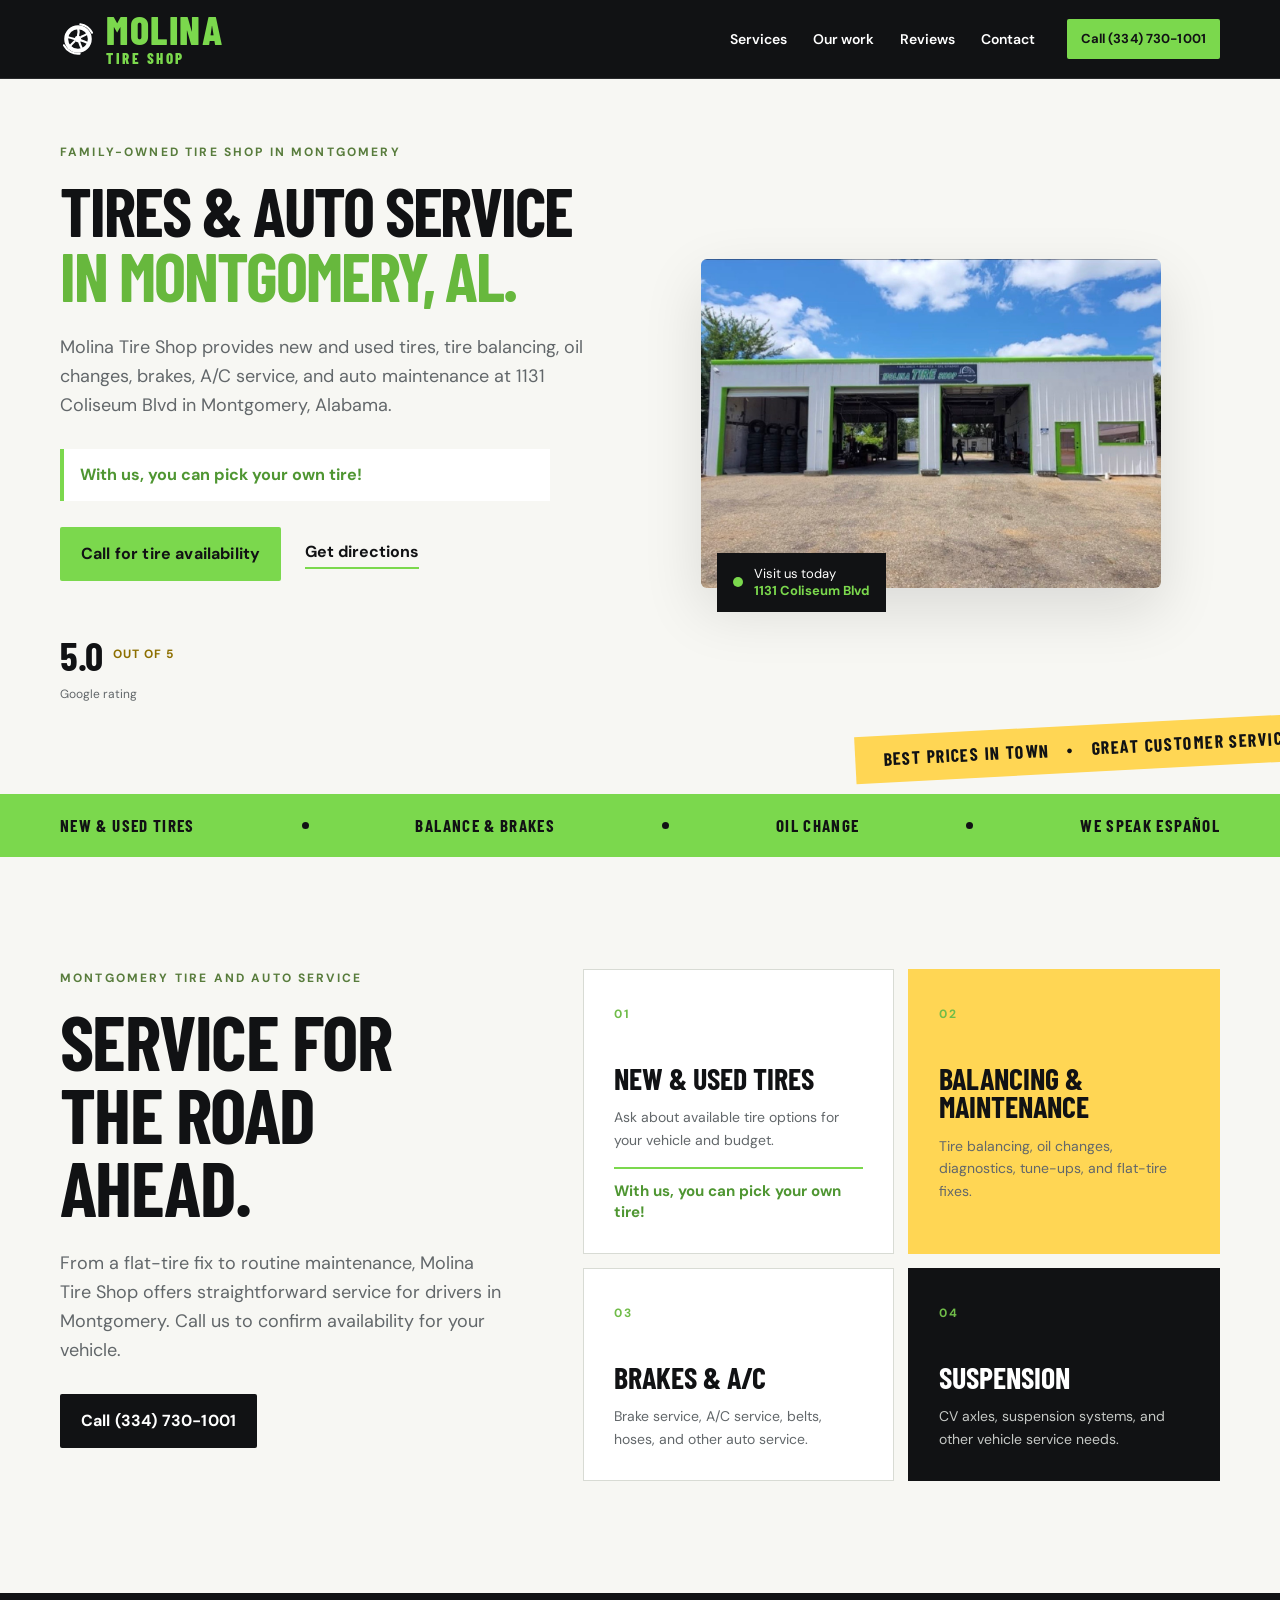
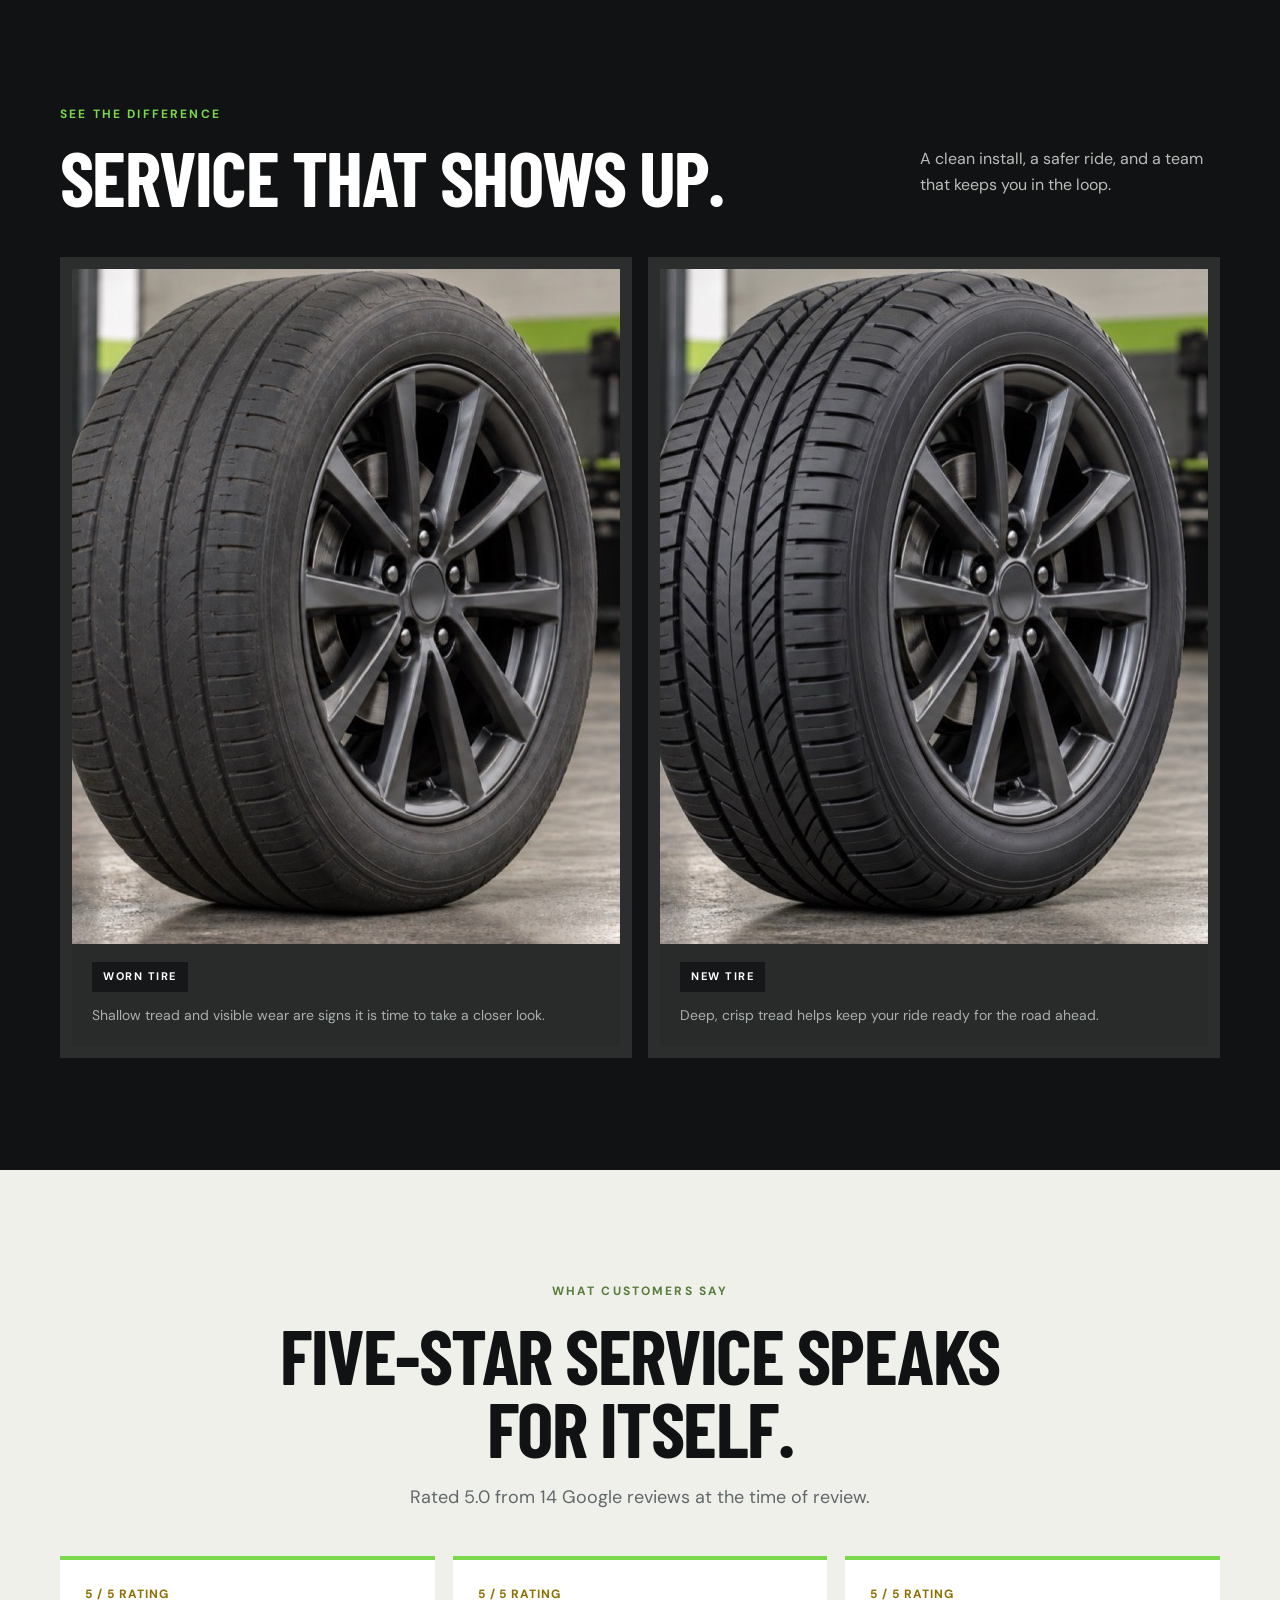
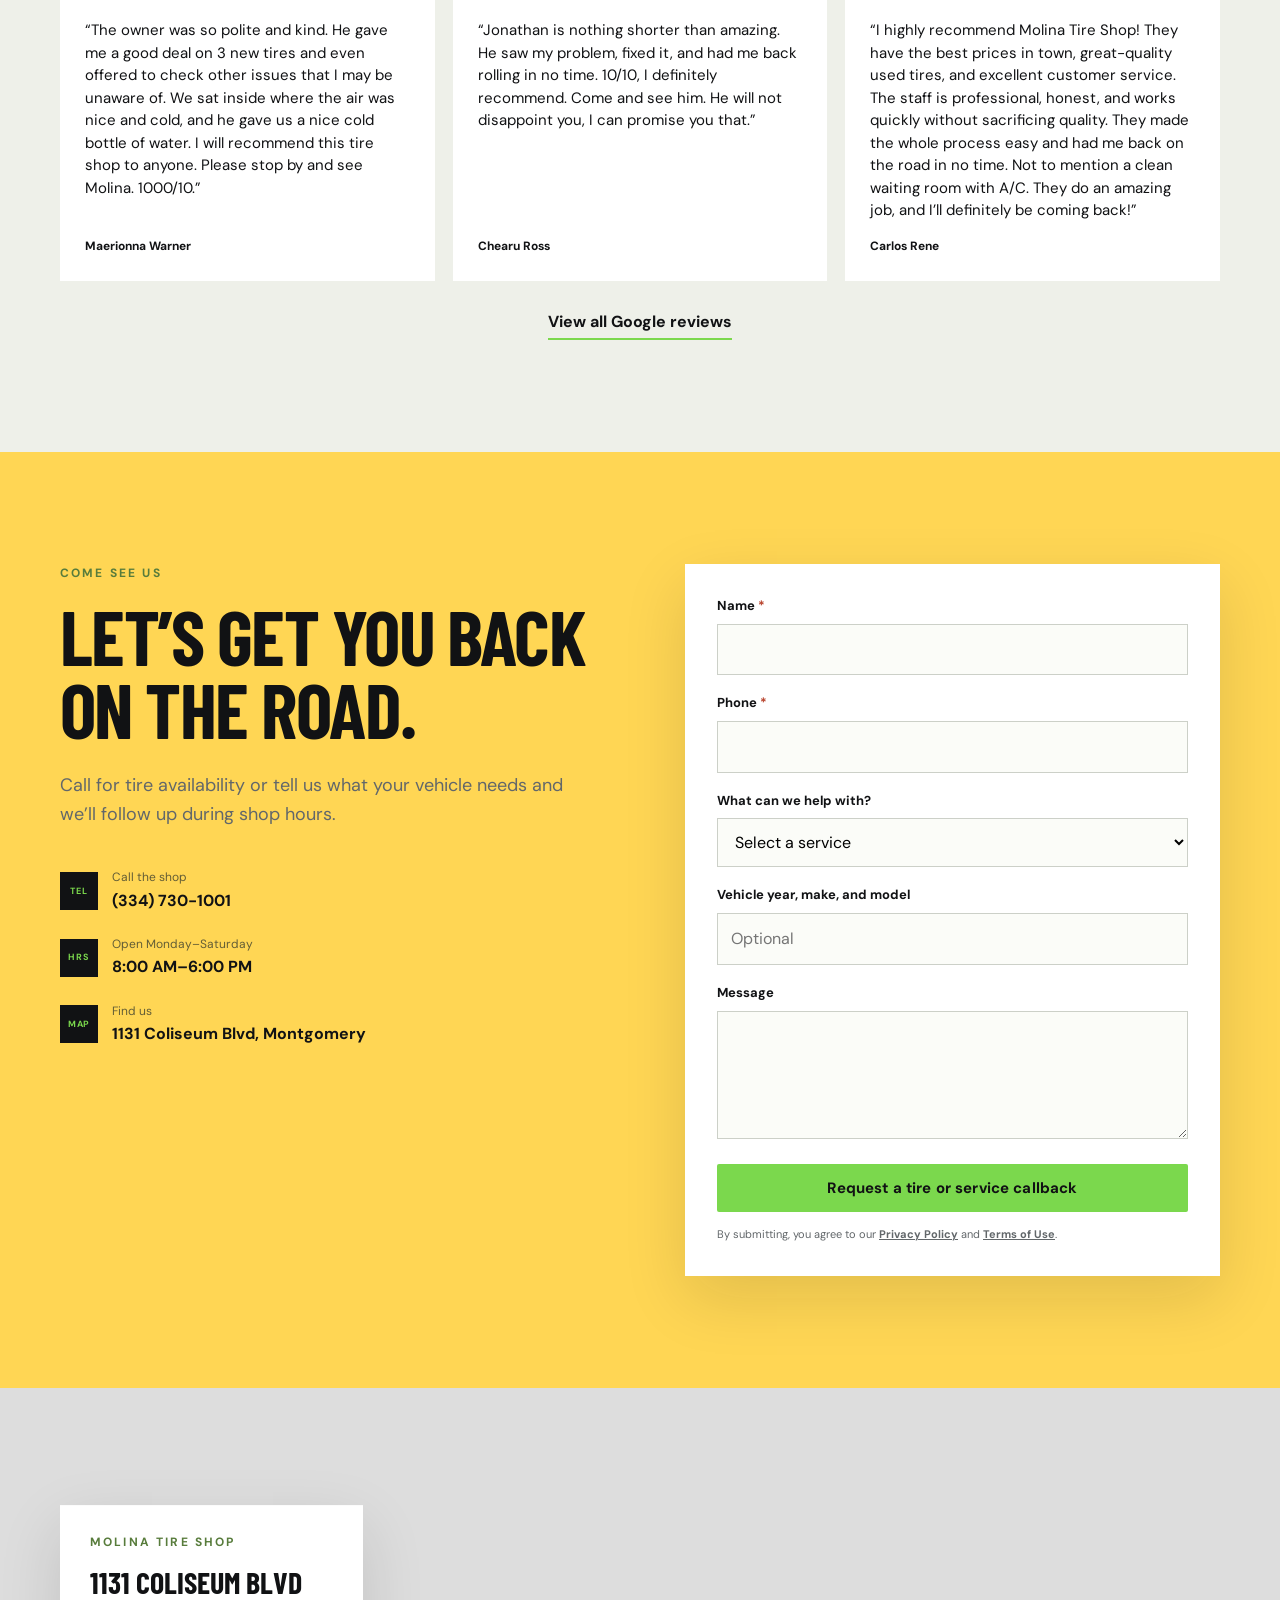
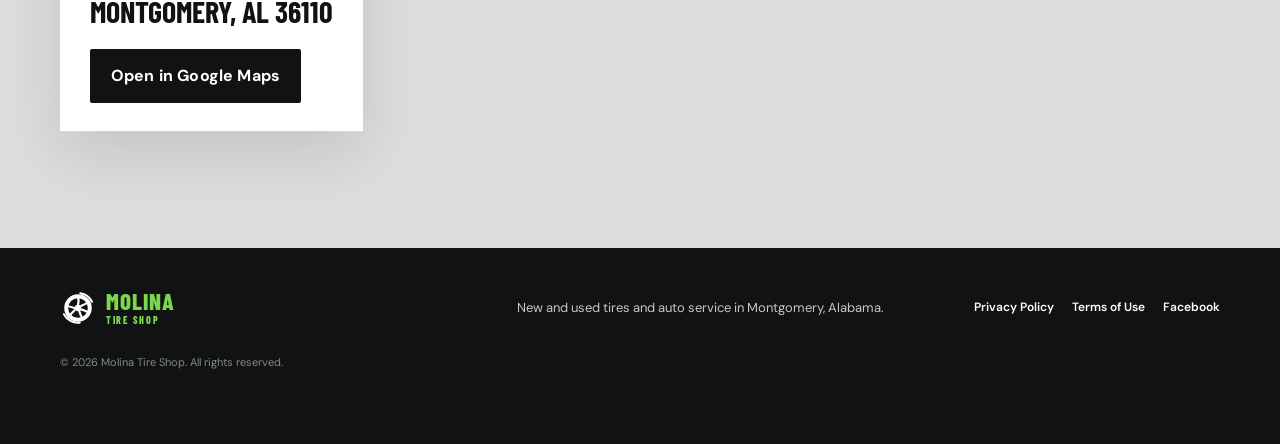
==== commit a0dc1a51: "Refine storefront hero crop and responsive layout" ====
--- a/index.html
+++ b/index.html
@@ -81,7 +81,7 @@
           <div class="hero-actions"><a class="button button-primary" href="tel:+13347301001">Call for tire availability</a><a class="text-link" href="https://www.google.com/maps/place/Molina+Tire+Shop/@32.4066449,-86.2657118,818m/data=!3m1!1e3!4m8!3m7!1s0x888e8fbb69a95941:0x6019c514ec66f010!8m2!3d32.4066449!4d-86.2657118!9m1!1b1!16s%2Fg%2F11xfs0sfp1?entry=ttu&amp;g_ep=EgoyMDI2MTAyOC4wIKXMDSoASAFQAw%3D%3D" target="_blank" rel="noopener noreferrer">Get directions</a></div>
           <div class="hero-proof"><div><strong>5.0</strong><span class="rating">out of 5</span><small>Google rating</small></div></div>
         </div>
-        <div class="hero-photo-wrap"><img class="hero-photo" src="images/molina-tire-shop-building.jpg" alt="Molina Tire Shop building in Montgomery, Alabama" width="1800" height="839" fetchpriority="high" decoding="async"><div class="photo-note"><span class="photo-dot"></span><span>Visit us today<br><strong>1131 Coliseum Blvd</strong></span></div></div>
+        <div class="hero-photo-wrap"><div class="hero-photo-frame"><img class="hero-photo" src="images/molina-tire-shop-building.jpg" alt="Molina Tire Shop building in Montgomery, Alabama" width="1800" height="839" fetchpriority="high" decoding="async"></div><div class="photo-note"><span class="photo-dot"></span><span>Visit us today<br><strong>1131 Coliseum Blvd</strong></span></div></div>
       </div>
       <div class="tape tape-yellow">BEST PRICES IN TOWN <span>•</span> GREAT CUSTOMER SERVICE</div>
     </section>
--- a/styles.css
+++ b/styles.css
@@ -1,4 +1,4 @@
-:root{--ink:#111214;--muted:#62676a;--lime:#7bd84d;--lime-bright:#9af765;--yellow:#ffd654;--paper:#f7f7f3;--line:#d8dbd4;--white:#fff;--shadow:0 22px 60px rgba(17,18,20,.12)}*{box-sizing:border-box}html{scroll-behavior:smooth}body{margin:0;background:var(--paper);color:var(--ink);font-family:'DM Sans',sans-serif;font-size:16px;line-height:1.6}.container{width:min(1160px,calc(100% - 48px));margin:0 auto}.skip-link{position:absolute;left:12px;top:-50px;background:var(--yellow);color:var(--ink);padding:8px 12px;z-index:100}.skip-link:focus{top:12px}a{color:inherit}.site-header{background:var(--ink);color:#fff;position:sticky;top:0;z-index:20;border-bottom:1px solid rgba(255,255,255,.1)}.nav-wrap{min-height:78px;display:flex;align-items:center;gap:32px}.brand{display:flex;align-items:center;gap:10px;text-decoration:none;font-family:'Barlow Condensed',sans-serif;font-size:28px;font-weight:800;letter-spacing:.04em;line-height:.7}.brand small{display:block;font-size:12px;letter-spacing:.17em;margin-top:8px}.brand-mark{font-size:54px;line-height:.5;color:var(--lime);letter-spacing:-.18em}.main-nav{display:flex;gap:26px;margin-left:auto}.main-nav a,.footer-links a{text-decoration:none;font-size:14px;font-weight:600}.main-nav a:hover,.footer-links a:hover{color:var(--lime)}.button{display:inline-flex;align-items:center;justify-content:center;gap:14px;border:0;border-radius:2px;padding:14px 21px;text-decoration:none;font-weight:700;letter-spacing:.01em;transition:transform .2s,background .2s}.button:hover{transform:translateY(-2px)}.button-primary{background:var(--lime);color:var(--ink)}.button-primary:hover{background:var(--lime-bright)}.button-dark{background:var(--ink);color:#fff}.button-lime{background:var(--lime);color:var(--ink)}.button-small{padding:10px 14px;font-size:13px}.button-full{width:100%;cursor:pointer;font-family:inherit;font-size:15px}.hero{position:relative;overflow:hidden;background:var(--paper);padding:88px 0 110px}.hero-grid{display:grid;grid-template-columns:1fr 1.08fr;gap:68px;align-items:center}.eyebrow{margin:0 0 16px;text-transform:uppercase;font-size:12px;font-weight:700;letter-spacing:.18em;color:#587c3c}.hero h1,h2,h3{font-family:'Barlow Condensed',sans-serif;margin:0;line-height:.95;text-transform:uppercase}.hero h1{font-size:clamp(62px,8vw,108px);letter-spacing:-.03em}.hero h1 span{color:#67b83d}.hero-lede,.section-lede{font-size:18px;color:var(--muted);max-width:560px;margin:26px 0 30px}.hero-actions{display:flex;align-items:center;gap:24px;flex-wrap:wrap}.text-link{font-weight:700;text-decoration:none;border-bottom:2px solid var(--lime);padding-bottom:3px}.text-link:hover{border-color:var(--ink)}.hero-proof{display:flex;gap:24px;align-items:center;margin-top:54px}.hero-proof div:not(.proof-rule){display:flex;align-items:center;gap:10px;flex-wrap:wrap;max-width:160px}.hero-proof strong{font-family:'Barlow Condensed',sans-serif;font-size:40px;line-height:1}.hero-proof small{font-size:12px;color:var(--muted);width:100%}.proof-rule{width:1px;height:48px;background:var(--line)}.stars{color:#e2b200;letter-spacing:.12em;font-size:14px}.hero-photo-wrap{position:relative}.hero-photo{display:block;width:100%;aspect-ratio:1.44;object-fit:cover;object-position:center;border-radius:2px;box-shadow:var(--shadow)}.photo-note{position:absolute;bottom:-24px;left:-24px;background:var(--ink);color:#fff;padding:16px 18px;display:flex;align-items:center;gap:11px;font-size:13px;line-height:1.35}.photo-note strong{color:var(--lime)}.photo-dot{width:10px;height:10px;background:var(--lime);border-radius:50%}.tape{position:absolute;bottom:22px;right:-40px;transform:rotate(-3deg);font-family:'Barlow Condensed',sans-serif;font-weight:700;letter-spacing:.08em;padding:9px 28px;font-size:18px}.tape-yellow{background:var(--yellow)}.tape span{margin:0 12px}.service-strip{background:var(--lime);padding:18px 0}.strip-grid{display:flex;justify-content:space-between;align-items:center;gap:14px;font-family:'Barlow Condensed',sans-serif;font-size:17px;font-weight:700;letter-spacing:.08em}.strip-grid i{display:block;width:7px;height:7px;background:var(--ink);border-radius:50%}.section{padding:112px 0}.section-grid{display:grid;grid-template-columns:.82fr 1.18fr;gap:80px;align-items:start}.section h2{font-size:clamp(50px,6vw,78px);letter-spacing:-.02em}.service-cards{display:grid;grid-template-columns:1fr 1fr;gap:14px}.service-card{background:#fff;border:1px solid var(--line);padding:30px;min-height:210px}.service-card-accent{background:var(--yellow);border-color:var(--yellow)}.service-card-dark{background:var(--ink);color:#fff;border-color:var(--ink)}.service-number{color:#70bc49;font-size:12px;font-weight:700;letter-spacing:.16em}.service-card h3{font-size:30px;margin-top:38px}.service-card p{color:var(--muted);font-size:14px;margin-bottom:0}.service-card-dark p{color:#c6c9c6}.results-section{background:var(--ink);color:#fff}.results-section .eyebrow{color:var(--lime)}.section-heading-row{display:flex;justify-content:space-between;align-items:end;gap:30px;margin-bottom:44px}.heading-aside{max-width:300px;color:#b8beb9}.comparison{height:min(52vw,600px);min-height:340px;position:relative;overflow:hidden;background:#292b2b;border:12px solid #2c2e2e}.comparison-layer{position:absolute;inset:0}.comparison-layer img{height:100%;width:100%;object-fit:cover;object-position:center}.comparison-after{z-index:1}.comparison-before{z-index:2;width:50%;overflow:hidden}.comparison-before img{width:100vw;max-width:none}.comparison-line{position:absolute;z-index:3;top:0;bottom:0;left:50%;width:2px;background:#fff;transform:translateX(-1px);pointer-events:none}.comparison-handle{position:absolute;top:50%;left:50%;display:grid;place-items:center;width:48px;height:48px;border-radius:50%;background:var(--lime);color:var(--ink);font-size:22px;font-weight:700;transform:translate(-50%,-50%);box-shadow:0 4px 20px #0006}.comparison-range{position:absolute;inset:0;width:100%;height:100%;opacity:0;z-index:4;cursor:ew-resize}.compare-label{position:absolute;top:20px;background:rgba(17,18,20,.8);color:#fff;padding:6px 11px;font-size:11px;font-weight:700;text-transform:uppercase;letter-spacing:.14em}.before-label{left:20px}.after-label{right:20px}.comparison-caption{font-size:13px;color:#a9b0aa;margin:18px 0 0}.reviews-section{background:#eef0e9}.reviews-wrap{display:grid;grid-template-columns:.72fr 1.28fr;gap:70px}.review-cards{display:grid;grid-template-columns:repeat(3,1fr);gap:14px}.review-cards blockquote{background:#fff;margin:0;padding:25px;border-top:4px solid var(--lime);display:flex;flex-direction:column}.review-cards p{font-size:15px;line-height:1.5;min-height:120px}.review-cards cite{font-size:12px;font-style:normal;font-weight:700;margin-top:auto}.visit-section{background:var(--yellow)}.contact-grid{display:grid;grid-template-columns:1fr 1fr;gap:90px;align-items:start}.contact-details{display:grid;gap:22px;margin-top:40px}.contact-details>a,.contact-details>div{display:flex;gap:14px;align-items:center;text-decoration:none}.detail-icon{width:38px;height:38px;background:var(--ink);color:var(--lime);display:grid;place-items:center;font-size:9px;font-weight:700;letter-spacing:.08em}.contact-details small,.contact-details strong{display:block}.contact-details small{font-size:12px;color:#635d36}.contact-details strong{font-size:16px}.lead-form{background:#fff;padding:32px;box-shadow:var(--shadow)}.form-row{margin-bottom:18px}.form-row label{display:block;font-size:13px;font-weight:700;margin-bottom:7px}.form-row label span{color:#b63e27}.form-row input,.form-row select,.form-row textarea{width:100%;border:1px solid #ccd0c8;background:#fbfcf8;padding:12px 13px;font:inherit;border-radius:0}.form-row textarea{resize:vertical;min-height:100px}.form-row input:focus,.form-row select:focus,.form-row textarea:focus{outline:3px solid rgba(123,216,77,.35);border-color:#62b43d}.form-fineprint{font-size:11px;color:var(--muted);margin:14px 0 0}.form-fineprint a{font-weight:700}.hidden{position:absolute;left:-9999px}.map-section{height:460px;position:relative;background:#ddd}.map-section iframe{width:100%;height:100%;border:0;filter:grayscale(1) contrast(1.08)}.map-card{position:absolute;top:50%;left:max(24px,calc((100% - 1160px)/2));transform:translateY(-50%);background:#fff;padding:28px 30px;box-shadow:var(--shadow);max-width:340px}.map-card h3{font-size:30px;margin-bottom:24px}.site-footer{background:var(--ink);color:#fff;padding:42px 0 72px}.footer-wrap{display:grid;grid-template-columns:1fr 1fr auto;gap:28px;align-items:center}.brand-footer{font-size:23px}.brand-footer .brand-mark{font-size:44px}.brand-footer small{font-size:10px}.site-footer p{color:#c4c9c4;font-size:13px;margin:0}.footer-links{display:flex;gap:18px;justify-content:flex-end}.footer-links a{color:#fff;font-size:12px}.copyright{grid-column:1/-1;color:#838b84;font-size:11px}.mobile-call{display:none}@media(max-width:900px){.main-nav{display:none}.nav-wrap{justify-content:space-between}.hero{padding-top:58px}.hero-grid,.section-grid,.reviews-wrap,.contact-grid{grid-template-columns:1fr;gap:50px}.hero-copy{max-width:680px}.hero-photo{aspect-ratio:1.6}.section{padding:78px 0}.section-heading-row{display:block}.heading-aside{margin-top:20px}.review-cards{grid-template-columns:1fr}.review-cards blockquote{display:none}.review-cards blockquote:first-child{display:flex}.footer-wrap{grid-template-columns:1fr 1fr}.footer-links{justify-content:flex-start;flex-wrap:wrap}.mobile-call{position:fixed;display:flex;align-items:center;justify-content:center;gap:10px;bottom:0;left:0;right:0;padding:12px 18px calc(12px + env(safe-area-inset-bottom));background:var(--ink);color:#fff;z-index:50;text-decoration:none;font-weight:700}.mobile-call strong{color:var(--lime);font-size:13px}.phone-icon{font-size:9px;letter-spacing:.08em;color:var(--lime);border:1px solid var(--lime);padding:4px 5px}}@media(max-width:600px){.container{width:min(100% - 32px,1160px)}.button{width:100%}.hero h1{font-size:66px}.hero-actions{display:grid;gap:16px}.text-link{justify-self:start}.hero-proof{margin-top:38px}.photo-note{left:12px;bottom:-20px}.tape{right:-130px;bottom:22px;white-space:nowrap}.strip-grid{justify-content:flex-start;overflow:hidden;white-space:nowrap;font-size:14px}.strip-grid i{flex:0 0 5px}.service-cards{grid-template-columns:1fr}.service-card{min-height:180px}.service-card h3{margin-top:26px}.comparison{height:72vw;min-height:260px;border-width:6px}.compare-label{top:10px;font-size:9px}.before-label{left:10px}.after-label{right:10px}.comparison-handle{width:40px;height:40px;font-size:18px}.review-cards blockquote{padding:22px}.contact-grid{gap:36px}.lead-form{padding:22px}.map-section{height:520px}.map-card{top:auto;bottom:20px;left:16px;right:16px;transform:none;max-width:none}.footer-wrap{grid-template-columns:1fr}.footer-links{gap:14px}.site-footer{padding-bottom:92px}}
+:root{--ink:#111214;--muted:#62676a;--lime:#7bd84d;--lime-bright:#9af765;--yellow:#ffd654;--paper:#f7f7f3;--line:#d8dbd4;--white:#fff;--shadow:0 22px 60px rgba(17,18,20,.12)}*{box-sizing:border-box}html{scroll-behavior:smooth}body{margin:0;background:var(--paper);color:var(--ink);font-family:'DM Sans',sans-serif;font-size:16px;line-height:1.6}.container{width:min(1160px,calc(100% - 48px));margin:0 auto}.skip-link{position:absolute;left:12px;top:-50px;background:var(--yellow);color:var(--ink);padding:8px 12px;z-index:100}.skip-link:focus{top:12px}a{color:inherit}.site-header{background:var(--ink);color:#fff;position:sticky;top:0;z-index:20;border-bottom:1px solid rgba(255,255,255,.1)}.nav-wrap{min-height:78px;display:flex;align-items:center;gap:32px}.brand{display:flex;align-items:center;gap:10px;text-decoration:none;font-family:'Barlow Condensed',sans-serif;font-size:28px;font-weight:800;letter-spacing:.04em;line-height:.7}.brand small{display:block;font-size:12px;letter-spacing:.17em;margin-top:8px}.brand-mark{font-size:54px;line-height:.5;color:var(--lime);letter-spacing:-.18em}.main-nav{display:flex;gap:26px;margin-left:auto}.main-nav a,.footer-links a{text-decoration:none;font-size:14px;font-weight:600}.main-nav a:hover,.footer-links a:hover{color:var(--lime)}.button{display:inline-flex;align-items:center;justify-content:center;gap:14px;border:0;border-radius:2px;padding:14px 21px;text-decoration:none;font-weight:700;letter-spacing:.01em;transition:transform .2s,background .2s}.button:hover{transform:translateY(-2px)}.button-primary{background:var(--lime);color:var(--ink)}.button-primary:hover{background:var(--lime-bright)}.button-dark{background:var(--ink);color:#fff}.button-lime{background:var(--lime);color:var(--ink)}.button-small{padding:10px 14px;font-size:13px}.button-full{width:100%;cursor:pointer;font-family:inherit;font-size:15px}.hero{position:relative;overflow:hidden;background:var(--paper);padding:88px 0 110px}.hero-grid{display:grid;grid-template-columns:1fr 1.08fr;gap:68px;align-items:center}.eyebrow{margin:0 0 16px;text-transform:uppercase;font-size:12px;font-weight:700;letter-spacing:.18em;color:#587c3c}.hero h1,h2,h3{font-family:'Barlow Condensed',sans-serif;margin:0;line-height:.95;text-transform:uppercase}.hero h1{font-size:clamp(62px,8vw,108px);letter-spacing:-.03em}.hero h1 span{color:#67b83d}.hero-lede,.section-lede{font-size:18px;color:var(--muted);max-width:560px;margin:26px 0 30px}.hero-actions{display:flex;align-items:center;gap:24px;flex-wrap:wrap}.text-link{font-weight:700;text-decoration:none;border-bottom:2px solid var(--lime);padding-bottom:3px}.text-link:hover{border-color:var(--ink)}.hero-proof{display:flex;gap:24px;align-items:center;margin-top:54px}.hero-proof div:not(.proof-rule){display:flex;align-items:center;gap:10px;flex-wrap:wrap;max-width:160px}.hero-proof strong{font-family:'Barlow Condensed',sans-serif;font-size:40px;line-height:1}.hero-proof small{font-size:12px;color:var(--muted);width:100%}.proof-rule{width:1px;height:48px;background:var(--line)}.stars{color:#e2b200;letter-spacing:.12em;font-size:14px}.hero-photo-wrap{position:relative}.hero-photo{display:block;width:100%;aspect-ratio:1.85;object-fit:cover;object-position:center;border-radius:2px;box-shadow:var(--shadow)}.photo-note{position:absolute;bottom:-24px;left:-24px;background:var(--ink);color:#fff;padding:16px 18px;display:flex;align-items:center;gap:11px;font-size:13px;line-height:1.35}.photo-note strong{color:var(--lime)}.photo-dot{width:10px;height:10px;background:var(--lime);border-radius:50%}.tape{position:absolute;bottom:22px;right:-40px;transform:rotate(-3deg);font-family:'Barlow Condensed',sans-serif;font-weight:700;letter-spacing:.08em;padding:9px 28px;font-size:18px}.tape-yellow{background:var(--yellow)}.tape span{margin:0 12px}.service-strip{background:var(--lime);padding:18px 0}.strip-grid{display:flex;justify-content:space-between;align-items:center;gap:14px;font-family:'Barlow Condensed',sans-serif;font-size:17px;font-weight:700;letter-spacing:.08em}.strip-grid i{display:block;width:7px;height:7px;background:var(--ink);border-radius:50%}.section{padding:112px 0}.section-grid{display:grid;grid-template-columns:.82fr 1.18fr;gap:80px;align-items:start}.section h2{font-size:clamp(50px,6vw,78px);letter-spacing:-.02em}.service-cards{display:grid;grid-template-columns:1fr 1fr;gap:14px}.service-card{background:#fff;border:1px solid var(--line);padding:30px;min-height:210px}.service-card-accent{background:var(--yellow);border-color:var(--yellow)}.service-card-dark{background:var(--ink);color:#fff;border-color:var(--ink)}.service-number{color:#70bc49;font-size:12px;font-weight:700;letter-spacing:.16em}.service-card h3{font-size:30px;margin-top:38px}.service-card p{color:var(--muted);font-size:14px;margin-bottom:0}.service-card-dark p{color:#c6c9c6}.results-section{background:var(--ink);color:#fff}.results-section .eyebrow{color:var(--lime)}.section-heading-row{display:flex;justify-content:space-between;align-items:end;gap:30px;margin-bottom:44px}.heading-aside{max-width:300px;color:#b8beb9}.comparison{height:min(52vw,600px);min-height:340px;position:relative;overflow:hidden;background:#292b2b;border:12px solid #2c2e2e}.comparison-layer{position:absolute;inset:0}.comparison-layer img{height:100%;width:100%;object-fit:cover;object-position:center}.comparison-after{z-index:1}.comparison-before{z-index:2;width:50%;overflow:hidden}.comparison-before img{width:100vw;max-width:none}.comparison-line{position:absolute;z-index:3;top:0;bottom:0;left:50%;width:2px;background:#fff;transform:translateX(-1px);pointer-events:none}.comparison-handle{position:absolute;top:50%;left:50%;display:grid;place-items:center;width:48px;height:48px;border-radius:50%;background:var(--lime);color:var(--ink);font-size:22px;font-weight:700;transform:translate(-50%,-50%);box-shadow:0 4px 20px #0006}.comparison-range{position:absolute;inset:0;width:100%;height:100%;opacity:0;z-index:4;cursor:ew-resize}.compare-label{position:absolute;top:20px;background:rgba(17,18,20,.8);color:#fff;padding:6px 11px;font-size:11px;font-weight:700;text-transform:uppercase;letter-spacing:.14em}.before-label{left:20px}.after-label{right:20px}.comparison-caption{font-size:13px;color:#a9b0aa;margin:18px 0 0}.reviews-section{background:#eef0e9}.reviews-wrap{display:grid;grid-template-columns:.72fr 1.28fr;gap:70px}.review-cards{display:grid;grid-template-columns:repeat(3,1fr);gap:14px}.review-cards blockquote{background:#fff;margin:0;padding:25px;border-top:4px solid var(--lime);display:flex;flex-direction:column}.review-cards p{font-size:15px;line-height:1.5;min-height:120px}.review-cards cite{font-size:12px;font-style:normal;font-weight:700;margin-top:auto}.visit-section{background:var(--yellow)}.contact-grid{display:grid;grid-template-columns:1fr 1fr;gap:90px;align-items:start}.contact-details{display:grid;gap:22px;margin-top:40px}.contact-details>a,.contact-details>div{display:flex;gap:14px;align-items:center;text-decoration:none}.detail-icon{width:38px;height:38px;background:var(--ink);color:var(--lime);display:grid;place-items:center;font-size:9px;font-weight:700;letter-spacing:.08em}.contact-details small,.contact-details strong{display:block}.contact-details small{font-size:12px;color:#635d36}.contact-details strong{font-size:16px}.lead-form{background:#fff;padding:32px;box-shadow:var(--shadow)}.form-row{margin-bottom:18px}.form-row label{display:block;font-size:13px;font-weight:700;margin-bottom:7px}.form-row label span{color:#b63e27}.form-row input,.form-row select,.form-row textarea{width:100%;border:1px solid #ccd0c8;background:#fbfcf8;padding:12px 13px;font:inherit;border-radius:0}.form-row textarea{resize:vertical;min-height:100px}.form-row input:focus,.form-row select:focus,.form-row textarea:focus{outline:3px solid rgba(123,216,77,.35);border-color:#62b43d}.form-fineprint{font-size:11px;color:var(--muted);margin:14px 0 0}.form-fineprint a{font-weight:700}.hidden{position:absolute;left:-9999px}.map-section{height:460px;position:relative;background:#ddd}.map-section iframe{width:100%;height:100%;border:0;filter:grayscale(1) contrast(1.08)}.map-card{position:absolute;top:50%;left:max(24px,calc((100% - 1160px)/2));transform:translateY(-50%);background:#fff;padding:28px 30px;box-shadow:var(--shadow);max-width:340px}.map-card h3{font-size:30px;margin-bottom:24px}.site-footer{background:var(--ink);color:#fff;padding:42px 0 72px}.footer-wrap{display:grid;grid-template-columns:1fr 1fr auto;gap:28px;align-items:center}.brand-footer{font-size:23px}.brand-footer .brand-mark{font-size:44px}.brand-footer small{font-size:10px}.site-footer p{color:#c4c9c4;font-size:13px;margin:0}.footer-links{display:flex;gap:18px;justify-content:flex-end}.footer-links a{color:#fff;font-size:12px}.copyright{grid-column:1/-1;color:#838b84;font-size:11px}.mobile-call{display:none}@media(max-width:900px){.main-nav{display:none}.nav-wrap{justify-content:space-between}.hero{padding-top:58px}.hero-grid,.section-grid,.reviews-wrap,.contact-grid{grid-template-columns:1fr;gap:50px}.hero-copy{max-width:680px}.hero-photo{aspect-ratio:1.85}.section{padding:78px 0}.section-heading-row{display:block}.heading-aside{margin-top:20px}.review-cards{grid-template-columns:1fr}.review-cards blockquote{display:none}.review-cards blockquote:first-child{display:flex}.footer-wrap{grid-template-columns:1fr 1fr}.footer-links{justify-content:flex-start;flex-wrap:wrap}.mobile-call{position:fixed;display:flex;align-items:center;justify-content:center;gap:10px;bottom:0;left:0;right:0;padding:12px 18px calc(12px + env(safe-area-inset-bottom));background:var(--ink);color:#fff;z-index:50;text-decoration:none;font-weight:700}.mobile-call strong{color:var(--lime);font-size:13px}.phone-icon{font-size:9px;letter-spacing:.08em;color:var(--lime);border:1px solid var(--lime);padding:4px 5px}}@media(max-width:600px){.container{width:min(100% - 32px,1160px)}.button{width:100%}.hero h1{font-size:66px}.hero-actions{display:grid;gap:16px}.text-link{justify-self:start}.hero-proof{margin-top:38px}.photo-note{left:12px;bottom:-20px}.tape{right:-130px;bottom:22px;white-space:nowrap}.strip-grid{justify-content:flex-start;overflow:hidden;white-space:nowrap;font-size:14px}.strip-grid i{flex:0 0 5px}.service-cards{grid-template-columns:1fr}.service-card{min-height:180px}.service-card h3{margin-top:26px}.comparison{height:72vw;min-height:260px;border-width:6px}.compare-label{top:10px;font-size:9px}.before-label{left:10px}.after-label{right:10px}.comparison-handle{width:40px;height:40px;font-size:18px}.review-cards blockquote{padding:22px}.contact-grid{gap:36px}.lead-form{padding:22px}.map-section{height:520px}.map-card{top:auto;bottom:20px;left:16px;right:16px;transform:none;max-width:none}.footer-wrap{grid-template-columns:1fr}.footer-links{gap:14px}.site-footer{padding-bottom:92px}}
 /* Legal pages and mobile-only review treatment */
 .reviews-section{display:none}.legal-page{padding:92px 0 120px}.legal-copy{max-width:780px}.legal-copy h1{font-family:'Barlow Condensed',sans-serif;font-size:clamp(54px,8vw,92px);line-height:.95;text-transform:uppercase;margin:0 0 12px}.legal-copy h2{font-size:28px;margin:46px 0 12px}.legal-copy p{color:var(--muted);max-width:70ch}.legal-date{font-size:13px}.legal-copy a:not(.button){font-weight:700}.legal-copy .button{margin-top:28px}@media(max-width:900px){.reviews-section{display:block}}
 .rating{font-size:12px;font-weight:700;color:#8d6f00;text-transform:uppercase;letter-spacing:.08em}
@@ -19,4 +19,10 @@
 
 @media(max-width:900px){.hero-photo-wrap{order:-1}}
 
-.hero-photo{object-position:42% center}
+/* Keep the storefront centered in a compact, nearly square frame. */
+.hero-photo-wrap{width:100%;max-width:460px;justify-self:center}
+.hero-photo-frame{position:relative;aspect-ratio:7 / 5;overflow:hidden;border-radius:6px;box-shadow:var(--shadow)}
+.hero-photo-frame .hero-photo{position:absolute;inset:0;width:100%;max-width:none;height:100%;aspect-ratio:auto;object-fit:cover;object-position:38% center;border-radius:0;box-shadow:none}
+.hero-photo-wrap .photo-note{left:16px;bottom:-24px;padding:12px 16px}
+@media(min-width:901px){.hero{padding:64px 0 90px}.hero-grid{gap:48px}.hero h1{font-size:clamp(56px,5.3vw,76px)}}
+@media(max-width:600px){.hero{padding-top:32px;padding-bottom:80px}.hero h1{font-size:clamp(44px,11.5vw,66px)}.hero-photo-wrap{max-width:380px}.hero-photo-wrap .photo-note{left:12px;bottom:-20px;padding:10px 14px}}
